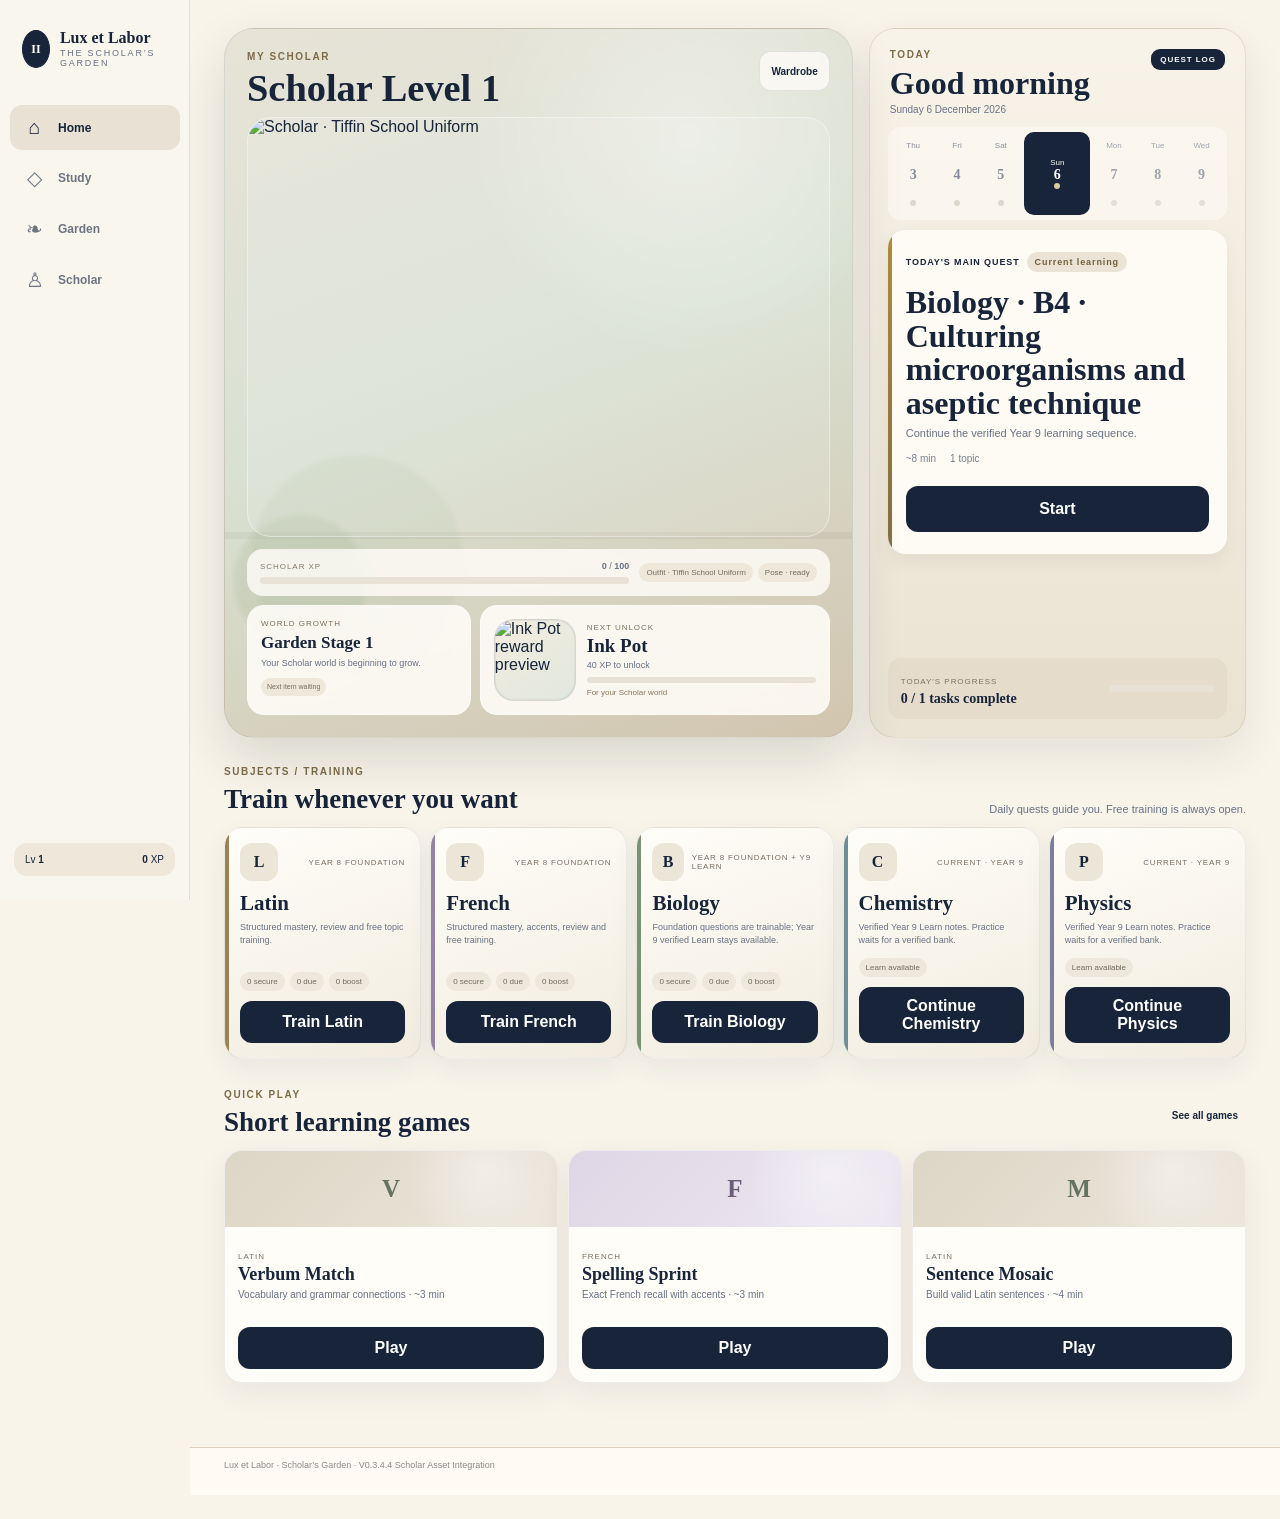
==== index.html @ 00ee2f9e "Add files via upload" ====
<!doctype html>
<html lang="en">
<head>
<meta charset="utf-8">
<meta name="viewport" content="width=device-width,initial-scale=1,viewport-fit=cover">
<meta name="theme-color" content="#f8f4ea">
<meta name="description" content="Lux et Labor — The Scholar's Garden">
<title>Lux et Labor — The Scholar’s Garden</title>
<link rel="manifest" href="./manifest.webmanifest">
<link rel="stylesheet" href="./styles.css?v=0.3.4.4">
<link rel="stylesheet" href="./scholar-assets.css?v=0.3.4.4">
<link rel="stylesheet" href="./latin-games.css?v=0.3.4.4">
<link rel="preload" as="image" href="./assets/scholar/home/scholar_idle.png">
</head>
<body>
<div class="app-shell">
<header class="brandbar">
 <button class="brand" type="button" data-brand-home aria-label="Home">
   <span class="brand-mark">II</span>
   <span><strong>Lux et Labor</strong><small>The Scholar’s Garden</small></span>
 </button>
 <div class="scholar-chip"><span>Lv <b data-growth="level">1</b></span><span><b data-growth="xp">0</b> XP</span></div>
</header>

<nav class="global-nav" aria-label="Primary">
 <button data-global-route="home"><span aria-hidden="true">⌂</span><b>Home</b></button>
 <button data-global-route="study"><span aria-hidden="true">◇</span><b>Study</b></button>
 <button data-global-route="garden"><span aria-hidden="true">❧</span><b>Garden</b></button>
 <button data-global-route="scholar"><span aria-hidden="true">♙</span><b>Scholar</b></button>
</nav>

<main class="main-stage">
<section class="route-screen" data-route-screen="home" id="homeScreen">
 <section class="raising-hero">
   <aside class="scholar-base-scene" id="scholarScene" aria-label="Current Scholar">
     <div class="base-scene-backdrop" aria-hidden="true"></div>
     <div class="base-scene-head">
       <div><p class="eyebrow">MY SCHOLAR</p><h1>Scholar Level <span data-growth="level">1</span></h1></div>
       <button class="scene-link" data-global-route="scholar">Wardrobe</button>
     </div>

     <div class="base-character-stage" id="scholarArtSlot" data-art-slot="master-scholar">
       <img id="homeScholarImage" class="scholar-character-art home-scholar-art" src="./assets/scholar/home/scholar_idle.png" alt="Scholar" fetchpriority="high" decoding="async">
       <div class="home-avatar-layer" data-home-avatar-layer="back-hair"></div>
       <div class="home-avatar-layer home-avatar-body" data-home-avatar-layer="base-character"><span class="scene-sigil">S</span></div>
       <div class="home-avatar-layer" data-home-avatar-layer="outfit"></div>
       <div class="home-avatar-layer" data-home-avatar-layer="front-hair"></div>
       <div class="home-avatar-layer" data-home-avatar-layer="accessory"></div>
       <div class="home-avatar-layer" data-home-avatar-layer="hand-item"></div>
       <div class="character-art-label">Stable layered character slot</div>
     </div>

     <div class="base-scene-hud">
       <div class="scene-xp">
         <div><small>SCHOLAR XP</small><span><b data-growth="xp">0</b> / <b data-growth="next">100</b></span></div>
         <div class="progress-track"><i data-growth-bar></i></div>
       </div>
       <div class="scene-loadout" id="sceneLoadout">
         <span>Hair · Starter</span><span>Outfit · Starter</span><span>Accessory · None</span>
       </div>
     </div>

     <div class="scene-world-row">
       <div class="scene-growth-card">
         <small>WORLD GROWTH</small>
         <strong id="homeGrowthStage">Garden Stage 1</strong>
         <span id="homeGrowthHint">Your Scholar world is beginning to grow.</span>
         <div class="scene-unlocks" id="sceneUnlockedDecor"></div>
       </div>
       <div class="scene-reward-card" id="nextRewardCard">
         <div class="reward-art-slot large" id="nextRewardArt" data-art-slot="next-reward" aria-label="Reward artwork placeholder"></div>
         <div class="reward-copy">
           <small>NEXT UNLOCK</small>
           <h3 id="nextRewardName">Ink Pot</h3>
           <p id="nextRewardCopy">40 XP to unlock</p>
           <div class="progress-track"><i id="nextRewardBar"></i></div>
           <span class="reward-destination">For your Scholar world</span>
         </div>
       </div>
     </div>
   </aside>

   <section class="quest-log-panel">
     <header class="quest-log-head">
       <div><p class="eyebrow">TODAY</p><h2 id="homeGreeting">Good afternoon</h2><p id="homeDate"></p></div>
       <span class="quest-log-label">QUEST LOG</span>
     </header>

     <div class="week-strip quest-week" id="weekStrip" aria-label="Seven-day learning status"></div>

     <article class="main-quest quest-log-main" id="mainQuest"></article>
     <div class="secondary-task-grid quest-side-list" id="secondaryTasks"></div>

     <section class="home-progress quest-progress">
       <div><small>TODAY'S PROGRESS</small><strong id="todayProgressText">0 / 3 tasks complete</strong></div>
       <div class="progress-track"><i id="todayProgressBar"></i></div>
     </section>
   </section>
 </section>

 <section class="subject-training-section home-zone">
   <div class="section-title">
     <div><p class="eyebrow">SUBJECTS / TRAINING</p><h2>Train whenever you want</h2></div>
     <span>Daily quests guide you. Free training is always open.</span>
   </div>
   <div class="subject-training-grid" id="subjectTrainingGrid"></div>
 </section>

 <section class="quick-play-section home-zone">
   <div class="section-title">
     <div><p class="eyebrow">QUICK PLAY</p><h2>Short learning games</h2></div>
     <button class="text-button" id="seeAllGames">See all games</button>
   </div>
   <div class="quick-play-grid" id="quickPlayGrid"></div>
   <div class="all-games-drawer hidden" id="allGamesDrawer"></div>
 </section>
</section>

<section class="route-screen hidden" data-route-screen="study" id="studyScreen">
 <header class="page-title"><p class="eyebrow">STUDY WORLD</p><h1>Study</h1><p>Current learning first. Foundation review stays ready when you need it.</p></header>

 <section class="study-band">
   <div class="section-title"><div><p class="eyebrow">CURRENT</p><h2>Year 9</h2></div><span class="route-pill current">Current curriculum</span></div>
   <div class="study-grid" id="currentStudyGrid"></div>
 </section>

 <section class="study-band foundation-band">
   <div class="section-title"><div><p class="eyebrow">FOUNDATION REVIEW</p><h2>Year 8</h2></div><span class="route-pill foundation">Consolidation</span></div>
   <div class="study-grid" id="foundationStudyGrid"></div>
 </section>
</section>

<section class="route-screen hidden" data-route-screen="subject" id="subjectScreen">
 <button class="back-link" type="button" data-global-route="study">← Study</button>
 <header class="subject-hub-header">
   <div>
     <div class="subject-kicker"><span id="subjectIcon">L</span><span id="subjectTrack" class="route-pill foundation">Foundation Review</span></div>
     <h1 id="subjectTitle">Latin</h1>
     <p id="subjectSubtitle">Build fluency through short, focused sessions.</p>
   </div>
   <div class="subject-summary">
     <img id="subjectScholarPose" class="subject-scholar-pose hidden" alt="" loading="lazy" decoding="async">
     <span id="subjectMastery">Learning in progress</span>
     <span id="subjectDue">0 due</span>
     <button class="primary" id="subjectContinue">Continue today</button>
   </div>
 </header>

 <nav class="subject-tabs unified-tabs" aria-label="Subject sections">
   <button data-subject-tab="learn">Learn</button>
   <button data-subject-tab="practice">Practise</button>
   <button data-subject-tab="play">Play</button>
   <button data-subject-tab="progress">Progress</button>
 </nav>

 <div id="subjectContent">
   <section class="subject-pane" data-subject-pane="learn" id="genericLearnPane"></section>
   <section class="subject-pane hidden" data-subject-pane="practice" id="genericPracticePane"></section>
   <section class="subject-pane hidden" data-subject-pane="review" id="genericReviewPane"></section>
   <section class="subject-pane hidden" data-subject-pane="play" id="genericPlayPane"></section>
   <section class="subject-pane hidden" data-subject-pane="progress" id="genericProgressPane"></section>

   <div class="engine-host hidden" id="latinScreen">
     <section class="latin-view" id="latinHome">
<div class="subject-stats card"><div><b data-latin-stat="attempts">0</b><span>Practice</span></div><div><b data-latin-stat="due">0</b><span>Due reviews</span></div><div><b>Focus</b><span>Mixed learning</span></div></div>
<div class="quick-actions"><button class="primary" id="latinMixed">Balanced mixed 15</button><button class="secondary" id="latinQuick">Quick 8</button></div>
<div class="learning-grid" id="latinPracticeCards"></div>
</section>
<section class="latin-view hidden" id="latinQuiz"><div class="quiz-card card" id="latinQuizBox"></div></section>
<section class="latin-view hidden" id="latinVocab"><div class="page-head"><div><p class="eyebrow">VOCABULARY</p><h2>Vocabulary review</h2></div><span id="latinVocabCount"></span></div><input class="search" id="latinVocabSearch" placeholder="Search Latin or English…"/><div class="vocab-list" id="latinVocabList"></div></section>
<section class="latin-view hidden" id="latinNotes"><div class="page-head"><div><p class="eyebrow">TEACHER NOTES</p><h2>Browse by content, not summer date</h2></div></div><input class="search" id="latinNotesSearch" placeholder="Search notes…"/><div class="notes-list" id="latinNotesList"></div></section>
<section class="latin-view hidden" id="latinNoteDetail"><article class="note-detail card" id="latinNoteDetailBox"></article></section>
<section class="latin-view hidden" id="latinProgress"><div class="page-head"><div><p class="eyebrow">FORMAL LATIN PROGRESS</p><h2>Mastery stays academic</h2></div><p>Scholar XP is separate.</p></div><div class="progress-stats" id="latinProgressStats"></div><div class="topic-progress" id="latinMasteryList"></div></section>
<section class="latin-view hidden" id="gamesHub">
<div class="page-head"><div><p class="eyebrow">LATIN GAMES</p><h2>Learn by doing</h2></div><p>Game Points do not change formal Mastery.</p></div>
<div class="game-card-grid">
<button class="game-card" data-gamev2-start="forma"><img alt="" src="hero_04.webp"/><span><small>FORMS</small><strong>Forma Forge</strong><em>Repair forms, endings and patterns.</em><u data-game-summary="forma"></u></span></button>
<button class="game-card" data-gamev2-start="mosaic"><img alt="" src="hero_05.webp"/><span><small>SENTENCES</small><strong>Sentence Mosaic</strong><em>Build valid Latin sentences.</em><u data-game-summary="mosaic"></u></span></button>
<button class="game-card" data-gamev2-start="verbum"><img alt="" src="hero_06.webp"/><span><small>CONNECTIONS</small><strong>Verbum Match 2.0</strong><em>Meanings, forms and grammar links.</em><u data-game-summary="verbum"></u></span></button>
<button class="game-card" data-gamev2-start="manuscript"><img alt="" src="hero_07.webp"/><span><small>INVESTIGATE</small><strong>Manuscript Mystery</strong><em>Restore, inspect and interpret.</em><u data-game-summary="manuscript"></u></span></button>
</div>
</section>
<section class="latin-view hidden" id="gamePlay">
<div class="game-shell-v2">
<header class="game-top-v2"><div><button class="secondaryButton" data-gamev2-hub type="button">← Games</button><p class="eyebrow">LATIN GAME</p><h1 id="gameTitle">Game</h1><p id="gameSubtitle"></p></div>
<div class="game-hud-v2"><div><span id="gameLevel">Level 1 / 6</span><div class="game-level-dots" id="gameLevelDots"></div></div><div><small>Game Points</small><strong id="gamePoints">0</strong></div><div><small>Streak</small><strong id="gameStreak">0</strong></div><div><small>Focus Shields</small><strong id="gameShields">◆ ◆ ◆</strong></div><button id="gameSoundButton" type="button">♪ Soft sound</button></div></header>
<div class="game-progress-v2"><i id="gameProgressFill"></i></div><p class="game-mood-v2" id="gameMood">Choose a level.</p><div id="gameArea"></div>
</div>
</section>
   </div>
   <div class="engine-host hidden" id="frenchScreen">
     <small id="frenchLoadStatus" class="quiet-status">Preparing French learning tools…</small>
     <section class="french-view" id="frenchHome">
<div class="subject-stats card" id="frenchHomeStats"><div><b>Practice</b><span>Focused session</span></div><div><b>Review</b><span>Weak areas</span></div><div><b>—</b><span>Due review</span></div></div>
<div class="practice-setup card"><div><label>Topic<select id="frenchTopic"><option value="all">Loading…</option></select></label><label>Questions<select id="frenchCount"><option>8</option><option selected="">10</option><option>15</option><option>20</option></select></label></div><div><button class="primary" id="frenchStartPractice">Start practice</button><button class="secondary" id="frenchDue">Due review</button></div></div>
<div class="learning-grid" id="frenchTopicCards"></div>
</section>
<section class="french-view hidden" id="frenchQuiz"><div class="quiz-card card" id="frenchQuizBox"></div></section>
<section class="french-view hidden" id="frenchVocab"><div class="page-head"><div><p class="eyebrow">VOCABULAIRE</p><h2>Vocabulary review</h2></div><span id="frenchVocabCount"></span></div><div class="filter-line"><input class="search" id="frenchVocabSearch" placeholder="Search French or English…"/><select id="frenchVocabTopic"><option value="all">All topics</option></select></div><div class="vocab-list" id="frenchVocabList"></div></section>
<section class="french-view hidden" id="frenchWriting"><div class="page-head"><div><p class="eyebrow">ÉCRITURE</p><h2>Writing challenges</h2></div><p>Model answers are examples, not the only valid response.</p></div><div class="writing-grid"><aside id="frenchWritingTasks"></aside><article class="card" id="frenchWritingEditor"></article></div></section>
<section class="french-view hidden" id="frenchSpelling"><article class="spelling-hero card"><img alt="" src="hero_08.webp"/><div><p class="eyebrow">ATELIER D’ORTHOGRAPHE</p><h2>Spell what you really know</h2><p>Exact learned French spelling. Accents count. Wrong words return later, not immediately.</p><p>Due spelling words: <b id="frenchSpellDue">0</b></p><button class="primary" id="startFrenchSpelling">Start 8-word session</button></div></article><div class="quiz-card card" id="frenchSpellingBox"></div></section>
<section class="french-view hidden" id="frenchProgress"><div class="page-head"><div><p class="eyebrow">FRENCH PROGRESS</p><h2>Practice evidence</h2></div></div><div class="progress-stats" id="frenchProgressStats"></div><div class="topic-progress" id="frenchTopicProgress"></div></section>
   </div>
 </div>
</section>

<section class="route-screen hidden" data-route-screen="garden" id="gardenScreen">
 <article class="garden-world">
   <img id="gardenImage" src="garden_01.webp" alt="Scholar's Garden" fetchpriority="low">
   <div class="garden-overlay">
     <p class="eyebrow">YOUR GROWTH WORLD</p>
     <h1>Scholar’s Garden</h1>
     <div class="garden-meta">
       <span><small>Garden stage</small><strong id="gardenStageText">Stage 1</strong></span>
       <span><small>Scholar level</small><strong>Lv <span data-growth="level">1</span></strong></span>
     </div>
     <div class="garden-progress"><div><span>Next stage</span><b id="gardenNextLabel">400 XP</b></div><div class="progress-track"><i id="gardenStageBar"></i></div></div>
     <div class="garden-next"><small>NEXT VISUAL UNLOCK</small><strong id="gardenUnlockName">Ink Pot</strong></div>
     <button class="secondary light" id="gardenExplore">Explore growth</button>
   </div>
 </article>
 <section class="garden-explore hidden" id="gardenExplorePanel">
   <div class="section-title"><div><p class="eyebrow">RECENT GROWTH</p><h2>What your study has grown</h2></div></div>
   <div class="reward-grid" id="gardenRewards"></div>
 </section>
</section>

<section class="route-screen hidden" data-route-screen="scholar" id="scholarScreen">
 <header class="page-title"><p class="eyebrow">YOUR SCHOLAR</p><h1>Scholar</h1><p>Your style, collection and achievements in one place.</p></header>
 <nav class="scholar-tabs" aria-label="Scholar sections">
   <button data-scholar-tab="wardrobe">Wardrobe</button>
   <button data-scholar-tab="collection">Collection</button>
   <button data-scholar-tab="achievements">Achievements</button>
 </nav>

 <section class="scholar-pane" data-scholar-pane="wardrobe">
   <div class="scholar-layout">
     <article class="avatar-stage card-soft" aria-label="Avatar preview area">
       <div class="avatar-canvas" id="avatarCanvas" data-avatar-canvas="560x760">
         <img id="wardrobeScholarImage" class="scholar-character-art wardrobe-scholar-art" src="./assets/scholar/outfits/outfit_school_uniform.png" alt="Equipped Scholar outfit" loading="lazy" decoding="async">
         <div class="avatar-layer layer-backhair" data-avatar-layer="back-hair"></div>
         <div class="avatar-layer layer-body" data-avatar-layer="base-body"><span>Scholar</span></div>
         <div class="avatar-layer layer-outfit" data-avatar-layer="outfit"></div>
         <div class="avatar-layer layer-fronthair" data-avatar-layer="front-hair"></div>
         <div class="avatar-layer layer-expression" data-avatar-layer="expression"></div>
         <div class="avatar-layer layer-accessory" data-avatar-layer="accessory"></div>
         <div class="avatar-layer layer-hand" data-avatar-layer="hand-item"></div>
       </div>
       <p class="avatar-note">Full-render Scholar appearances. Locked styles unlock through study.</p>
     </article>
     <aside class="wardrobe-panel">
       <p class="eyebrow">WARDROBE</p><h2>Build your look</h2>
       <div id="wardrobeControls"></div>
     </aside>
   </div>
 </section>

 <section class="scholar-pane hidden" data-scholar-pane="collection">
   <div class="filter-row" id="collectionFilters">
     <button class="active" data-collection-filter="All">All</button>
     <button data-collection-filter="Scholar">Scholar</button>
     <button data-collection-filter="Latin">Latin</button>
     <button data-collection-filter="French">French</button>
     <button data-collection-filter="Prestige">Prestige</button>
   </div>
   <div class="collection-grid" id="collectionGrid"></div>
 </section>

 <section class="scholar-pane hidden" data-scholar-pane="achievements">
   <div class="medal-grid" id="medalGrid"></div>
 </section>
</section>
</main>
</div>

<div class="toast" id="toast" role="status" aria-live="polite"></div>

<script src="./latin-question-bank.js?v=0.3.4.4"></script>
<script src="./growth.js?v=0.3.4.4"></script>
<script src="./latin-module.js?v=0.3.4.4"></script>
<script src="./french-module.js?v=0.3.4.4"></script>
<script src="./latin-games.js?v=0.3.4.4"></script>
<script src="./science-notes.js?v=0.3.4.4"></script>
<script src="./biology-y8.js?v=0.3.4.4"></script>
<script src="./language-y8.js?v=0.3.4.4"></script>
<script src="./daily-plan.js?v=0.3.4.4"></script>
<script src="./scholar-assets.js?v=0.3.4.4"></script>
<script src="./subject-hub.js?v=0.3.4.4"></script>
<script src="./scholar.js?v=0.3.4.4"></script>
<script src="./app.js?v=0.3.4.4"></script>
<footer class="build-footer">Lux et Labor · Scholar’s Garden · V0.3.4.4 Scholar Asset Integration</footer>
</body>
</html>
---- styles.css ----
:root{--navy:#0f315f;--blue:#244c77;--paper:#fbf7ef;--white:#fffdf9;--cream:#f3eadc;--line:#dfd2bf;--gold:#b28a43;--sage:#7c9278;--rose:#b88993;--lav:#9787a6;--muted:#65758a;--serif:Georgia,"Times New Roman",serif;--sans:Inter,-apple-system,BlinkMacSystemFont,"Segoe UI",sans-serif;--shadow:0 14px 34px rgba(49,39,27,.07)}
*{box-sizing:border-box}html,body{margin:0;max-width:100%;overflow-x:hidden;background:var(--paper);color:var(--navy);font-family:var(--sans)}button,input,select,textarea{font:inherit;color:inherit}button{touch-action:manipulation}img{display:block;max-width:100%}.hidden{display:none!important}.card{background:rgba(255,253,249,.97);border:1px solid var(--line);border-radius:22px;box-shadow:var(--shadow)}
.topbar{min-height:72px;position:sticky;top:0;z-index:100;display:grid;grid-template-columns:auto 1fr auto;align-items:center;gap:18px;padding:8px max(16px,env(safe-area-inset-left));background:rgba(255,253,249,.94);backdrop-filter:blur(14px);border-bottom:1px solid #e5ddcf}.brand{display:flex;gap:10px;align-items:center;border:0;background:none;text-align:left;cursor:pointer}.brand-mark{width:42px;height:42px;display:grid;place-items:center;border:1px solid var(--navy);border-radius:10px;font:700 17px var(--serif)}.brand strong{display:block;font:700 24px/1 var(--serif)}.brand small{display:block;font-size:9px;letter-spacing:.2em;text-transform:uppercase;margin-top:4px}.topbar nav{display:flex;justify-content:center;gap:4px}.topbar nav button,.subject-tabs button{min-height:44px;border:0;background:none;border-radius:12px;padding:10px 13px;cursor:pointer;font:600 15px var(--serif)}.topbar nav button.active,.subject-tabs button.active{background:#efe6d8}.profile-btn{width:42px;height:42px;border:1px solid var(--line);border-radius:50%;background:#fff;cursor:pointer}
main{max-width:1680px;margin:auto;padding:16px 16px 48px}.eyebrow{margin:0 0 8px;font-size:10px;letter-spacing:.2em;font-weight:800;color:#8b5a87}h1,h2,h3{font-family:var(--serif)}.primary,.secondary,.secondaryButton,.primaryButton{min-height:46px;padding:10px 17px;border-radius:14px;cursor:pointer}.primary,.primaryButton{background:var(--navy);color:#fff;border:1px solid var(--navy)}.secondary,.secondaryButton{background:#fff;border:1px solid #c8b489;color:var(--navy)}
.hero,.subject-hero{position:relative;overflow:hidden;border:1px solid var(--line);border-radius:28px}.hero{min-height:360px}.hero>img,.subject-hero>img{position:absolute;inset:0;width:100%;height:100%;object-fit:cover}.hero:after,.subject-hero:after{content:"";position:absolute;inset:0;background:linear-gradient(90deg,rgba(251,247,239,.98),rgba(251,247,239,.86) 36%,rgba(251,247,239,.12) 73%)}.hero-copy,.subject-hero>div{position:relative;z-index:2;max-width:680px;padding:46px}.hero h1{font-size:clamp(44px,5vw,74px);line-height:.95;margin:0 0 17px}.hero p:not(.eyebrow){font-size:18px;line-height:1.55;color:var(--muted)}.subject-hero{min-height:260px}.subject-hero h1{font-size:56px;margin:0 0 8px}.subject-hero p{color:var(--muted);font-size:17px}.subject-hero small{display:block;margin-top:10px;color:#887a69}
.growth-strip{margin-top:12px;padding:20px 26px;display:grid;grid-template-columns:auto 1fr auto;gap:28px;align-items:center}.growth-strip h2{margin:0;font-size:29px}.xp-wrap>div:first-child{display:flex;justify-content:space-between;gap:15px;font-size:12px}.bar,.quiz-progress{height:9px;background:#e8dfd2;border-radius:99px;overflow:hidden}.bar i,.quiz-progress i{display:block;height:100%;background:linear-gradient(90deg,var(--sage),var(--gold));border-radius:inherit}.xp-wrap .bar{margin-top:9px}.mini-stats{display:flex;gap:8px}.mini-stats span{padding:7px 11px;border-left:1px solid var(--line);text-align:center;font-size:10px}.mini-stats b{display:block;font:700 23px var(--serif)}
.home-grid{display:grid;grid-template-columns:1.7fr .75fr;gap:12px;margin-top:12px}.garden-feature{min-height:390px;position:relative;overflow:hidden}.garden-feature>img{position:absolute;inset:0;width:100%;height:100%;object-fit:cover}.garden-feature:after{content:"";position:absolute;inset:0;background:linear-gradient(90deg,rgba(255,253,249,.97),rgba(255,253,249,.84) 43%,rgba(255,253,249,.04) 76%)}.garden-feature>div{position:relative;z-index:1;max-width:480px;padding:34px}.garden-feature h2{font-size:42px;margin:0 0 10px}.garden-feature p:not(.eyebrow){line-height:1.55;color:var(--muted)}.today{padding:26px}.today h2{font-size:30px;margin:0 0 12px}.plan-row{width:100%;display:grid;grid-template-columns:10px 1fr auto;gap:11px;align-items:center;text-align:left;border:1px solid #e7ddce;background:#fffdfa;border-radius:14px;padding:13px;margin:8px 0}.plan-row i{width:9px;height:9px;background:var(--gold);border-radius:50%}.plan-row span b,.plan-row span small{display:block}.plan-row small{color:var(--muted);margin-top:3px}.plan-row strong{font-size:11px}.locked-row{opacity:.6}
.subjects-section{margin-top:27px}.section-head,.page-head{display:flex;justify-content:space-between;align-items:end;gap:20px;margin:0 4px 13px}.section-head h2,.page-head h1,.page-head h2{margin:0;font-size:40px}.section-head>p,.page-head>p{max-width:500px;color:var(--muted)}.subject-grid{display:grid;grid-template-columns:repeat(4,minmax(0,1fr));gap:11px}.subject-card{min-height:145px;display:grid;grid-template-columns:auto 1fr auto;gap:12px;align-items:center;text-align:left;border:1px solid var(--line);background:#fff;border-radius:20px;padding:18px;cursor:pointer}.subject-card:hover{transform:translateY(-1px);box-shadow:var(--shadow)}.subject-letter{width:52px;height:52px;display:grid;place-items:center;border-radius:15px;background:#eee3ce;font:700 24px var(--serif)}.french .subject-letter{background:#eee6f1}.subject-card span:nth-child(2){min-width:0}.subject-card small{display:block;font-size:9px;letter-spacing:.14em}.subject-card strong{display:block;font:700 26px var(--serif);margin:5px 0}.subject-card em{display:block;font-style:normal;font-size:11px;color:var(--muted)}.subject-card.locked{opacity:.65;cursor:not-allowed}
.subject-tabs{display:flex;gap:5px;margin:12px 0;overflow-x:auto;padding-bottom:2px}.subject-tabs button{white-space:nowrap;background:#fff;border:1px solid var(--line)}.subject-stats,.progress-stats{display:grid;grid-template-columns:repeat(3,1fr);padding:12px;margin-bottom:12px}.subject-stats>div,.progress-stats>div{padding:16px 18px;border-right:1px solid var(--line)}.subject-stats>div:last-child,.progress-stats>div:last-child{border-right:0}.subject-stats b,.progress-stats b{display:block;font:700 28px var(--serif)}.subject-stats span,.progress-stats span{font-size:11px;color:var(--muted)}.quick-actions{display:flex;gap:8px;margin:12px 0}.learning-grid{display:grid;grid-template-columns:repeat(5,minmax(0,1fr));gap:11px}.learning-card{min-height:170px;text-align:left;border:1px solid var(--line);border-radius:19px;background:#fff;padding:18px;cursor:pointer}.learning-card>span{width:34px;height:34px;display:grid;place-items:center;background:#eee4d2;border-radius:50%;font-weight:700;font-size:11px}.learning-card h3{font-size:22px;margin:16px 0 7px}.learning-card p,.learning-card small{color:var(--muted)}.learning-card small{display:block;margin-top:10px}.due-card{background:#f8f1e6}
.quiz-card{max-width:980px;margin:18px auto;padding:28px}.quiz-top{display:flex;justify-content:space-between;gap:15px;font-size:12px;color:var(--muted)}.quiz-progress{margin:10px 0 28px}.quiz-card h2{font-size:34px;line-height:1.25}.context-box,.model-answer,.teacher-note,.memory,.review-note{padding:14px 16px;border-radius:14px;background:#f5eddf;margin:12px 0}.answer-input,.search,select,textarea{width:100%;min-height:48px;border:1px solid #cdbfae;border-radius:13px;background:#fff;padding:12px 14px}.spelling-input{font-size:24px;font-family:var(--serif)}.options{display:grid;grid-template-columns:repeat(2,1fr);gap:9px}.option{min-height:54px;border:1px solid var(--line);border-radius:14px;background:#fff;padding:12px;cursor:pointer}.option.selected{outline:2px solid var(--gold);background:#faf2df}.quiz-actions{display:flex;gap:8px;flex-wrap:wrap;margin-top:16px}.feedback{margin-top:18px;padding:18px;border-radius:17px;border:1px solid var(--line)}.feedback.good{background:#f1f5eb}.feedback.bad{background:#faf0eb}.feedback.manual{background:#f5f1f8}.feedback h3{font-size:25px;margin:0 0 10px}.teacher-note ol{margin-bottom:0}.review-note{border-left:4px solid var(--gold)}.result-card{text-align:center;padding:22px}.big-score{font:700 70px var(--serif)}
.vocab-list{display:grid;grid-template-columns:repeat(3,minmax(0,1fr));gap:8px;margin-top:12px}.vocab-row{display:grid;grid-template-columns:1fr 1fr;gap:8px;text-align:left;border:1px solid var(--line);border-radius:13px;background:#fff;padding:12px}.vocab-row small{grid-column:1/-1;color:#8a7d70}.speak-row{cursor:pointer}.filter-line{display:grid;grid-template-columns:1fr 320px;gap:10px}.notes-list{display:grid;grid-template-columns:repeat(2,1fr);gap:10px;margin-top:12px}.note-card{display:grid;grid-template-columns:42px 1fr;gap:12px;text-align:left;border:1px solid var(--line);border-radius:16px;background:#fff;padding:15px}.note-card span{width:36px;height:36px;border-radius:50%;display:grid;place-items:center;background:#eee4d2}.note-card h3{margin:0 0 5px}.note-card p{margin:0;color:var(--muted)}.note-detail{padding:26px;max-width:1000px;margin:auto}.note-section{padding:14px 0;border-top:1px solid var(--line)}
.topic-progress{display:grid;gap:10px}.topic-bar>div:first-child{display:flex;justify-content:space-between}.topic-bar .bar{margin-top:6px}
.game-card-grid{display:grid;grid-template-columns:repeat(4,minmax(0,1fr));gap:11px}.game-card{position:relative;overflow:hidden;min-height:300px;border:1px solid var(--line);border-radius:20px;background:#fff;text-align:left;padding:0;cursor:pointer}.game-card img{width:100%;height:155px;object-fit:cover}.game-card>span{display:block;padding:16px}.game-card small{font-size:9px;letter-spacing:.13em}.game-card strong{display:block;font:700 23px var(--serif);margin:5px 0}.game-card em,.game-card u{display:block;font-style:normal;text-decoration:none;font-size:11px;color:var(--muted)}.game-card u{margin-top:10px}.game-shell-v2{padding-top:6px}.game-top-v2{display:grid;grid-template-columns:1fr auto;gap:16px;align-items:center}.game-top-v2 h1{font-size:46px;margin:4px 0}.game-hud-v2{display:flex;gap:0;align-items:stretch;border:1px solid var(--line);border-radius:17px;overflow:hidden;background:#fff}.game-hud-v2>div,.game-hud-v2>button{padding:11px 14px;border:0;border-right:1px solid var(--line);background:#fff}.game-hud-v2>div strong{display:block;font-family:var(--serif);font-size:20px}.game-level-dots{display:flex;gap:4px;margin-top:5px}.game-level-dots i{width:10px;height:10px;border-radius:50%;background:#ddd}.game-level-dots i.current,.game-level-dots i.done{background:var(--gold)}.game-progress-v2{height:8px;background:#e7ded1;border-radius:99px;overflow:hidden;margin-top:10px}.game-progress-v2 i{display:block;height:100%;background:var(--gold)}.game-mood-v2{font-size:12px;color:var(--muted)}
.practice-setup{padding:18px;display:flex;justify-content:space-between;gap:15px;align-items:end;margin-bottom:12px}.practice-setup>div:first-child{display:flex;gap:10px;flex:1}.practice-setup label{display:block;flex:1;font-size:11px;color:var(--muted)}.practice-setup select{margin-top:5px}.writing-grid{display:grid;grid-template-columns:320px 1fr;gap:12px}.writing-grid aside{display:grid;gap:7px;align-content:start}.writing-task{border:1px solid var(--line);background:#fff;border-radius:13px;text-align:left;padding:12px}.writing-task.active{outline:2px solid var(--gold)}.writing-task small{display:block;color:var(--muted);margin-top:3px}.writing-grid article{padding:24px}.writing-grid textarea{min-height:260px;resize:vertical}.req{padding:10px 12px;border:1px solid var(--line);border-radius:10px;margin:6px 0}.req.met{background:#eef5ea}.spelling-hero{display:grid;grid-template-columns:360px 1fr;overflow:hidden;margin-bottom:12px}.spelling-hero img{width:100%;height:100%;object-fit:cover}.spelling-hero>div{padding:28px}.spelling-hero h2{font-size:36px;margin:0 0 10px}
.garden-stage{position:relative;overflow:hidden}.garden-stage>img{width:100%;height:600px;object-fit:cover}.garden-stage>div{position:absolute;left:24px;bottom:24px;max-width:430px;background:rgba(255,253,249,.92);backdrop-filter:blur(8px);padding:19px;border:1px solid var(--line);border-radius:17px}.garden-stage h2{font-size:32px;margin:4px 0}.garden-stage p{color:var(--muted)}.garden-slots{display:grid;grid-template-columns:repeat(4,1fr);gap:10px;margin-top:11px}.garden-slots article{padding:18px;border:1px solid var(--line);border-radius:16px;background:#fff}.garden-slots b,.garden-slots span{display:block}.garden-slots b{font-family:var(--serif);font-size:22px}.garden-slots span{font-size:11px;color:var(--muted)}
.filter-row{display:flex;gap:7px;flex-wrap:wrap;margin-bottom:12px}.filter-row button{min-height:42px;border:1px solid var(--line);background:#fff;border-radius:99px;padding:9px 15px}.filter-row button.active{background:var(--navy);color:#fff}.collection-grid{display:grid;grid-template-columns:repeat(5,minmax(0,1fr));gap:10px}.collect-card{padding:16px;border:1px solid var(--line);border-radius:17px;background:#fff}.collect-art{width:74px;height:74px;display:grid;place-items:center;border-radius:20px;background:#e8e1d6;color:#a99a84;font-size:25px}.collect-card.earned .collect-art{background:#edf3e8;color:var(--sage)}.collect-card small{display:block;margin-top:13px;color:#8d7857}.collect-card h3{margin:5px 0}.collect-card p{font-size:11px;color:var(--muted)}.subheading{margin-top:30px}.medal-grid{display:grid;grid-template-columns:repeat(5,1fr);gap:10px}.medal-card{padding:17px;text-align:center;border:1px solid var(--line);border-radius:17px;background:#fff;opacity:.6}.medal-card.earned{opacity:1;background:#faf4e5}.medal-card>div{font-size:38px;color:var(--gold)}.medal-card b,.medal-card small{display:block}.medal-card small{color:var(--muted);margin-top:4px}
.profile-grid{display:grid;grid-template-columns:1.6fr .7fr;gap:12px}.room{position:relative;overflow:hidden}.room>img{width:100%;height:650px;object-fit:cover}.avatar-placeholder{position:absolute;right:12%;bottom:8%;width:175px;height:260px;display:flex;flex-direction:column;align-items:center;justify-content:center;border:2px dashed rgba(15,49,95,.25);border-radius:46% 46% 22px 22px;background:rgba(255,255,255,.6)}.avatar-placeholder span{font:700 22px var(--serif)}.wardrobe{padding:24px}.wardrobe h2{font-size:30px}.wardrobe-slots{display:grid;grid-template-columns:repeat(5,1fr);gap:7px}.wardrobe-slots i{height:62px;border:1px solid var(--line);border-radius:14px;background:#e9e2d8}.wardrobe-slots i.open{background:#f1eddf;border-color:#b99c61}.wardrobe p{font-size:12px;line-height:1.5;color:var(--muted)}
#toast{position:fixed;z-index:200;left:50%;bottom:max(22px,env(safe-area-inset-bottom));transform:translate(-50%,30px);opacity:0;pointer-events:none;background:var(--navy);color:#fff;padding:12px 18px;border-radius:13px;transition:.2s;max-width:min(540px,calc(100vw - 30px))}#toast.show{opacity:1;transform:translate(-50%,0)}footer{display:flex;justify-content:space-between;gap:15px;padding:17px max(18px,env(safe-area-inset-left)) max(18px,env(safe-area-inset-bottom));border-top:1px solid var(--line);background:#fffaf2;color:var(--muted);font-size:11px}
@media(max-width:1200px){.subject-grid{grid-template-columns:repeat(2,1fr)}.learning-grid{grid-template-columns:repeat(3,1fr)}.game-card-grid{grid-template-columns:repeat(2,1fr)}.collection-grid{grid-template-columns:repeat(4,1fr)}.growth-strip{grid-template-columns:1fr}.mini-stats{justify-content:flex-start}.game-top-v2{grid-template-columns:1fr}.game-hud-v2{overflow-x:auto}.vocab-list{grid-template-columns:repeat(2,1fr)}}
@media(max-width:850px){.topbar{grid-template-columns:1fr auto;height:auto}.topbar nav{grid-column:1/-1;grid-row:2;justify-content:flex-start;overflow-x:auto}.home-grid,.profile-grid,.writing-grid{grid-template-columns:1fr}.subject-stats,.progress-stats{grid-template-columns:1fr}.subject-stats>div,.progress-stats>div{border-right:0;border-bottom:1px solid var(--line)}.learning-grid{grid-template-columns:repeat(2,1fr)}.collection-grid{grid-template-columns:repeat(3,1fr)}.medal-grid{grid-template-columns:repeat(3,1fr)}.garden-slots{grid-template-columns:repeat(2,1fr)}.filter-line{grid-template-columns:1fr}.spelling-hero{grid-template-columns:1fr}.spelling-hero img{height:250px}.options{grid-template-columns:1fr}.page-head,.section-head{align-items:flex-start;flex-direction:column}.practice-setup{align-items:stretch;flex-direction:column}.practice-setup>div:first-child{flex-direction:column}.notes-list{grid-template-columns:1fr}}
@media(max-width:560px){main{padding:9px 9px 40px}.brand strong{font-size:20px}.brand small{display:none}.topbar nav button{padding:9px 10px;font-size:13px}.hero-copy,.subject-hero>div{padding:28px 21px}.hero h1{font-size:41px}.subject-hero h1{font-size:42px}.subject-grid,.learning-grid,.game-card-grid,.collection-grid,.vocab-list{grid-template-columns:1fr}.medal-grid{grid-template-columns:repeat(2,1fr)}.garden-stage>img{height:460px}.room>img{height:500px}.quick-actions{flex-direction:column}.secondary{margin-left:0}.game-hud-v2>div,.game-hud-v2>button{min-width:110px}}


/* =========================================================
   V0.3 UX RESET — premium academy + cosy cultivation
   ========================================================= */
:root{
 --ivory:#f8f4ea;--surface:#fffdf8;--surface2:#f1ecdf;--navy:#17243a;
 --muted:#687184;--gold:#b28a3b;--gold2:#dbc99f;--sage:#7e9876;--sage2:#dfe8d8;
 --line2:rgba(23,36,58,.10);--shadow:0 10px 32px rgba(36,43,54,.07);
 --sans:Inter,ui-sans-serif,-apple-system,BlinkMacSystemFont,"Segoe UI",sans-serif;
 --serif:Georgia,"Times New Roman",serif;
}
*{box-sizing:border-box}
html{background:var(--ivory);color:var(--navy);scroll-behavior:smooth}
body{margin:0;background:var(--ivory);font-family:var(--sans);min-height:100vh;padding-bottom:24px}
button,input,select,textarea{font:inherit}
button{min-height:44px}
button:focus-visible,a:focus-visible,input:focus-visible,select:focus-visible,textarea:focus-visible{outline:3px solid rgba(178,138,59,.48);outline-offset:2px}
.hidden{display:none!important}
.eyebrow{margin:0 0 7px;font-size:10px;font-weight:800;letter-spacing:.16em;color:#7d6b48}
h1,h2,h3{color:var(--navy)}
.card-soft{background:rgba(255,253,248,.92);box-shadow:var(--shadow);border-radius:20px}
.primary{background:var(--navy)!important;color:#fff!important;border:0!important;border-radius:12px!important;padding:10px 16px!important;font-weight:750;cursor:pointer}
.secondary{background:#fffdf8!important;color:var(--navy)!important;border:1px solid var(--line2)!important;border-radius:12px!important;padding:10px 16px!important;font-weight:700;cursor:pointer}
.secondary.light{background:rgba(255,255,255,.88)!important}
button:disabled{opacity:.45;cursor:not-allowed}

.app-shell{min-height:100vh}
.brandbar{position:fixed;left:0;top:0;bottom:0;width:190px;padding:22px 14px;z-index:50;background:rgba(249,246,238,.96);border-right:1px solid var(--line2);backdrop-filter:blur(18px)}
.brandbar .brand{display:flex;gap:10px;align-items:center;width:100%;padding:8px;border:0;background:transparent;text-align:left;color:var(--navy);cursor:pointer}
.brand-mark{width:38px;height:38px;border-radius:50%;display:grid;place-items:center;background:var(--navy);color:#fff;font-family:var(--serif);font-size:12px}
.brand strong,.brand small{display:block}.brand strong{font-family:var(--serif);font-size:16px}.brand small{font-size:9px;color:var(--muted);margin-top:2px}
.scholar-chip{position:absolute;left:14px;right:14px;bottom:24px;display:flex;justify-content:space-between;gap:4px;padding:11px;border-radius:13px;background:#efe8da;font-size:10px}

.global-nav{position:fixed;z-index:60;left:10px;top:105px;width:170px;display:grid;gap:5px}
.global-nav button{border:0;background:transparent;color:#6e7580;border-radius:12px;padding:11px 13px;display:flex;align-items:center;gap:12px;text-align:left;cursor:pointer}
.global-nav button>span{font-size:20px;width:23px;text-align:center}.global-nav button>b{font-size:12px}
.global-nav button.active{background:#e9e2d4;color:var(--navy)}

.main-stage{margin-left:190px;max-width:1450px;padding:28px 34px 64px}
.route-screen{max-width:1180px;margin:0 auto}
.home-greeting{display:flex;justify-content:space-between;align-items:end;gap:20px;padding:4px 2px 14px}
.home-greeting h1,.page-title h1{font:600 clamp(34px,4vw,52px)/1 var(--serif);margin:0}
.home-greeting p:last-child,.page-title>p:last-child{margin:7px 0 0;color:var(--muted);font-size:13px}
.home-level{display:flex;align-items:center;gap:10px;padding:8px 12px;border-radius:13px;background:#efe8d8}.home-level small{font-size:9px;text-transform:uppercase;letter-spacing:.1em}.home-level strong{font:700 24px var(--serif)}

.week-strip{display:grid;grid-template-columns:repeat(7,1fr);gap:7px;margin:8px 0 22px;padding:9px;background:rgba(255,253,248,.7);border-radius:18px}
.week-day{min-height:64px;display:grid;place-items:center;border-radius:13px;color:var(--muted);font-size:10px}
.week-day strong{font:700 18px var(--serif);display:block}.week-day i{width:7px;height:7px;border-radius:50%;background:#d6d0c4}
.week-day.complete i{background:var(--sage)}.week-day.today{background:var(--navy);color:#fff}.week-day.today i{background:var(--gold2)}

.section-title{display:flex;justify-content:space-between;align-items:end;gap:16px;margin-bottom:12px}
.section-title h2{font:600 27px var(--serif);margin:0}.section-title>span{font-size:11px;color:var(--muted)}
.today-list{display:grid;grid-template-columns:repeat(3,minmax(0,1fr));gap:10px}
.today-task{min-height:185px;padding:18px;background:var(--surface);border-radius:20px;box-shadow:var(--shadow);display:flex;flex-direction:column}
.task-top{display:flex;justify-content:space-between;gap:8px;align-items:center}.task-subject{font-size:10px;font-weight:850;letter-spacing:.12em}.task-reason{font-size:9px;padding:6px 8px;border-radius:99px;background:#efe9dc;color:#735f3e}
.today-task h3{font:650 23px/1.08 var(--serif);margin:18px 0 8px}.today-task p{font-size:11px;line-height:1.45;color:var(--muted);margin:0 0 14px}
.task-meta{display:flex;justify-content:space-between;gap:8px;font-size:10px;color:#7b8390;margin-top:auto;margin-bottom:10px}
.today-task button{width:100%}.today-task.is-due{box-shadow:0 10px 34px rgba(178,138,59,.14)}
.daily-minimum{margin:13px 1px 14px;padding:11px 14px;border-left:3px solid var(--gold);background:#f2ead9;border-radius:0 12px 12px 0;font-size:12px}
.home-progress{padding:15px 17px;display:grid;grid-template-columns:190px 1fr;gap:18px;align-items:center}.home-progress small,.reward-preview small{font-size:9px;letter-spacing:.12em;color:#7c7467}.home-progress strong{display:block;font-family:var(--serif);font-size:17px;margin-top:3px}
.progress-track{height:8px;background:#e8e1d5;border-radius:99px;overflow:hidden}.progress-track i{height:100%;display:block;width:0;background:linear-gradient(90deg,var(--sage),var(--gold));transition:width .25s ease}
.reward-preview{margin-top:10px;padding:15px 17px;display:grid;grid-template-columns:42px 1fr 220px;gap:14px;align-items:center}.reward-symbol{width:42px;height:42px;border-radius:50%;display:grid;place-items:center;background:#f1e7ca;color:#87691f;font-size:19px}.reward-preview h3{margin:2px 0 2px;font:650 19px var(--serif)}.reward-preview p{margin:0;color:var(--muted);font-size:10px}.reward-xp{text-align:right;font-size:11px}.reward-xp .progress-track{margin-top:7px}
.continue-section{margin-top:28px}.continue-grid{display:grid;grid-template-columns:repeat(3,minmax(0,1fr));gap:10px}.continue-card{border:0;background:var(--surface);border-radius:17px;padding:15px;text-align:left;cursor:pointer;box-shadow:var(--shadow);color:var(--navy)}.continue-card span{font-size:9px;font-weight:800;letter-spacing:.12em}.continue-card b{font:650 19px var(--serif);display:block;margin:7px 0 4px}.continue-card small{color:var(--muted)}

.page-title{margin:4px 0 28px}.page-title p:last-child{max-width:620px}.study-band{margin-bottom:34px}.foundation-band{padding-top:20px;border-top:1px solid var(--line2)}
.route-pill{display:inline-flex;align-items:center;min-height:28px;border-radius:99px;padding:5px 9px;font-size:9px;font-weight:800;letter-spacing:.08em;text-transform:uppercase}
.route-pill.current{background:#e4ecdd;color:#4e6d49}.route-pill.foundation{background:#ebe7f1;color:#625777}
.study-grid{display:grid;grid-template-columns:repeat(3,minmax(0,1fr));gap:10px}.study-card{position:relative;min-height:180px;padding:18px;border-radius:20px;background:var(--surface);box-shadow:var(--shadow);display:flex;flex-direction:column}
.subject-orb{width:44px;height:44px;display:grid;place-items:center;border-radius:14px;background:#e8e4db;font:700 19px var(--serif)}.study-card h3{font:650 23px var(--serif);margin:12px 0 5px}.study-card p{color:var(--muted);font-size:11px;line-height:1.45;margin:0 0 12px}.study-status{display:flex;gap:6px;flex-wrap:wrap;margin:auto 0 12px}.study-status span{font-size:9px;background:#f1ece2;border-radius:99px;padding:6px 8px}.study-card .card-action{display:flex;justify-content:space-between;align-items:center;gap:10px}.study-card .card-action small{color:var(--muted);font-size:9px}.unavailable-note{margin-top:auto;padding:9px 10px;background:#f2efe8;border-radius:10px;color:var(--muted);font-size:10px}

.back-link{border:0;background:transparent;color:var(--muted);padding:5px 0;margin-bottom:15px;cursor:pointer}
.subject-hub-header{display:grid;grid-template-columns:1fr auto;gap:20px;align-items:end;padding:22px 24px;background:var(--surface);border-radius:22px;box-shadow:var(--shadow)}
.subject-kicker{display:flex;gap:8px;align-items:center}.subject-kicker>span:first-child{width:38px;height:38px;display:grid;place-items:center;background:#e8e4db;border-radius:12px;font:700 17px var(--serif)}
.subject-hub-header h1{font:650 clamp(36px,4vw,54px)/1 var(--serif);margin:13px 0 6px}.subject-hub-header p{margin:0;color:var(--muted);font-size:12px}.subject-summary{display:grid;grid-template-columns:auto auto;gap:7px;align-items:center}.subject-summary>span{font-size:9px;padding:7px 9px;border-radius:99px;background:#f0ebe1}.subject-summary .primary{grid-column:1/-1}
.unified-tabs,.scholar-tabs{display:flex;gap:4px;overflow-x:auto;margin:13px 0 18px;padding:5px;background:#eee8dc;border-radius:14px;scrollbar-width:none}.unified-tabs button,.scholar-tabs button{border:0;background:transparent;color:#6f7681;border-radius:10px;padding:9px 15px;white-space:nowrap;cursor:pointer;font-size:11px;font-weight:700}.unified-tabs button.active,.scholar-tabs button.active{background:#fff;color:var(--navy);box-shadow:0 2px 7px rgba(0,0,0,.05)}
.subject-pane{min-height:300px}.unavailable-pane{padding:34px;background:#f0ece3;border-radius:18px}.unavailable-pane h2{font:600 26px var(--serif);margin:0 0 7px}.unavailable-pane p{color:var(--muted);max-width:600px}
.practice-options{display:grid;grid-template-columns:repeat(3,1fr);gap:10px}.practice-choice{border:0;background:var(--surface);box-shadow:var(--shadow);border-radius:17px;padding:18px;text-align:left;cursor:pointer}.practice-choice b{display:block;font:650 19px var(--serif);margin-bottom:5px}.practice-choice small{color:var(--muted)}
.note-topic-list{display:grid;grid-template-columns:repeat(2,minmax(0,1fr));gap:10px}.note-topic{background:var(--surface);border-radius:18px;padding:18px;box-shadow:var(--shadow)}.note-topic h3{font:650 21px var(--serif);margin:0 0 7px}.note-topic p{font-size:11px;color:var(--muted);line-height:1.55}.note-topic button{margin-top:8px}.note-detail{background:var(--surface);border-radius:20px;padding:24px;box-shadow:var(--shadow)}.note-detail h2{font:650 30px var(--serif);margin:4px 0 14px}.note-detail h3{font:650 18px var(--serif);margin:22px 0 8px}.note-detail ul{padding-left:20px;line-height:1.6;color:#3f4b5d}.extension-box{margin-top:18px;padding:13px 15px;border-left:3px solid #9272a0;background:#f1ebf3;border-radius:0 12px 12px 0;font-size:11px}

.engine-host{min-height:300px}.engine-host .subject-stats{display:none!important}.engine-host .learning-card p{font-size:10px}.quiet-status{display:block;margin-bottom:10px;color:var(--muted);font-size:10px}
#latinScreen .page-head,#frenchScreen .page-head{margin-top:0}

.garden-world{position:relative;min-height:min(690px,75vh);border-radius:26px;overflow:hidden;background:#dfe4d5;box-shadow:var(--shadow)}.garden-world>img{position:absolute;inset:0;width:100%;height:100%;object-fit:cover}.garden-world:after{content:"";position:absolute;inset:0;background:linear-gradient(90deg,rgba(20,30,43,.72),rgba(20,30,43,.26) 55%,rgba(20,30,43,0))}
.garden-overlay{position:relative;z-index:2;max-width:450px;padding:46px 40px;color:#fff}.garden-overlay .eyebrow{color:#e7d9b0}.garden-overlay h1{font:650 clamp(42px,5vw,68px)/1 var(--serif);color:#fff;margin:0 0 25px}.garden-meta{display:flex;gap:8px}.garden-meta>span{min-width:120px;padding:11px;border:1px solid rgba(255,255,255,.26);border-radius:13px;background:rgba(20,30,43,.25);backdrop-filter:blur(6px)}.garden-meta small,.garden-meta strong{display:block}.garden-meta small{font-size:9px;text-transform:uppercase;letter-spacing:.08em}.garden-meta strong{font:650 20px var(--serif);margin-top:3px}.garden-progress{margin:22px 0}.garden-progress>div:first-child{display:flex;justify-content:space-between;font-size:10px;margin-bottom:6px}.garden-progress .progress-track{background:rgba(255,255,255,.26)}.garden-next{margin-bottom:17px}.garden-next small,.garden-next strong{display:block}.garden-next small{font-size:9px;letter-spacing:.12em}.garden-next strong{font:650 21px var(--serif);margin-top:3px}.garden-explore{margin-top:26px}.reward-grid{display:grid;grid-template-columns:repeat(4,1fr);gap:10px}

.scholar-layout{display:grid;grid-template-columns:minmax(360px,.9fr) 1.1fr;gap:14px}.avatar-stage{min-height:610px;padding:18px;display:grid;place-items:center}.avatar-canvas{position:relative;width:min(100%,420px);aspect-ratio:560/760;border-radius:26px;background:linear-gradient(#ede7db,#e0e7db);overflow:hidden;border:1px dashed rgba(23,36,58,.18)}.avatar-layer{position:absolute;inset:0;pointer-events:none}.layer-backhair{z-index:10}.layer-body{z-index:20;display:grid;place-items:center}.layer-body:before{content:"";width:38%;height:62%;border:2px solid rgba(23,36,58,.14);border-radius:48% 48% 32% 32%;background:rgba(255,255,255,.24)}.layer-body span{position:absolute;font:600 16px var(--serif);color:#758070}.layer-outfit{z-index:30}.layer-fronthair{z-index:40}.layer-expression{z-index:50}.layer-accessory{z-index:60}.layer-hand{z-index:70}.avatar-note{font-size:9px;color:var(--muted);text-align:center;margin:7px 0 0}.wardrobe-panel{padding:8px 4px}.wardrobe-panel h2{font:650 30px var(--serif);margin:0 0 20px}.wardrobe-group{margin-bottom:20px}.wardrobe-group h3{font:650 17px var(--serif);margin:0 0 8px}.wardrobe-options{display:flex;gap:7px;flex-wrap:wrap}.wardrobe-options button{border:1px solid var(--line2);background:var(--surface);border-radius:11px;padding:8px 10px;cursor:pointer;font-size:10px}.wardrobe-options button.selected{border-color:var(--gold);background:#f2ead5}.collection-grid,.medal-grid{display:grid;grid-template-columns:repeat(4,minmax(0,1fr));gap:10px}.collect-card,.medal-card{background:var(--surface);border-radius:17px;padding:16px;box-shadow:var(--shadow)}.collect-card h3{font:650 19px var(--serif);margin:8px 0 5px}.collect-card p,.medal-card small{font-size:10px;color:var(--muted)}.collect-art,.medal-card>div:first-child{width:40px;height:40px;border-radius:50%;display:grid;place-items:center;background:#eee8dc}.collect-card:not(.earned),.medal-card:not(.earned){opacity:.55}
.filter-row{display:flex;gap:5px;overflow-x:auto;margin-bottom:14px}.filter-row button{border:0;background:#eae4d8;border-radius:99px;padding:8px 12px;white-space:nowrap;cursor:pointer;font-size:10px}.filter-row button.active{background:var(--navy);color:#fff}
.toast{position:fixed;z-index:100;left:50%;bottom:25px;transform:translate(-50%,25px);opacity:0;pointer-events:none;background:#17243a;color:#fff;padding:11px 16px;border-radius:12px;font-size:11px;transition:.2s}.toast.show{opacity:1;transform:translate(-50%,0)}
.build-footer{margin-left:190px;padding:12px 34px 25px;text-align:center;color:#8c8b86;font-size:9px}

@media(max-width:980px){
 .brandbar{position:sticky;top:0;bottom:auto;width:100%;height:66px;display:flex;align-items:center;padding:8px 16px;border-right:0;border-bottom:1px solid var(--line2)}
 .brandbar .brand{width:auto}.scholar-chip{position:static;margin-left:auto}
 .main-stage{margin-left:0;padding:20px 20px 100px}
 .global-nav{left:12px;right:12px;top:auto;bottom:max(10px,env(safe-area-inset-bottom));width:auto;grid-template-columns:repeat(4,1fr);gap:4px;padding:5px;background:rgba(250,247,240,.94);border:1px solid var(--line2);border-radius:18px;box-shadow:0 12px 35px rgba(20,30,43,.16);backdrop-filter:blur(18px)}
 .global-nav button{justify-content:center;flex-direction:column;gap:2px;padding:6px 3px}.global-nav button>span{font-size:18px}.global-nav button>b{font-size:9px}
 .build-footer{margin-left:0;padding-bottom:92px}
 .today-list,.study-grid{grid-template-columns:repeat(2,minmax(0,1fr))}.today-task:first-child{grid-column:1/-1}
 .continue-grid{grid-template-columns:repeat(2,1fr)}.subject-hub-header{grid-template-columns:1fr}.subject-summary{justify-self:start}
 .scholar-layout{grid-template-columns:1fr}.avatar-stage{min-height:520px}.avatar-canvas{max-width:330px}
}
@media(max-width:620px){
 .scholar-chip span:last-child{display:none}.main-stage{padding:16px 12px 96px}.home-greeting{align-items:center}.home-level small{display:none}
 .week-strip{gap:3px;padding:6px}.week-day{min-height:54px}.week-day strong{font-size:16px}
 .today-list,.study-grid,.continue-grid,.practice-options,.note-topic-list,.collection-grid,.medal-grid,.reward-grid{grid-template-columns:1fr}.today-task:first-child{grid-column:auto}
 .home-progress{grid-template-columns:1fr}.reward-preview{grid-template-columns:38px 1fr}.reward-xp{grid-column:1/-1;text-align:left}
 .subject-hub-header{padding:18px}.subject-summary{grid-template-columns:1fr 1fr;width:100%}.garden-overlay{padding:34px 22px}.garden-world{min-height:610px}.garden-world:after{background:linear-gradient(0deg,rgba(20,30,43,.72),rgba(20,30,43,.22))}
}
@media(prefers-reduced-motion:reduce){*{scroll-behavior:auto!important;transition:none!important;animation:none!important}}


/* =========================================================
   V0.3.1 HOME POLISH + GAMES RESTORATION
   ========================================================= */
.home-greeting{align-items:center;padding-bottom:10px}
.greeting-copy h1{font-size:clamp(30px,3.2vw,44px)}
.scholar-identity{display:grid;grid-template-columns:58px minmax(160px,220px);gap:12px;align-items:center;padding:10px 12px;border-radius:18px;background:rgba(255,253,248,.92);box-shadow:var(--shadow)}
.scholar-portrait-placeholder{width:58px;height:58px;border-radius:18px;display:grid;place-items:center;background:linear-gradient(145deg,#e8e2d6,#dfe5d8);border:1px solid var(--line2);overflow:hidden}
.scholar-portrait-placeholder span{font:700 22px var(--serif);color:#788171}
.scholar-identity-copy small,.scholar-identity-copy strong{display:block}.scholar-identity-copy small{font-size:9px;letter-spacing:.12em;color:var(--muted)}.scholar-identity-copy strong{font:650 18px var(--serif);margin:2px 0 5px}.scholar-xp-line{font-size:9px;color:var(--muted);margin-bottom:5px}

.week-strip{margin-top:4px;margin-bottom:18px;padding:6px;gap:4px;background:rgba(255,253,248,.5)}
.week-day{min-height:52px}.week-day.review-due{position:relative}.week-day.review-due:after{content:"";position:absolute;right:8px;top:8px;width:6px;height:6px;border-radius:50%;background:var(--gold)}
.week-day.future{opacity:.62}.week-day.no-study{opacity:.78}

.main-quest{position:relative;display:grid;grid-template-columns:1fr auto;gap:18px;align-items:center;min-height:180px;padding:24px;background:linear-gradient(135deg,#fffdf8,#f0eadc);overflow:hidden}
.main-quest:before{content:"";position:absolute;left:0;top:0;bottom:0;width:5px;background:linear-gradient(var(--gold),#826c42)}
.main-quest .quest-kicker{display:flex;gap:7px;align-items:center;flex-wrap:wrap}.main-quest .quest-kicker span{font-size:9px;font-weight:850;letter-spacing:.1em}.main-quest .quest-kicker .reason{padding:5px 8px;border-radius:99px;background:#ebe4d6;color:#755f3b}
.main-quest h3{font:650 clamp(28px,3vw,38px)/1.05 var(--serif);margin:14px 0 7px}.main-quest p{margin:0;color:var(--muted);font-size:11px}.main-quest .quest-meta{display:flex;gap:14px;margin-top:14px;font-size:10px;color:#757e8a}
.main-quest .primary{min-width:126px}.main-quest.complete{background:#eef3e8}
.secondary-task-grid{display:grid;grid-template-columns:repeat(2,minmax(0,1fr));gap:10px;margin-top:10px}
.secondary-task{min-height:126px;padding:16px;background:var(--surface);border-radius:17px;box-shadow:var(--shadow);display:grid;grid-template-columns:1fr auto;gap:10px;align-items:end}
.secondary-task h3{font:650 19px var(--serif);margin:8px 0 4px}.secondary-task p{font-size:10px;color:var(--muted);margin:0}.secondary-task small{font-size:9px;color:#7f776b}.secondary-task .secondary{align-self:end}

.home-progress{margin-top:10px}
.quick-play-section{margin-top:26px}
.quick-play-grid{display:grid;grid-template-columns:repeat(2,minmax(0,1fr));gap:10px}
.quick-play-card{display:grid;grid-template-columns:58px 1fr auto;gap:13px;align-items:center;padding:16px;border-radius:18px;background:var(--surface);box-shadow:var(--shadow)}
.quick-play-icon{width:58px;height:58px;border-radius:16px;display:grid;place-items:center;background:#ebe5d9;font:700 20px var(--serif);color:#667262}
.quick-play-card[data-subject="french"] .quick-play-icon{background:#ebe6ef;color:#6c5d78}.quick-play-card small,.quick-play-card strong,.quick-play-card em{display:block}.quick-play-card small{font-size:9px;letter-spacing:.12em;color:#786e5e}.quick-play-card strong{font:650 21px var(--serif);margin:3px 0}.quick-play-card em{font-style:normal;font-size:10px;color:var(--muted)}.quick-play-card .primary{min-width:78px}
.text-button{border:0;background:transparent;color:var(--navy);font-weight:800;font-size:10px;cursor:pointer;padding:8px}
.all-games-drawer{margin-top:10px;padding:14px;border-radius:18px;background:#efe9dd}.all-games-grid{display:grid;grid-template-columns:repeat(3,minmax(0,1fr));gap:8px}.all-game-button{min-height:86px;text-align:left;border:1px solid var(--line2);background:#fffdf8;border-radius:13px;padding:12px;cursor:pointer}.all-game-button strong,.all-game-button small{display:block}.all-game-button strong{font:650 16px var(--serif)}.all-game-button small{margin-top:4px;color:var(--muted);font-size:9px}

.reward-preview{grid-template-columns:86px 1fr 220px;margin-top:24px}
.reward-art-slot{width:86px;height:86px;border-radius:20px;background:linear-gradient(145deg,#ece4d5,#f5f0e5);border:1px solid var(--line2);position:relative;overflow:hidden}
.reward-art-slot:before{content:"";position:absolute;left:50%;top:50%;width:36px;height:36px;transform:translate(-50%,-50%);border-radius:8px 8px 13px 13px;border:2px solid rgba(23,36,58,.18)}
.reward-preview.just-unlocked{animation:rewardGlow .8s ease both}
@keyframes rewardGlow{0%{box-shadow:0 10px 32px rgba(36,43,54,.07)}45%{box-shadow:0 12px 38px rgba(178,138,59,.28)}100%{box-shadow:0 10px 32px rgba(36,43,54,.07)}}
.reward-copy h3{font-size:22px}.reward-xp #nextRewardBar{width:0}

.continue-card{position:relative;padding-top:18px;border-top:3px solid transparent}.continue-card[data-subject="latin"]{border-top-color:#9c8555}.continue-card[data-subject="french"]{border-top-color:#9685a5}.continue-card[data-subject="biology"]{border-top-color:#7e9876}.continue-card .subject-mini-icon{width:31px;height:31px;border-radius:10px;display:grid;place-items:center;background:#ede7dc;font:700 13px var(--serif);margin-bottom:8px}.continue-card .continue-cta{display:inline-flex;margin-top:11px;font-size:10px;font-weight:800}

.play-promo{margin-bottom:14px;padding:18px 20px;border-radius:18px;background:linear-gradient(135deg,#f0eadb,#ebe8ef);display:flex;justify-content:space-between;gap:18px;align-items:center}.play-promo h2{font:650 26px var(--serif);margin:2px 0 5px}.play-promo p{margin:0;color:var(--muted);font-size:10px}
.french-play-grid{display:grid;grid-template-columns:minmax(0,430px);gap:10px}.french-game-card{display:grid;grid-template-columns:100px 1fr;overflow:hidden;border-radius:18px;background:var(--surface);box-shadow:var(--shadow)}.french-game-card img{width:100%;height:100%;min-height:160px;object-fit:cover}.french-game-card>div{padding:18px}.french-game-card h3{font:650 24px var(--serif);margin:6px 0}.french-game-card p{font-size:10px;color:var(--muted)}

@media(max-width:900px){
 .scholar-identity{grid-template-columns:48px 1fr}.scholar-portrait-placeholder{width:48px;height:48px;border-radius:15px}
 .main-quest{grid-template-columns:1fr}.main-quest .primary{width:100%}
 .quick-play-grid{grid-template-columns:1fr}.all-games-grid{grid-template-columns:repeat(2,1fr)}
 .reward-preview{grid-template-columns:74px 1fr}.reward-art-slot{width:74px;height:74px}.reward-xp{grid-column:1/-1;text-align:left}
}
@media(max-width:620px){
 .home-greeting{align-items:flex-start}.scholar-identity{max-width:210px}.scholar-identity-copy .progress-track{height:6px}
 .secondary-task-grid{grid-template-columns:1fr}.quick-play-card{grid-template-columns:48px 1fr}.quick-play-icon{width:48px;height:48px}.quick-play-card .primary{grid-column:2;width:100%}
 .all-games-grid{grid-template-columns:1fr}.reward-preview{grid-template-columns:66px 1fr}.reward-art-slot{width:66px;height:66px}
}

.bio-topic-practice{display:grid;grid-template-columns:repeat(2,minmax(0,1fr));gap:10px;margin-top:14px}
.bio-topic-practice .note-topic{border:0;text-align:left;cursor:pointer}
.bio-answer-large{min-height:150px;resize:vertical}
.bio-mark-points{display:grid;gap:7px;margin:13px 0}
.bio-mark-points label{display:flex;gap:8px;align-items:flex-start;padding:9px 10px;border-radius:10px;background:#fff}
@media(max-width:700px){.bio-topic-practice{grid-template-columns:1fr}}

.mcp-topic-grid{display:grid;grid-template-columns:repeat(2,minmax(0,1fr));gap:10px;margin-top:14px}
.mcp-topic-grid .note-topic{border:0;text-align:left;cursor:pointer}
.mcp-answer-large{min-height:130px;resize:vertical}
.task-instruction{font-size:11px;color:var(--muted);margin:10px 0}
.tile-bank{display:flex;gap:7px;flex-wrap:wrap;margin:12px 0}
.word-tile{border:1px solid var(--line2);background:#fff;border-radius:10px;padding:8px 10px;cursor:pointer}
@media(max-width:700px){.mcp-topic-grid{grid-template-columns:1fr}}


/* =========================================================
   V0.3.2 HOME GAME-FEEL RECOMPOSITION
   ========================================================= */

.home-hero-shell{
 display:grid;
 grid-template-columns:minmax(0,1.18fr) minmax(360px,.82fr);
 gap:16px;
 align-items:stretch;
 margin-top:2px;
}
.home-hero-left{
 display:flex;
 flex-direction:column;
 min-width:0;
}
.home-greeting.compact{
 padding:2px 2px 7px;
 min-height:auto;
}
.home-greeting.compact .greeting-copy h1{
 font-size:clamp(27px,2.7vw,38px);
 line-height:1.03;
 margin:0;
}
.home-greeting.compact .greeting-copy p:last-child{
 font-size:11px;
 margin-top:5px;
}
.compact-week{
 margin:3px 0 10px;
 padding:5px 6px;
 border:1px solid rgba(23,36,58,.06);
 background:rgba(255,253,248,.44);
 border-radius:15px;
}
.compact-week .week-day{
 min-height:46px;
 border-radius:11px;
}
.compact-week .week-day strong{font-size:15px}
.compact-week .week-day span{font-size:8px}
.compact-week .week-day i{width:6px;height:6px}

.main-quest.hero-quest{
 min-height:230px;
 padding:25px 24px 23px;
 background:
   linear-gradient(135deg,rgba(255,253,248,.98),rgba(239,232,216,.98)),
   linear-gradient(90deg,#fff,#eee);
 border:1px solid rgba(178,138,59,.16);
 border-radius:23px;
 box-shadow:0 18px 46px rgba(47,40,29,.10);
}
.main-quest.hero-quest:before{
 width:6px;
 background:linear-gradient(180deg,#c29a4b,#806743);
}
.main-quest.hero-quest h3{
 max-width:570px;
 font-size:clamp(29px,3.15vw,41px);
}
.main-quest.hero-quest p{
 max-width:560px;
 font-size:11.5px;
 line-height:1.55;
}
.main-quest.hero-quest .primary{
 min-width:140px;
 min-height:50px;
}
.hero-secondary{
 margin-top:10px;
}
.hero-secondary .secondary-task{
 min-height:112px;
 background:rgba(255,253,248,.84);
 box-shadow:0 8px 24px rgba(36,43,54,.055);
}
.hero-progress{
 margin-top:10px;
 padding:13px 15px;
 border:0;
 border-radius:14px;
 background:#eee7db;
 box-shadow:none;
}
.hero-progress .progress-track{
 height:7px;
}
.hero-progress small{font-size:8px}
.hero-progress strong{font-size:15px}

.scholar-scene{
 position:relative;
 min-height:590px;
 overflow:hidden;
 border-radius:28px;
 background:
  radial-gradient(circle at 80% 15%,rgba(255,255,255,.45),transparent 32%),
  linear-gradient(155deg,#e8e5da 0%,#d9e1d2 52%,#d3c8b5 100%);
 box-shadow:0 20px 48px rgba(38,42,38,.13);
 border:1px solid rgba(23,36,58,.07);
 padding:20px;
 display:flex;
 flex-direction:column;
}
.scene-backdrop{
 position:absolute;
 inset:0;
 pointer-events:none;
 opacity:.48;
 background:
  radial-gradient(circle at 16% 76%,rgba(117,143,101,.22) 0 7%,transparent 8%),
  radial-gradient(circle at 22% 73%,rgba(117,143,101,.16) 0 13%,transparent 14%),
  linear-gradient(180deg,transparent 68%,rgba(118,102,76,.11) 68% 69%,transparent 69%);
}
.scene-art-frame{
 position:relative;
 z-index:2;
 width:100%;
 flex:1 1 340px;
 min-height:330px;
 display:grid;
 place-items:center;
 border-radius:22px;
 overflow:hidden;
 border:1px solid rgba(255,255,255,.42);
 background:rgba(255,255,255,.18);
}
.scene-art-frame:before{
 content:"";
 position:absolute;
 inset:11% 19% 0 19%;
 border-radius:50% 50% 18px 18px;
 border:1px dashed rgba(23,36,58,.16);
 background:linear-gradient(180deg,rgba(255,255,255,.16),rgba(255,255,255,.08));
}
.scene-art-placeholder{
 position:relative;
 z-index:2;
 display:flex;
 flex-direction:column;
 align-items:center;
 gap:7px;
 color:#6f786e;
}
.scene-sigil{
 width:74px;
 height:74px;
 border-radius:50%;
 display:grid;
 place-items:center;
 background:rgba(255,253,248,.60);
 border:1px solid rgba(23,36,58,.10);
 font:700 30px var(--serif);
}
.scene-art-placeholder small{
 font-size:9px;
 letter-spacing:.12em;
 text-transform:uppercase;
}
.scene-identity{
 position:relative;
 z-index:2;
 display:grid;
 grid-template-columns:1fr minmax(130px,.9fr);
 gap:13px;
 align-items:end;
 margin-top:12px;
 padding:13px 14px;
 border-radius:17px;
 background:rgba(255,253,248,.80);
 backdrop-filter:blur(8px);
 border:1px solid rgba(255,255,255,.42);
}
.scene-identity small{
 display:block;
 font-size:8px;
 letter-spacing:.13em;
 color:#7d7569;
}
.scene-identity h2{
 font:650 22px var(--serif);
 margin:3px 0 0;
}
.scene-xp>span{
 display:block;
 text-align:right;
 font-size:9px;
 color:var(--muted);
 margin-bottom:6px;
}
.scene-xp .progress-track{height:7px}

.scene-growth-row{
 position:relative;
 z-index:2;
 display:grid;
 grid-template-columns:.75fr 1.25fr;
 gap:9px;
 margin-top:9px;
}
.scene-growth-card,.scene-reward-card{
 border-radius:17px;
 background:rgba(255,253,248,.86);
 backdrop-filter:blur(8px);
 border:1px solid rgba(255,255,255,.44);
 padding:13px;
 min-width:0;
}
.scene-growth-card small,.scene-reward-card small{
 display:block;
 font-size:8px;
 letter-spacing:.12em;
 color:#7b725f;
}
.scene-growth-card strong{
 display:block;
 font:650 17px var(--serif);
 margin:5px 0 4px;
}
.scene-growth-card span{
 display:block;
 font-size:9px;
 line-height:1.4;
 color:var(--muted);
}
.scene-reward-card{
 display:grid;
 grid-template-columns:74px 1fr;
 gap:11px;
 align-items:center;
}
.reward-art-slot.large{
 width:74px;
 height:74px;
 background:linear-gradient(145deg,#f2ead8,#e5dbc3);
 box-shadow:inset 0 0 0 1px rgba(23,36,58,.05);
}
.reward-art-slot.large:before{
 width:34px;
 height:34px;
 border-color:rgba(23,36,58,.20);
}
.scene-reward-card .reward-copy h3{
 margin:3px 0;
 font:650 19px var(--serif);
}
.scene-reward-card .reward-copy p{
 margin:0 0 7px;
 font-size:9px;
 color:var(--muted);
}
.scene-reward-card .progress-track{height:6px}
.reward-destination{
 display:block;
 font-size:8px;
 color:#89775d;
 margin-top:5px;
}

.home-zone{margin-top:28px}
.quick-play-section.home-zone{
 padding-top:2px;
}
.quick-play-grid{
 grid-template-columns:repeat(3,minmax(0,1fr));
}
.quick-play-card{
 position:relative;
 min-height:176px;
 display:flex;
 flex-direction:column;
 align-items:stretch;
 padding:0;
 overflow:hidden;
 border:1px solid rgba(23,36,58,.07);
 background:var(--surface);
}
.quick-play-card .quick-play-icon{
 width:100%;
 height:76px;
 border-radius:0;
 background:
   radial-gradient(circle at 78% 30%,rgba(255,255,255,.42),transparent 30%),
   linear-gradient(135deg,#ddd5c5,#ece7dc);
 font-size:25px;
}
.quick-play-card[data-subject="french"] .quick-play-icon{
 background:
   radial-gradient(circle at 78% 30%,rgba(255,255,255,.42),transparent 30%),
   linear-gradient(135deg,#ded6e5,#eee9f1);
}
.quick-play-card>div:nth-child(2){
 padding:12px 13px 5px;
 flex:1;
}
.quick-play-card small{font-size:8px}
.quick-play-card strong{font-size:18px}
.quick-play-card em{line-height:1.35}
.quick-play-card .primary{
 margin:8px 13px 13px;
 width:auto;
 min-height:42px;
}
.all-games-drawer{
 border:1px solid rgba(23,36,58,.06);
}
.continue-section.home-zone{
 margin-top:34px;
 padding-top:4px;
 border-top:1px solid rgba(23,36,58,.07);
}
.continue-grid{
 grid-template-columns:repeat(3,minmax(0,1fr));
}
.continue-card{
 min-height:145px;
 padding:16px;
}
.continue-card .continue-cta{
 margin-top:13px;
 padding:8px 10px;
 border-radius:10px;
 background:#eee8dc;
 text-decoration:none;
}
#nextRewardCard.just-unlocked{
 animation:rewardSceneGlow .9s ease both;
}
@keyframes rewardSceneGlow{
 0%{transform:scale(1)}
 45%{transform:scale(1.025);box-shadow:0 0 0 4px rgba(194,154,75,.16)}
 100%{transform:scale(1)}
}

@media(max-width:1080px){
 .home-hero-shell{grid-template-columns:1fr minmax(320px,.78fr)}
 .scene-growth-row{grid-template-columns:1fr}
 .quick-play-grid{grid-template-columns:repeat(2,minmax(0,1fr))}
}
@media(max-width:820px){
 .home-hero-shell{display:flex;flex-direction:column}
 .home-hero-left{display:contents}
 .home-greeting.compact{order:1}
 .compact-week{order:2}
 .scholar-scene{order:3;min-height:470px}
 .main-quest.hero-quest{order:4}
 .hero-secondary{order:5}
 .hero-progress{order:6}
 .scene-art-frame{min-height:245px}
 .scene-growth-row{grid-template-columns:.8fr 1.2fr}
 .quick-play-grid{grid-template-columns:repeat(2,minmax(0,1fr))}
}
@media(max-width:620px){
 .home-greeting.compact .greeting-copy h1{font-size:28px}
 .compact-week{margin-bottom:8px}
 .scholar-scene{padding:14px;min-height:445px;border-radius:22px}
 .scene-art-frame{min-height:230px}
 .scene-identity{grid-template-columns:1fr}
 .scene-xp>span{text-align:left}
 .scene-growth-row{grid-template-columns:1fr}
 .scene-reward-card{grid-template-columns:66px 1fr}
 .reward-art-slot.large{width:66px;height:66px}
 .main-quest.hero-quest{min-height:210px;padding:21px 19px}
 .hero-secondary{grid-template-columns:1fr}
 .quick-play-grid{grid-template-columns:1fr}
 .quick-play-card{min-height:160px}
 .continue-grid{grid-template-columns:1fr}
}


/* =========================================================
   V0.3.4 RAISING-GAME HOME + FREE TRAINING
   ========================================================= */

.raising-hero{
 display:grid;
 grid-template-columns:minmax(0,1.25fr) minmax(340px,.75fr);
 gap:16px;
 align-items:stretch;
}
.scholar-base-scene{
 position:relative;
 min-height:660px;
 overflow:hidden;
 border-radius:30px;
 padding:22px;
 background:
  radial-gradient(circle at 74% 15%,rgba(255,255,255,.38),transparent 29%),
  linear-gradient(160deg,#e7e3d7 0%,#d9e1d2 48%,#d2c5af 100%);
 box-shadow:0 22px 52px rgba(37,42,38,.14);
 border:1px solid rgba(23,36,58,.07);
 display:flex;
 flex-direction:column;
}
.base-scene-backdrop{
 position:absolute;inset:0;pointer-events:none;opacity:.52;
 background:
  radial-gradient(circle at 12% 78%,rgba(114,143,96,.22) 0 8%,transparent 9%),
  radial-gradient(circle at 21% 75%,rgba(114,143,96,.14) 0 14%,transparent 15%),
  linear-gradient(180deg,transparent 71%,rgba(99,85,64,.13) 71% 72%,transparent 72%);
}
.base-scene-head{
 position:relative;z-index:3;display:flex;justify-content:space-between;gap:12px;align-items:start;
}
.base-scene-head h1{
 font:650 clamp(28px,3vw,42px)/1 var(--serif);
 margin:0;color:var(--navy);
}
.scene-link{
 border:1px solid rgba(23,36,58,.10);background:rgba(255,253,248,.74);
 border-radius:12px;padding:8px 11px;min-height:40px;color:var(--navy);font-size:10px;font-weight:800;cursor:pointer;
}
.base-character-stage{
 position:relative;z-index:2;flex:1 1 420px;min-height:405px;
 margin:10px 0 12px;border-radius:24px;overflow:hidden;
 background:rgba(255,255,255,.12);border:1px solid rgba(255,255,255,.40);
}
.base-character-stage:before{
 content:"";position:absolute;left:50%;bottom:0;transform:translateX(-50%);
 width:min(62%,430px);height:90%;
 border:1px dashed rgba(23,36,58,.14);border-bottom:0;
 border-radius:50% 50% 0 0;background:linear-gradient(180deg,rgba(255,255,255,.12),rgba(255,255,255,.035));
}
.home-avatar-layer{position:absolute;inset:0;pointer-events:none}
.home-avatar-layer[data-home-avatar-layer="back-hair"]{z-index:10}
.home-avatar-layer[data-home-avatar-layer="base-character"]{z-index:20}
.home-avatar-layer[data-home-avatar-layer="outfit"]{z-index:30}
.home-avatar-layer[data-home-avatar-layer="front-hair"]{z-index:40}
.home-avatar-layer[data-home-avatar-layer="accessory"]{z-index:50}
.home-avatar-layer[data-home-avatar-layer="hand-item"]{z-index:60}
.home-avatar-body{display:grid;place-items:center}
.home-avatar-body .scene-sigil{
 width:82px;height:82px;border-radius:50%;display:grid;place-items:center;
 background:rgba(255,253,248,.58);border:1px solid rgba(23,36,58,.11);
 color:#727c70;font:700 31px var(--serif);
}
.character-art-label{
 position:absolute;z-index:70;left:50%;bottom:12px;transform:translateX(-50%);
 padding:5px 8px;border-radius:99px;background:rgba(255,253,248,.62);
 color:#7a8179;font-size:8px;letter-spacing:.1em;text-transform:uppercase;white-space:nowrap;
}
.base-scene-hud{
 position:relative;z-index:3;display:grid;grid-template-columns:minmax(0,1fr) auto;gap:10px;align-items:center;
 padding:12px 13px;border-radius:16px;background:rgba(255,253,248,.82);backdrop-filter:blur(8px);
}
.base-scene-hud .scene-xp>div:first-child{display:flex;justify-content:space-between;gap:10px;align-items:center}
.base-scene-hud .scene-xp small{font-size:8px;letter-spacing:.12em;color:#817968}
.base-scene-hud .scene-xp span{font-size:9px;color:var(--muted)}
.base-scene-hud .progress-track{height:7px;margin-top:6px}
.scene-loadout{display:flex;gap:5px;flex-wrap:wrap;justify-content:flex-end;max-width:270px}
.scene-loadout span{
 font-size:8px;padding:5px 7px;border-radius:99px;background:#eee7da;color:#746d62;white-space:nowrap;
}
.scene-world-row{
 position:relative;z-index:3;display:grid;grid-template-columns:.78fr 1.22fr;gap:9px;margin-top:9px;
}
.scene-growth-card,.scene-reward-card{
 background:rgba(255,253,248,.87);backdrop-filter:blur(8px);border:1px solid rgba(255,255,255,.44);
}
.scene-reward-card{grid-template-columns:82px 1fr}
.scene-reward-card .reward-art-slot.large{width:82px;height:82px}

.quest-log-panel{
 min-height:660px;padding:18px;border-radius:26px;
 background:
   linear-gradient(180deg,rgba(248,243,232,.98),rgba(234,226,210,.98));
 border:1px solid rgba(117,94,58,.14);
 box-shadow:0 18px 44px rgba(47,40,29,.09);
 display:flex;flex-direction:column;
}
.quest-log-head{display:flex;justify-content:space-between;align-items:start;gap:12px;padding:2px 2px 10px}
.quest-log-head h2{font:650 clamp(25px,2.5vw,34px)/1 var(--serif);margin:0}
.quest-log-head p:last-child{margin:5px 0 0;color:var(--muted);font-size:10px}
.quest-log-label{
 padding:6px 9px;border-radius:9px;background:var(--navy);color:#fff;font-size:8px;font-weight:800;letter-spacing:.12em;
}
.quest-week{margin:2px 0 10px;padding:5px;background:rgba(255,253,248,.52);border-radius:13px;gap:3px}
.quest-week .week-day{min-height:44px;border-radius:10px}
.quest-week .week-day strong{font-size:14px}.quest-week .week-day span{font-size:8px}.quest-week .week-day i{width:6px;height:6px}
.quest-log-main{
 min-height:230px;padding:22px 18px;background:rgba(255,253,248,.90);border-radius:18px;
 box-shadow:0 8px 20px rgba(69,55,35,.06);grid-template-columns:1fr;
}
.quest-log-main:before{width:4px}
.quest-log-main h3{font-size:clamp(25px,2.5vw,34px)}
.quest-log-main .primary{width:100%;margin-top:4px}
.quest-side-list{grid-template-columns:1fr;margin-top:8px}
.quest-side-list .secondary-task{
 min-height:91px;padding:12px 13px;box-shadow:none;border:1px solid rgba(23,36,58,.07);
 background:rgba(255,253,248,.64);
}
.quest-side-list .secondary-task h3{font-size:16px}
.quest-side-list .secondary-task .secondary{min-height:40px}
.quest-progress{
 margin-top:auto;padding:12px 13px;border-radius:13px;background:#e5dccb;box-shadow:none;
}
.quest-progress .progress-track{height:7px}
.quest-progress small{font-size:8px}
.quest-progress strong{font-size:14px}

.subject-training-section{margin-top:28px}
.subject-training-grid{
 display:grid;grid-template-columns:repeat(5,minmax(0,1fr));gap:9px;
}
.training-access-card{
 position:relative;min-height:184px;padding:15px;border-radius:19px;overflow:hidden;
 background:linear-gradient(160deg,#fffdf8,#f1ecdf);border:1px solid rgba(23,36,58,.07);
 box-shadow:0 10px 28px rgba(36,43,54,.065);display:flex;flex-direction:column;
}
.training-access-card:before{
 content:"";position:absolute;inset:0 auto 0 0;width:4px;background:var(--subject-accent,#9b8c68);
}
.training-access-card[data-subject="latin"]{--subject-accent:#9a8252}
.training-access-card[data-subject="french"]{--subject-accent:#9583a5}
.training-access-card[data-subject="biology"]{--subject-accent:#789274}
.training-access-card[data-subject="chemistry"]{--subject-accent:#6e8f97}
.training-access-card[data-subject="physics"]{--subject-accent:#7b7f9c}
.training-access-top{display:flex;justify-content:space-between;gap:8px;align-items:center}
.training-access-icon{
 width:38px;height:38px;border-radius:12px;display:grid;place-items:center;background:#ece6d9;font:700 16px var(--serif)
}
.training-access-card small{font-size:8px;letter-spacing:.1em;color:#786f63}
.training-access-card h3{font:650 21px var(--serif);margin:10px 0 5px}
.training-access-card p{font-size:9px;line-height:1.45;color:var(--muted);margin:0 0 10px}
.training-access-stats{display:flex;gap:5px;flex-wrap:wrap;margin:auto 0 10px}
.training-access-stats span{font-size:8px;padding:5px 7px;border-radius:99px;background:#eee8dc;color:#70685d}
.training-access-card .primary{width:100%;min-height:42px}

.training-focus{
 display:grid;grid-template-columns:1fr auto;gap:14px;align-items:center;padding:17px 18px;margin-bottom:12px;
}
.training-focus h3{font:650 24px var(--serif);margin:3px 0 5px}
.training-focus p{font-size:10px;color:var(--muted);margin:0}
.training-focus-actions{display:flex;gap:7px;flex-wrap:wrap;justify-content:flex-end}
.training-modes{margin-bottom:24px}
.training-topic-title{margin-top:22px}
.training-topic-grid{display:grid!important;grid-template-columns:repeat(2,minmax(0,1fr))!important;gap:10px}
.training-topic-card{display:flex;flex-direction:column;justify-content:space-between;min-height:155px}
.topic-training-actions{display:flex;gap:7px;margin-top:12px}
.topic-training-actions button{flex:1}
.training-result{padding:24px}
.training-result-grid{
 display:grid;grid-template-columns:repeat(3,minmax(0,1fr));gap:10px;margin:18px 0;
}
.training-result-grid>div{
 padding:14px;border-radius:15px;background:#f1ebdf;border:1px solid rgba(23,36,58,.06);
}
.training-result-grid small,.training-result-grid strong,.training-result-grid span{display:block}
.training-result-grid small{font-size:8px;letter-spacing:.12em;color:#786f62}
.training-result-grid strong{font:650 22px var(--serif);margin:5px 0}
.training-result-grid span{font-size:9px;line-height:1.4;color:var(--muted)}
.milestone-banner{
 margin:14px 0;padding:13px 15px;border-radius:14px;background:linear-gradient(135deg,#f1e6c8,#eee6d7);
 border:1px solid rgba(178,138,59,.22);
}
.milestone-banner b,.milestone-banner span{display:block}
.milestone-banner b{font:650 17px var(--serif)}.milestone-banner span{font-size:9px;color:#776543;margin-top:3px}

@media(max-width:1180px){
 .subject-training-grid{grid-template-columns:repeat(3,minmax(0,1fr))}
}
@media(max-width:980px){
 .raising-hero{grid-template-columns:minmax(0,1.08fr) minmax(310px,.92fr)}
 .scholar-base-scene,.quest-log-panel{min-height:610px}
 .scene-world-row{grid-template-columns:1fr}
 .subject-training-grid{grid-template-columns:repeat(2,minmax(0,1fr))}
}
@media(max-width:820px){
 .raising-hero{display:flex;flex-direction:column}
 .scholar-base-scene{order:1;min-height:530px}
 .quest-log-panel{order:2;min-height:auto}
 .base-character-stage{min-height:300px}
 .scene-world-row{grid-template-columns:.8fr 1.2fr}
 .subject-training-grid{grid-template-columns:repeat(2,minmax(0,1fr))}
 .training-result-grid{grid-template-columns:1fr}
}
@media(max-width:620px){
 .scholar-base-scene{min-height:500px;padding:15px;border-radius:23px}
 .base-scene-head h1{font-size:28px}
 .base-character-stage{min-height:290px}
 .base-scene-hud{grid-template-columns:1fr}
 .scene-loadout{justify-content:flex-start;max-width:none}
 .scene-world-row{grid-template-columns:1fr}
 .quest-log-panel{padding:14px;border-radius:20px}
 .quest-log-main{min-height:205px}
 .subject-training-grid{display:flex;overflow-x:auto;scroll-snap-type:x mandatory;padding-bottom:4px}
 .training-access-card{min-width:76vw;scroll-snap-align:start}
 .training-focus{grid-template-columns:1fr}
 .training-focus-actions{justify-content:flex-start}
 .training-topic-grid{grid-template-columns:1fr!important}
}

.scene-unlocks{display:flex;gap:4px;flex-wrap:wrap;margin-top:8px}
.scene-unlocks span{font-size:7px;padding:4px 6px;border-radius:99px;background:#eee7da;color:#776e60}


/* V0.3.4.1 functional safety */
.base-scene-backdrop,
.base-character-stage::before,
.home-avatar-layer,
.character-art-label,
.reward-art-slot::before,
.main-quest::before,
.training-access-card::before,
.quest-log-main::before{
  pointer-events:none!important;
}
.quest-log-panel button,
.scholar-base-scene button,
.subject-training-section button,
.quick-play-section button,
.subject-tabs button,
.subject-pane button{
  position:relative;
  z-index:5;
  pointer-events:auto;
}
.loading-panel,.load-error{
  min-height:180px;
  display:grid;
  place-items:center;
  align-content:center;
  gap:10px;
  padding:28px;
  text-align:center;
  border-radius:18px;
  background:rgba(255,253,248,.9);
  border:1px solid var(--line2);
}
.loading-panel p,.load-error p{margin:0;color:var(--muted);max-width:520px}
.loading-dot{
  width:18px;height:18px;border-radius:50%;
  border:3px solid #d7cfbf;border-top-color:var(--navy);
  animation:loadingSpin .8s linear infinite;
}
@keyframes loadingSpin{to{transform:rotate(360deg)}}
.subject-tabs button[disabled]{
  opacity:.42;
  cursor:not-allowed;
  pointer-events:auto;
}
---- scholar-assets.css ----
/* Scholar Garden character asset integration helper */
.scholar-character-art{
  display:block;
  width:100%;
  height:100%;
  object-fit:contain;
  object-position:center bottom;
  pointer-events:none;
  user-select:none;
  -webkit-user-drag:none;
}
.scholar-art-stage{
  position:relative;
  overflow:hidden;
}
.wardrobe-preview-card{
  position:relative;
  display:grid;
  gap:.6rem;
  align-content:start;
}
.wardrobe-preview-card img{
  width:100%;
  aspect-ratio:3/4;
  object-fit:contain;
  background:transparent;
}
.wardrobe-preview-card.locked img{
  filter:grayscale(.7) opacity(.48);
}
.reward-interaction-art{
  width:min(100%,320px);
  aspect-ratio:3/4;
  object-fit:contain;
  pointer-events:none;
}


/* Scholar Garden V0.3.4.4 integration */
#scholarArtSlot .home-avatar-layer,
#scholarArtSlot .character-art-label,
#avatarCanvas .avatar-layer{
  display:none!important;
}
.home-scholar-art{
  position:absolute;
  inset:0;
  z-index:25;
  object-position:center bottom;
}
.wardrobe-scholar-art{
  position:absolute;
  inset:0;
  z-index:80;
  object-position:center bottom;
}
#scholarArtSlot,
#avatarCanvas{
  isolation:isolate;
}
#scholarArtSlot .scholar-character-art,
#avatarCanvas .scholar-character-art,
.subject-scholar-pose,
.reward-interaction-art{
  pointer-events:none;
}
.wardrobe-gallery{
  display:grid;
  grid-template-columns:repeat(2,minmax(0,1fr));
  gap:12px;
}
.wardrobe-preview-card{
  padding:11px;
  border:1px solid var(--line2);
  border-radius:17px;
  background:var(--surface);
  box-shadow:var(--shadow);
}
.wardrobe-preview-card.selected{
  border-color:var(--gold);
  box-shadow:0 0 0 2px rgba(178,138,59,.12),var(--shadow);
}
.wardrobe-art-wrap{
  position:relative;
  border-radius:14px;
  overflow:hidden;
  background:linear-gradient(180deg,#eee9df,#dfe5dc);
  min-height:210px;
}
.wardrobe-preview-card img{
  display:block;
  width:100%;
  height:270px;
  aspect-ratio:auto;
  object-fit:contain;
  object-position:center bottom;
}
.wardrobe-lock,.wardrobe-selected{
  position:absolute;
  top:9px;
  right:9px;
  padding:5px 8px;
  border-radius:99px;
  font-size:8px;
  font-weight:850;
  letter-spacing:.08em;
  text-transform:uppercase;
  background:rgba(255,253,248,.92);
  color:var(--navy);
}
.wardrobe-selected{
  background:#f3ead2;
  color:#765e2d;
}
.wardrobe-card-copy h3{
  font:650 17px var(--serif);
  margin:9px 0 4px;
}
.wardrobe-card-copy p{
  min-height:30px;
  margin:0 0 9px;
  color:var(--muted);
  font-size:9px;
  line-height:1.45;
}
.wardrobe-card-copy button{width:100%}
.wardrobe-preview-card.locked img{
  filter:grayscale(.62) opacity(.5);
}
.subject-summary{
  grid-template-columns:74px auto auto;
}
.subject-scholar-pose{
  grid-row:1 / span 2;
  width:74px;
  height:96px;
  object-fit:contain;
  object-position:center bottom;
  align-self:end;
  border-radius:14px;
  background:linear-gradient(180deg,#f3eee5,#e4e9e0);
}
.subject-summary .primary{
  grid-column:2/-1;
}
.reward-art-slot.has-reward-art{
  background:linear-gradient(145deg,#f3eddf,#e1e7dd);
  overflow:hidden;
}
.reward-art-slot.has-reward-art:before{display:none}
.reward-art-slot .reward-interaction-art{
  width:100%;
  height:100%;
  aspect-ratio:auto;
  object-fit:contain;
  object-position:center bottom;
}
.collect-art.has-reward-art{
  width:100%;
  height:190px;
  border-radius:15px;
  overflow:hidden;
  background:linear-gradient(180deg,#f3eee5,#e1e7de);
}
.collect-art.has-reward-art .reward-interaction-art{
  width:100%;
  height:100%;
  object-fit:contain;
  object-position:center bottom;
}
.reward-unlock-preview{
  animation:scholarRewardPreview .9s ease both;
}
@keyframes scholarRewardPreview{
  0%{transform:scale(.96)}
  45%{transform:scale(1.04)}
  100%{transform:scale(1)}
}
@media(max-width:900px){
  .wardrobe-gallery{grid-template-columns:repeat(2,minmax(0,1fr))}
  .subject-summary{grid-template-columns:62px auto auto}
  .subject-scholar-pose{width:62px;height:82px}
}
@media(max-width:620px){
  .wardrobe-gallery{grid-template-columns:1fr 1fr}
  .wardrobe-preview-card img{height:220px}
  .subject-summary{grid-template-columns:54px 1fr}
  .subject-scholar-pose{width:54px;height:72px}
  .subject-summary>span{grid-column:2}
  .subject-summary .primary{grid-column:1/-1}
}

#scholarArtSlot::before{display:none!important}
---- latin-games.css ----
/* =====================================================================
   Lux et Labor — Games V2
   Visual references: supplied Lux et Labor mockups only.
   Functional controls remain real HTML/CSS/JS.
   ===================================================================== */

:root{
  --g2-paper:#f6ead7;
  --g2-paper-2:#ead6ba;
  --g2-ink:#112f61;
  --g2-gold:#9a7837;
  --g2-gold-soft:#c5a66a;
  --g2-line:#dfd1be;
  --g2-sage:#7b8c70;
  --g2-rose:#c98f88;
  --g2-cream:#fffaf2;
  --g2-shadow:0 16px 34px rgba(55,46,34,.10);
}

.g2-hub-intro{
  display:grid;
  grid-template-columns:minmax(0,1.2fr) minmax(300px,.8fr);
  gap:20px;
  padding:22px 24px;
  margin-bottom:18px;
}
.g2-hub-intro h2{margin:.15rem 0 .25rem}
.g2-hub-intro p{margin:0;color:#60708a}
.g2-hub-key{
  display:flex;
  flex-wrap:wrap;
  gap:9px;
  align-content:center;
  justify-content:flex-end;
}
.g2-hub-key span{
  border:1px solid #ddd6ca;
  background:#fbf7f0;
  border-radius:999px;
  padding:8px 11px;
  font-size:.76rem;
  color:#52657f;
  font-weight:750;
}
.g2-game-grid .g2-hub-card{
  grid-template-rows:minmax(175px,210px) 1fr;
}
.g2-hub-card img{
  height:100%;
  padding:10px;
  object-fit:contain;
}
.g2-hub-card .eyebrow{
  margin-bottom:5px;
}
.g2-card-progress{
  margin:10px 0 13px;
  color:#6a6f75;
  font-size:.78rem;
  font-weight:750;
}

/* Game page header and standard HUD */
.g2-game-head{
  display:grid;
  grid-template-columns:minmax(0,1fr) auto;
  align-items:end;
  gap:24px;
  margin:2px 0 14px;
}
.g2-game-title-row{
  display:flex;
  align-items:flex-start;
  gap:16px;
  min-width:0;
}
.g2-game-title-row .backButton{
  margin-top:7px;
  flex:0 0 auto;
}
.g2-game-title-row h1{
  margin:.1rem 0 .15rem;
  font-size:clamp(2.3rem,4vw,4rem);
  line-height:.95;
}
.g2-game-title-row p{
  margin:0;
  color:#34557e;
  font-family:Georgia,"Times New Roman",serif;
  font-size:1.05rem;
}

.g2-hud{
  display:grid;
  grid-template-columns:minmax(150px,1fr) repeat(3,minmax(96px,auto)) auto;
  align-items:center;
  gap:0;
  background:rgba(255,253,249,.94);
  border:1px solid #e2d8ca;
  border-radius:18px;
  overflow:hidden;
  box-shadow:0 10px 24px rgba(50,45,38,.05);
}
.g2-hud > *{
  min-height:74px;
}
.g2-hud-level,
.g2-hud-stat{
  padding:11px 17px;
  border-right:1px solid #e7ded2;
  display:flex;
  flex-direction:column;
  justify-content:center;
}
.g2-hud-level > span{
  font-family:Georgia,"Times New Roman",serif;
  font-size:.95rem;
}
.g2-level-dots{
  display:flex;
  gap:5px;
  margin-top:8px;
}
.g2-level-dots i{
  width:16px;
  height:16px;
  border-radius:50%;
  border:1px solid #bda881;
  background:#fffaf1;
  position:relative;
}
.g2-level-dots i.done{
  background:linear-gradient(#b99553,#84672f);
  box-shadow:inset 0 0 0 2px #d9c189;
}
.g2-level-dots i.current{
  background:#d6bb7b;
  box-shadow:0 0 0 3px rgba(185,140,71,.12);
}
.g2-level-dots i.locked{
  opacity:.45;
}
.g2-hud-stat{
  text-align:center;
  align-items:center;
}
.g2-hud-stat small{
  font-size:.67rem;
  color:#6f7990;
  margin-bottom:2px;
}
.g2-hud-stat strong{
  font-family:Georgia,"Times New Roman",serif;
  font-size:1.32rem;
  color:var(--navy);
  white-space:nowrap;
}
#gameShields{
  color:#9a7837;
  letter-spacing:.08em;
  font-size:1.05rem;
}
.g2-hud .game-sound{
  min-height:74px;
  border:0;
  border-radius:0;
  border-left:0;
  padding:0 15px;
  background:#fbf7f0;
}

.g2-progress-track{
  height:7px;
  background:#e5e0d8;
  border-radius:999px;
  overflow:hidden;
  margin-bottom:7px;
}
.g2-progress-track i{
  display:block;
  width:0;
  height:100%;
  background:linear-gradient(90deg,#879477,#1a4b82);
  transition:width .22s ease;
}
.g2-game-mood{
  min-height:24px;
  margin-bottom:10px;
  color:#6f7785;
  font-size:.82rem;
  font-weight:700;
}

/* Shared game workspace */
.g2-workspace{
  display:grid;
  grid-template-columns:minmax(220px,280px) minmax(0,1fr) minmax(190px,250px);
  grid-template-areas:
    "rail board aside"
    "rail tray tray";
  gap:14px;
  align-items:start;
}
.g2-left-rail{grid-area:rail}
.g2-main-board{grid-area:board}
.g2-right-aside{grid-area:aside}
.g2-evidence-tray{grid-area:tray}

.parchment-card{
  border:1px solid #dac8ad;
  border-radius:20px;
  background:
    linear-gradient(rgba(255,250,241,.82),rgba(247,234,215,.88)),
    repeating-linear-gradient(0deg,rgba(120,90,45,.025) 0 1px,transparent 1px 5px);
  box-shadow:var(--g2-shadow);
  position:relative;
  overflow:hidden;
}
.parchment-card:before{
  content:"";
  position:absolute;
  inset:0;
  pointer-events:none;
  border-radius:inherit;
  box-shadow:inset 0 0 48px rgba(141,103,49,.06);
}
.g2-main-board{
  min-height:420px;
  padding:28px 30px;
}
.g2-main-board h2{
  margin:.2rem 0 .45rem;
  font-size:clamp(1.55rem,2.2vw,2.25rem);
}
.g2-board-kicker{
  display:flex;
  justify-content:center;
  margin-bottom:12px;
}
.g2-source-pill{
  display:inline-flex;
  border:1px solid #dccdb9;
  border-radius:999px;
  padding:6px 10px;
  color:#806938;
  background:rgba(255,250,241,.75);
  font-size:.68rem;
  font-weight:800;
  letter-spacing:.04em;
}

.g2-stage-rail{
  list-style:none;
  padding:0;
  margin:0;
  display:grid;
  gap:9px;
}
.g2-stage-rail li{
  display:grid;
  grid-template-columns:35px minmax(0,1fr);
  gap:10px;
  align-items:start;
  padding:13px 13px;
  border:1px solid #e2d7c7;
  border-radius:15px;
  background:rgba(255,253,249,.85);
  color:#66758e;
}
.g2-stage-rail li > span{
  width:31px;
  height:31px;
  border-radius:50%;
  display:grid;
  place-items:center;
  background:#d8cdbb;
  color:white;
  font-family:Georgia,"Times New Roman",serif;
  font-weight:700;
}
.g2-stage-rail li strong{
  display:block;
  color:#284b7b;
  font-family:Georgia,"Times New Roman",serif;
  font-size:.98rem;
  line-height:1.18;
}
.g2-stage-rail li small{
  display:block;
  margin-top:4px;
  line-height:1.35;
}
.g2-stage-rail li.active{
  border-color:#b49456;
  background:#fffaf2;
  box-shadow:0 7px 18px rgba(86,68,37,.06);
  color:#4f5f78;
}
.g2-stage-rail li.active > span{
  background:#9a7837;
}
.g2-stage-rail li.done{
  opacity:.75;
}
.g2-stage-rail li.done > span{
  background:#788c71;
}
.g2-stage-rail li.done > span:after{
  content:"✓";
}

.g2-right-aside{
  border:1px solid #e2d6c6;
  background:rgba(255,250,241,.86);
  border-radius:18px;
  padding:17px;
}
.g2-hint-panel{
  min-height:150px;
}
.g2-hint-panel .secondaryButton{
  width:100%;
}
.g2-hint-panel p{
  margin:14px 2px 0;
  color:#5c6b80;
  font-family:Georgia,"Times New Roman",serif;
  line-height:1.5;
}
.g2-evidence-tray{
  border:1px solid #ddd1c0;
  border-radius:18px;
  background:rgba(255,253,249,.92);
  padding:14px 16px;
  box-shadow:0 10px 20px rgba(43,39,34,.05);
}
.g2-tray-head{
  display:flex;
  align-items:center;
  justify-content:space-between;
  gap:14px;
  margin-bottom:10px;
}
.g2-tray-head strong{
  display:block;
  font-family:Georgia,"Times New Roman",serif;
  font-size:1.05rem;
  color:#143767;
}
.g2-tray-head small{
  display:block;
  color:#69768a;
  margin-top:2px;
}
.g2-tray-head > span{
  color:#806938;
  font-size:.72rem;
  font-weight:800;
  white-space:nowrap;
}
.g2-tile-tray{
  display:flex;
  flex-wrap:wrap;
  gap:9px;
}
.g2-actions{
  display:flex;
  justify-content:center;
  gap:10px;
  margin-top:14px;
  flex-wrap:wrap;
}
.g2-actions .primaryButton{
  min-width:210px;
}

/* Drag / tap objects */
.g2-tile,
.g2-built-tile,
.g2-dropzone{
  border:1px solid #d7c6aa;
  background:
    linear-gradient(180deg,#fff8e9,#f2dfc4);
  color:#173965;
  border-radius:11px;
  min-height:47px;
  padding:10px 15px;
  font-family:Georgia,"Times New Roman",serif;
  font-size:.97rem;
  cursor:pointer;
  box-shadow:0 3px 8px rgba(90,70,40,.07);
  touch-action:none;
  user-select:none;
  -webkit-user-select:none;
}
.g2-tile:hover,
.g2-dropzone:hover{
  border-color:#bca373;
}
.g2-tile.selected{
  outline:3px solid rgba(21,76,133,.20);
  border-color:#7f9dbd;
  transform:translateY(-1px);
}
.g2-tile.dragging{
  opacity:.45;
}
.g2-tile.used{
  opacity:.36;
}
.g2-tile.clue,
.g2-dropzone.clue{
  border-color:#b98c47;
  box-shadow:0 0 0 4px rgba(185,140,71,.12);
}
.g2-dropzone{
  background:rgba(255,253,249,.68);
  border-style:dashed;
  box-shadow:inset 0 2px 8px rgba(94,76,51,.04);
}
.g2-dropzone.drag-over{
  border-style:solid;
  border-color:#6f8e69;
  background:#f0f6ed;
}
.g2-dropzone.eliminated,
.g2-tile.eliminated{
  opacity:.26;
  filter:grayscale(.65);
  text-decoration:line-through;
}
.g2-drag-ghost{
  position:fixed!important;
  z-index:1000;
  transform:translate(-50%,-50%) rotate(-1deg);
  pointer-events:none;
  width:auto!important;
  min-width:110px;
  opacity:.92;
  box-shadow:0 14px 30px rgba(32,37,45,.18);
}
.g2-built-tile{
  border-style:solid;
  margin:2px;
}
.g2-placeholder{
  color:#8b8c88;
  font-style:italic;
}

/* Feedback / repair / clue */
.g2-feedback-slot,
.g2-clue-slot{
  margin-top:14px;
}
.g2-repair-feedback,
.g2-clue-card{
  border-radius:14px;
  padding:14px 16px;
  border:1px solid #d8d3c9;
  background:rgba(255,253,249,.82);
}
.g2-repair-feedback strong,
.g2-clue-card strong{
  color:#173965;
}
.g2-repair-feedback p,
.g2-clue-card p{
  margin:6px 0;
  line-height:1.48;
}
.g2-repair-feedback small{
  color:#6d7682;
}
.g2-repair-feedback.repair{
  border-color:#ddc79d;
  background:#fff8e8;
}
.g2-repair-feedback.reveal{
  border-color:#ddb6b0;
  background:#fff3f0;
}
.g2-repair-feedback.success{
  border-color:#afc6aa;
  background:#f0f7ee;
}
.g2-repair-feedback .primaryButton{
  margin-top:8px;
}
.g2-clue-card{
  border-color:#d9c79d;
  background:#fff9ea;
}

/* Level select */
.g2-level-select{
  padding:26px;
}
.g2-level-select > p{
  color:#65728a;
}
.g2-level-grid{
  display:grid;
  grid-template-columns:repeat(3,minmax(0,1fr));
  gap:12px;
  margin-top:18px;
}
.g2-level-card{
  text-align:left;
  border:1px solid #ddd2c3;
  border-radius:17px;
  background:#fffdf9;
  padding:15px;
  cursor:pointer;
  min-height:150px;
  color:#173965;
  transition:transform .16s ease,box-shadow .16s ease;
}
.g2-level-card:not(.locked):hover{
  transform:translateY(-2px);
  box-shadow:0 12px 24px rgba(44,47,50,.08);
}
.g2-level-card.locked{
  opacity:.5;
  cursor:not-allowed;
}
.g2-level-card-top{
  display:flex;
  align-items:center;
  justify-content:space-between;
  gap:8px;
  font-size:.76rem;
  font-weight:850;
  color:#775f33;
}
.g2-level-card-top strong{
  color:#b08b43;
  letter-spacing:.05em;
}
.g2-level-card h3{
  margin:12px 0 5px;
}
.g2-level-card p{
  margin:0 0 10px;
  color:#677286;
  font-size:.82rem;
}
.g2-level-card small{
  color:#56687f;
}

/* Forma Forge */
.g2-forge-prompt{
  text-align:center;
  max-width:740px;
  margin:0 auto;
}
.g2-forge-prompt p{
  margin:.3rem 0;
}
.g2-prompt-context{
  font-family:Georgia,"Times New Roman",serif;
  font-style:italic;
  color:#765f3d;
  font-size:1rem;
}
.g2-forge-slots{
  display:flex;
  justify-content:center;
  gap:14px;
  flex-wrap:wrap;
  margin:35px auto 20px;
}
.g2-slot-wrap{
  min-width:180px;
  text-align:center;
}
.g2-slot-wrap > span{
  display:block;
  margin-bottom:7px;
  font-size:.7rem;
  letter-spacing:.14em;
  text-transform:uppercase;
  color:#546b88;
  font-weight:800;
}
.g2-forge-slot{
  width:100%;
  min-height:82px;
  display:grid;
  place-items:center;
  font-size:1.35rem;
}
.g2-forge-slot.locked{
  border-style:solid;
  background:#f3e5d0;
  opacity:1;
}
.g2-forge-slot strong{
  font-size:1.45rem;
}

/* Sentence Mosaic */
.g2-mosaic-prompt{
  text-align:center;
  padding:8px 10px 16px;
}
.g2-mosaic-prompt > span{
  font-family:Georgia,"Times New Roman",serif;
  font-style:italic;
  color:#806d57;
}
.g2-mosaic-prompt h2{
  margin-top:9px;
}
.g2-role-guide{
  display:grid;
  grid-template-columns:repeat(4,minmax(0,1fr));
  gap:8px;
  margin:14px 0;
}
.g2-role-guide strong,
.g2-role-guide small{
  grid-column:1/-1;
}
.g2-role-guide span{
  border:1px solid #d9ccb9;
  border-radius:10px;
  padding:9px 8px;
  background:rgba(255,253,249,.72);
  text-align:center;
  color:#274c7b;
  font-family:Georgia,"Times New Roman",serif;
}
.g2-role-guide small{
  text-align:center;
  color:#7a7b79;
}
.g2-role-guide.compact{
  grid-template-columns:auto repeat(3,1fr);
  align-items:center;
}
.g2-role-guide.compact strong{
  grid-column:auto;
}
.g2-mosaic-strip,
.g2-translation-strip{
  min-height:90px;
  border:2px solid #d7c3a5;
  border-radius:14px;
  background:
    linear-gradient(90deg,rgba(73,108,139,.08) 1px,transparent 1px),
    linear-gradient(rgba(73,108,139,.08) 1px,transparent 1px),
    rgba(255,250,241,.82);
  background-size:18px 18px;
  padding:15px;
  display:flex;
  flex-wrap:wrap;
  gap:7px;
  align-items:center;
  align-content:center;
}

/* Verbum Match */
.g2-match-instruction{
  text-align:center;
  margin-bottom:15px;
}
.g2-match-board{
  display:grid;
  grid-template-columns:1fr 1fr;
  gap:14px;
}
.g2-match-board section{
  border:1px solid #e0d2be;
  background:rgba(255,250,241,.65);
  border-radius:15px;
  padding:13px;
  display:grid;
  gap:8px;
  align-content:start;
}
.g2-match-board section h3{
  text-align:center;
  text-transform:uppercase;
  letter-spacing:.16em;
  font-size:.73rem;
  margin:0 0 6px;
  color:#355b87;
}
.g2-match-source,
.g2-match-target{
  width:100%;
}
.g2-sort-zones,
.g2-single-targets{
  display:grid;
  grid-template-columns:repeat(3,minmax(0,1fr));
  gap:10px;
  margin:22px 0;
}
.g2-sort-zone,
.g2-single-targets .g2-dropzone{
  min-height:80px;
  display:grid;
  place-items:center;
  text-align:center;
}
.g2-single-source{
  display:flex;
  justify-content:center;
  margin:25px 0;
}
.g2-single-source .g2-tile{
  min-width:220px;
  font-size:1.2rem;
}

/* Manuscript Mystery */
.g2-casefile-title{
  display:flex;
  align-items:center;
  justify-content:center;
  gap:10px;
  margin-bottom:14px;
  color:#715c36;
}
.g2-casefile-title span{
  font-weight:900;
  text-transform:uppercase;
  letter-spacing:.13em;
}
.g2-manuscript-text{
  border:1px solid #d6bd97;
  border-radius:16px;
  padding:22px 24px;
  background:
    radial-gradient(circle at 85% 95%,rgba(90,126,102,.08),transparent 15rem),
    rgba(248,232,206,.82);
  font-family:Georgia,"Times New Roman",serif;
  color:#4a351f;
  font-size:1.14rem;
  line-height:1.8;
}
.g2-inline-blank{
  display:inline-flex;
  min-width:125px;
  min-height:42px;
  vertical-align:middle;
  align-items:center;
  justify-content:center;
  margin:0 4px;
}
.g2-highlight-passage{
  border:1px solid #d9c7aa;
  background:#f6e8d1;
  border-radius:15px;
  padding:22px;
  font-family:Georgia,"Times New Roman",serif;
  font-size:1.18rem;
  line-height:2;
}
.g2-highlight-word{
  border:0;
  background:transparent;
  padding:4px 5px;
  border-radius:7px;
  font:inherit;
  color:inherit;
  cursor:pointer;
}
.g2-highlight-word:hover{
  background:rgba(47,84,125,.08);
}
.g2-highlight-word.wrong-mark{
  outline:2px dashed #b78178;
}
.g2-highlight-word.correct-mark{
  background:#e4efe1;
  outline:2px solid #7e9a77;
}
.g2-connect-board{
  display:grid;
  gap:9px;
  margin-top:18px;
}
.g2-connect-row{
  display:grid;
  grid-template-columns:minmax(0,1fr) 180px;
  gap:10px;
  align-items:center;
  border-bottom:1px solid #e4d7c5;
  padding-bottom:9px;
}
.g2-connect-row > span{
  min-width:0;
}
.g2-connect-row strong{
  display:block;
  font-family:Georgia,"Times New Roman",serif;
  font-size:1.08rem;
}
.g2-connect-row small{
  display:block;
  color:#6d6e70;
  margin-top:2px;
  overflow-wrap:anywhere;
}
.g2-sequence-slots{
  display:grid;
  gap:9px;
  margin:20px 0;
}
.g2-sequence-slot{
  display:grid;
  grid-template-columns:32px minmax(0,1fr);
  gap:9px;
  align-items:center;
  text-align:left;
  min-height:66px;
}
.g2-sequence-slot > span{
  width:28px;
  height:28px;
  border-radius:50%;
  display:grid;
  place-items:center;
  background:#a18349;
  color:white;
  font-family:Georgia,"Times New Roman",serif;
}
.g2-translation-strip{
  margin-top:16px;
}
.g2-echo-label{
  border:1px solid #d9cdbb;
  background:#fffaf1;
  border-radius:15px;
  padding:16px;
}
.g2-echo-label strong{
  display:block;
  font-family:Georgia,"Times New Roman",serif;
  color:#173965;
}
.g2-echo-label small{
  display:block;
  margin-top:5px;
  color:#6d7580;
}

/* Results */
.g2-result{
  max-width:980px;
  margin:20px auto;
  padding:30px;
}
.g2-result > .eyebrow,
.g2-result > h2{
  text-align:center;
}
.g2-result-grid{
  display:grid;
  grid-template-columns:repeat(3,minmax(0,1fr));
  gap:12px;
  margin:22px 0;
}
.g2-result-grid > div{
  border:1px solid #dfd5c8;
  background:#fffdf9;
  border-radius:15px;
  padding:18px;
  text-align:center;
}
.g2-result-grid span{
  display:block;
  color:#6b7381;
  font-size:.78rem;
}
.g2-result-grid strong{
  display:block;
  margin-top:5px;
  font-family:Georgia,"Times New Roman",serif;
  font-size:2rem;
  color:#173965;
}
.g2-stars{
  color:#b3893f!important;
  letter-spacing:.06em;
}
.g2-result-skills{
  display:grid;
  grid-template-columns:1fr 1fr;
  gap:12px;
}
.g2-result-skills > div{
  border:1px solid #e2d7c9;
  border-radius:14px;
  padding:16px;
  background:rgba(255,253,249,.75);
}
.g2-result-skills span{
  display:block;
  color:#7a6b4d;
  font-size:.72rem;
  font-weight:850;
  text-transform:uppercase;
  letter-spacing:.09em;
  margin-bottom:6px;
}
.g2-result-skills ol{
  margin:5px 0 0;
  padding-left:20px;
}
.g2-result-note{
  margin:15px 0;
  color:#6a7481;
  text-align:center;
  font-size:.8rem;
}
.g2-result-actions{
  display:flex;
  justify-content:center;
  gap:9px;
  flex-wrap:wrap;
}
.g2-error{
  max-width:720px;
  margin:30px auto;
  padding:28px;
}

/* Accessible focus states */
.g2-tile:focus-visible,
.g2-dropzone:focus-visible,
.g2-level-card:focus-visible,
.g2-highlight-word:focus-visible{
  outline:3px solid rgba(18,72,127,.30);
  outline-offset:2px;
}

/* Tablet / iPad landscape */
@media(max-width:1250px){
  .g2-game-head{
    grid-template-columns:1fr;
    align-items:start;
  }
  .g2-hud{
    width:100%;
    grid-template-columns:minmax(145px,1fr) repeat(3,minmax(90px,1fr)) auto;
  }
  .g2-workspace{
    grid-template-columns:minmax(190px,230px) minmax(0,1fr);
    grid-template-areas:
      "rail board"
      "aside board"
      "tray tray";
  }
  .g2-left-rail{grid-area:rail}
  .g2-right-aside{grid-area:aside}
  .g2-main-board{grid-area:board}
  .g2-evidence-tray{grid-area:tray}
  .g2-level-grid{
    grid-template-columns:repeat(2,minmax(0,1fr));
  }
}

/* iPad portrait */
@media(max-width:900px){
  .g2-hub-intro{
    grid-template-columns:1fr;
  }
  .g2-hub-key{
    justify-content:flex-start;
  }
  .g2-hud{
    grid-template-columns:repeat(2,minmax(0,1fr));
  }
  .g2-hud > *{
    min-height:64px;
  }
  .g2-hud-level,
  .g2-hud-stat{
    border-bottom:1px solid #e7ded2;
  }
  .g2-hud .game-sound{
    grid-column:1/-1;
    min-height:48px;
    border-top:0;
  }
  .g2-workspace{
    grid-template-columns:1fr;
    grid-template-areas:
      "board"
      "tray"
      "aside"
      "rail";
  }
  .g2-stage-rail{
    grid-template-columns:repeat(2,minmax(0,1fr));
  }
  .g2-stage-rail li{
    min-height:76px;
  }
  .g2-main-board{
    min-height:0;
  }
  .g2-match-board{
    grid-template-columns:1fr 1fr;
  }
  .g2-sort-zones,
  .g2-single-targets{
    grid-template-columns:repeat(2,minmax(0,1fr));
  }
}

/* Phone / narrow portrait */
@media(max-width:620px){
  .g2-game-title-row{
    gap:10px;
  }
  .g2-game-title-row h1{
    font-size:2.15rem;
  }
  .g2-level-grid{
    grid-template-columns:1fr;
  }
  .g2-stage-rail{
    grid-template-columns:1fr;
  }
  .g2-stage-rail li:not(.active):not(.done){
    display:none;
  }
  .g2-main-board{
    padding:20px 16px;
  }
  .g2-match-board{
    grid-template-columns:1fr;
  }
  .g2-role-guide,
  .g2-role-guide.compact{
    grid-template-columns:1fr 1fr;
  }
  .g2-role-guide strong,
  .g2-role-guide small{
    grid-column:1/-1;
  }
  .g2-connect-row{
    grid-template-columns:1fr;
  }
  .g2-result-grid,
  .g2-result-skills{
    grid-template-columns:1fr;
  }
  .g2-hud{
    grid-template-columns:1fr 1fr;
  }
}

/* Reduced motion */
@media(prefers-reduced-motion:reduce){
  .g2-level-card,
  .g2-progress-track i,
  .g2-tile,
  .g2-dropzone{
    transition:none!important;
  }
}
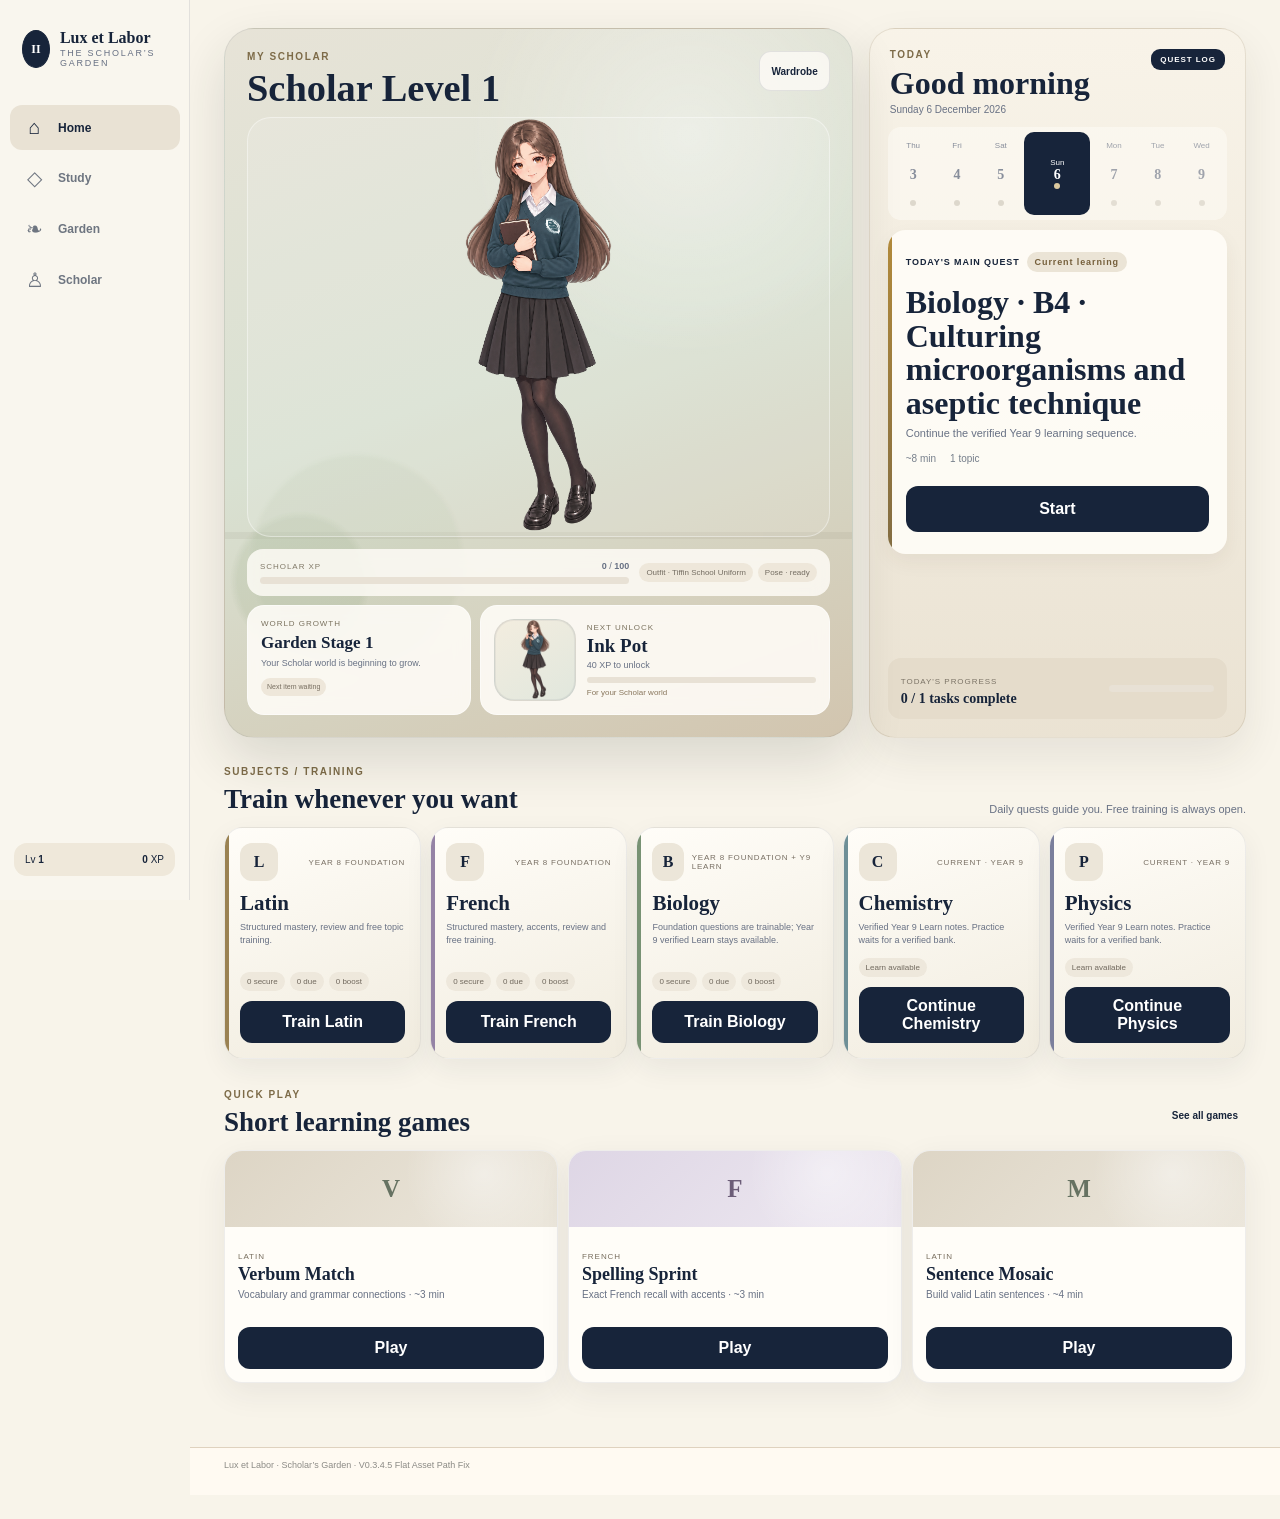
==== commit ce72c9f4: "Add files via upload" ====
--- a/index.html
+++ b/index.html
@@ -7,10 +7,10 @@
 <meta name="description" content="Lux et Labor — The Scholar's Garden">
 <title>Lux et Labor — The Scholar’s Garden</title>
 <link rel="manifest" href="./manifest.webmanifest">
-<link rel="stylesheet" href="./styles.css?v=0.3.4.4">
-<link rel="stylesheet" href="./scholar-assets.css?v=0.3.4.4">
-<link rel="stylesheet" href="./latin-games.css?v=0.3.4.4">
-<link rel="preload" as="image" href="./assets/scholar/home/scholar_idle.png">
+<link rel="stylesheet" href="./styles.css?v=0.3.4.5">
+<link rel="stylesheet" href="./scholar-assets.css?v=0.3.4.5">
+<link rel="stylesheet" href="./latin-games.css?v=0.3.4.5">
+<link rel="preload" as="image" href="./scholar_idle.png">
 </head>
 <body>
 <div class="app-shell">
@@ -40,7 +40,7 @@
      </div>
 
      <div class="base-character-stage" id="scholarArtSlot" data-art-slot="master-scholar">
-       <img id="homeScholarImage" class="scholar-character-art home-scholar-art" src="./assets/scholar/home/scholar_idle.png" alt="Scholar" fetchpriority="high" decoding="async">
+       <img id="homeScholarImage" class="scholar-character-art home-scholar-art" src="./scholar_idle.png" alt="Scholar" fetchpriority="high" decoding="async">
        <div class="home-avatar-layer" data-home-avatar-layer="back-hair"></div>
        <div class="home-avatar-layer home-avatar-body" data-home-avatar-layer="base-character"><span class="scene-sigil">S</span></div>
        <div class="home-avatar-layer" data-home-avatar-layer="outfit"></div>
@@ -237,7 +237,7 @@
    <div class="scholar-layout">
      <article class="avatar-stage card-soft" aria-label="Avatar preview area">
        <div class="avatar-canvas" id="avatarCanvas" data-avatar-canvas="560x760">
-         <img id="wardrobeScholarImage" class="scholar-character-art wardrobe-scholar-art" src="./assets/scholar/outfits/outfit_school_uniform.png" alt="Equipped Scholar outfit" loading="lazy" decoding="async">
+         <img id="wardrobeScholarImage" class="scholar-character-art wardrobe-scholar-art" src="./outfit_school_uniform.png" alt="Equipped Scholar outfit" loading="lazy" decoding="async">
          <div class="avatar-layer layer-backhair" data-avatar-layer="back-hair"></div>
          <div class="avatar-layer layer-body" data-avatar-layer="base-body"><span>Scholar</span></div>
          <div class="avatar-layer layer-outfit" data-avatar-layer="outfit"></div>
@@ -275,19 +275,19 @@
 
 <div class="toast" id="toast" role="status" aria-live="polite"></div>
 
-<script src="./latin-question-bank.js?v=0.3.4.4"></script>
-<script src="./growth.js?v=0.3.4.4"></script>
-<script src="./latin-module.js?v=0.3.4.4"></script>
-<script src="./french-module.js?v=0.3.4.4"></script>
-<script src="./latin-games.js?v=0.3.4.4"></script>
-<script src="./science-notes.js?v=0.3.4.4"></script>
-<script src="./biology-y8.js?v=0.3.4.4"></script>
-<script src="./language-y8.js?v=0.3.4.4"></script>
-<script src="./daily-plan.js?v=0.3.4.4"></script>
-<script src="./scholar-assets.js?v=0.3.4.4"></script>
-<script src="./subject-hub.js?v=0.3.4.4"></script>
-<script src="./scholar.js?v=0.3.4.4"></script>
-<script src="./app.js?v=0.3.4.4"></script>
-<footer class="build-footer">Lux et Labor · Scholar’s Garden · V0.3.4.4 Scholar Asset Integration</footer>
+<script src="./latin-question-bank.js?v=0.3.4.5"></script>
+<script src="./growth.js?v=0.3.4.5"></script>
+<script src="./latin-module.js?v=0.3.4.5"></script>
+<script src="./french-module.js?v=0.3.4.5"></script>
+<script src="./latin-games.js?v=0.3.4.5"></script>
+<script src="./science-notes.js?v=0.3.4.5"></script>
+<script src="./biology-y8.js?v=0.3.4.5"></script>
+<script src="./language-y8.js?v=0.3.4.5"></script>
+<script src="./daily-plan.js?v=0.3.4.5"></script>
+<script src="./scholar-assets.js?v=0.3.4.5"></script>
+<script src="./subject-hub.js?v=0.3.4.5"></script>
+<script src="./scholar.js?v=0.3.4.5"></script>
+<script src="./app.js?v=0.3.4.5"></script>
+<footer class="build-footer">Lux et Labor · Scholar’s Garden · V0.3.4.5 Flat Asset Path Fix</footer>
 </body>
 </html>
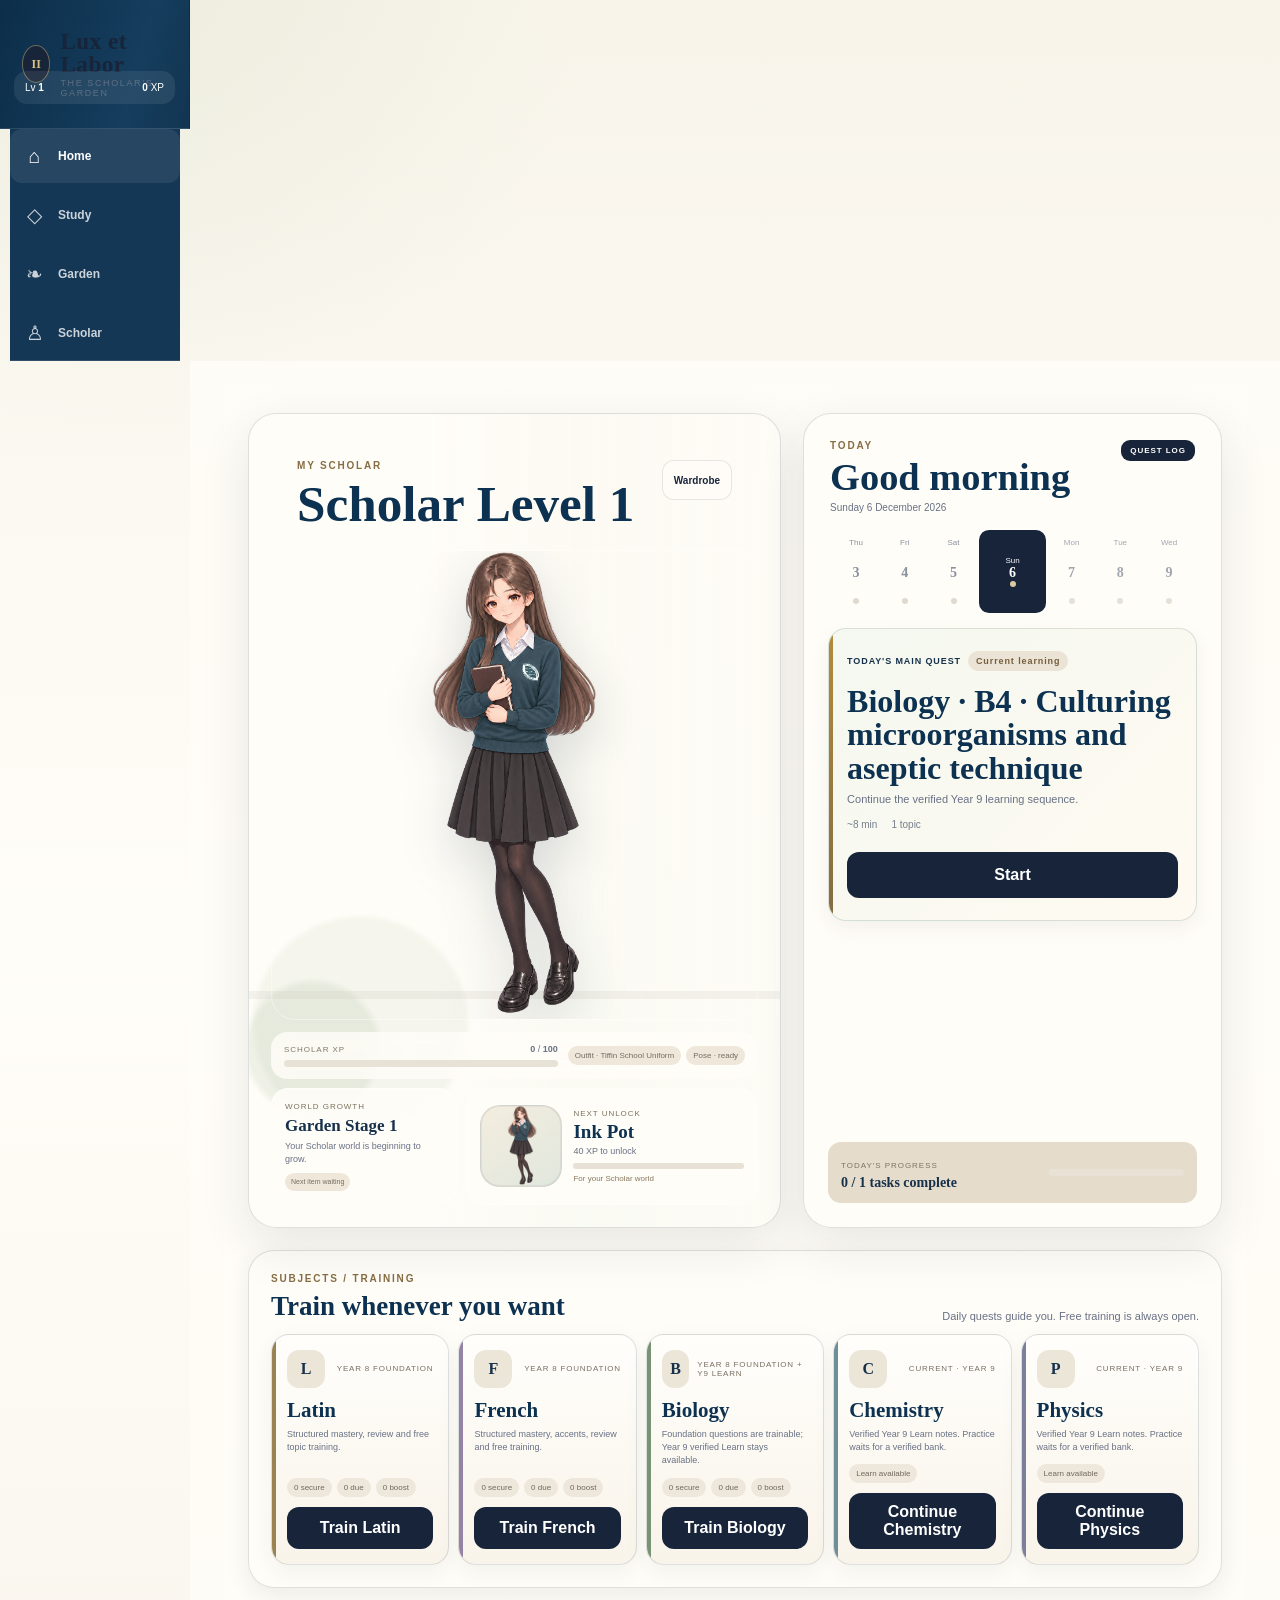
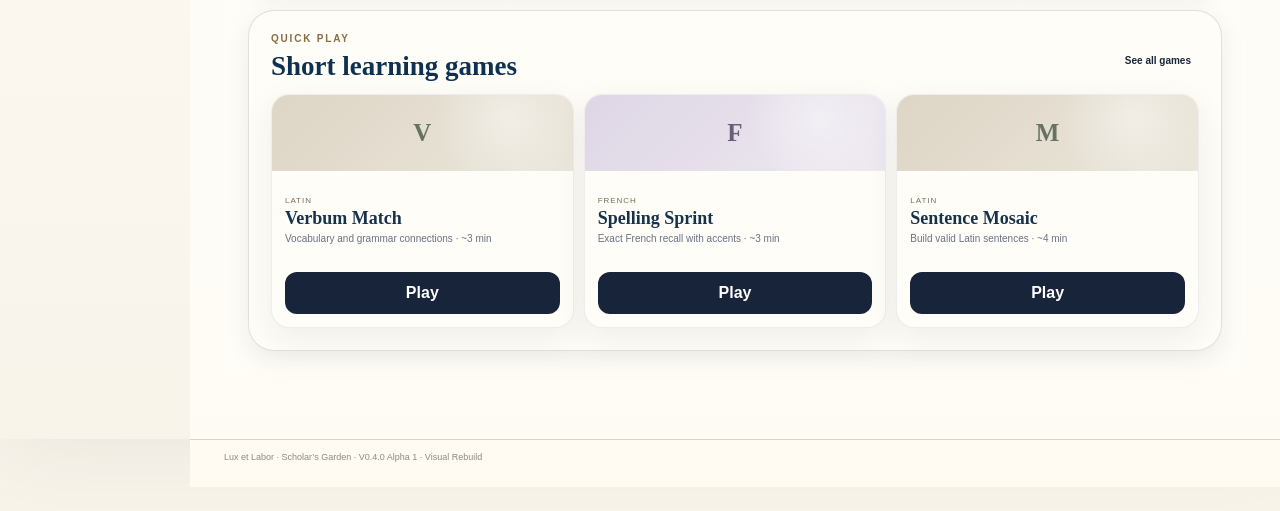
==== commit ae44a938: "Add files via upload" ====
--- a/index.html
+++ b/index.html
@@ -7,9 +7,10 @@
 <meta name="description" content="Lux et Labor — The Scholar's Garden">
 <title>Lux et Labor — The Scholar’s Garden</title>
 <link rel="manifest" href="./manifest.webmanifest">
-<link rel="stylesheet" href="./styles.css?v=0.3.4.5">
-<link rel="stylesheet" href="./scholar-assets.css?v=0.3.4.5">
-<link rel="stylesheet" href="./latin-games.css?v=0.3.4.5">
+<link rel="stylesheet" href="./styles.css?v=0.4.0-a1">
+<link rel="stylesheet" href="./scholar-assets.css?v=0.4.0-a1">
+<link rel="stylesheet" href="./latin-games.css?v=0.4.0-a1">
+<link rel="stylesheet" href="./v04-visual.css?v=0.4.0-a1">
 <link rel="preload" as="image" href="./scholar_idle.png">
 </head>
 <body>
@@ -117,7 +118,17 @@
 </section>
 
 <section class="route-screen hidden" data-route-screen="study" id="studyScreen">
- <header class="page-title"><p class="eyebrow">STUDY WORLD</p><h1>Study</h1><p>Current learning first. Foundation review stays ready when you need it.</p></header>
+ <section class="v04-study-hero" aria-labelledby="v04StudyTitle">
+   <div class="v04-study-hero-copy">
+     <p class="eyebrow">DISCOVER · PRACTISE · MAKE PROGRESS</p>
+     <h1 id="v04StudyTitle">Study Hub</h1>
+     <p>Choose a subject and continue your learning journey. Current Year 9 learning stays separate from Year 8 Foundation Review.</p>
+     <div class="v04-year-switch" aria-label="Study year">
+       <button type="button" data-v04-year="current" aria-pressed="true">Year 9 · Current</button>
+       <button type="button" data-v04-year="foundation" aria-pressed="false">Year 8 · Foundation</button>
+     </div>
+   </div>
+ </section>
 
  <section class="study-band">
    <div class="section-title"><div><p class="eyebrow">CURRENT</p><h2>Year 9</h2></div><span class="route-pill current">Current curriculum</span></div>
@@ -275,19 +286,20 @@
 
 <div class="toast" id="toast" role="status" aria-live="polite"></div>
 
-<script src="./latin-question-bank.js?v=0.3.4.5"></script>
-<script src="./growth.js?v=0.3.4.5"></script>
-<script src="./latin-module.js?v=0.3.4.5"></script>
-<script src="./french-module.js?v=0.3.4.5"></script>
-<script src="./latin-games.js?v=0.3.4.5"></script>
-<script src="./science-notes.js?v=0.3.4.5"></script>
-<script src="./biology-y8.js?v=0.3.4.5"></script>
-<script src="./language-y8.js?v=0.3.4.5"></script>
-<script src="./daily-plan.js?v=0.3.4.5"></script>
-<script src="./scholar-assets.js?v=0.3.4.5"></script>
-<script src="./subject-hub.js?v=0.3.4.5"></script>
-<script src="./scholar.js?v=0.3.4.5"></script>
-<script src="./app.js?v=0.3.4.5"></script>
-<footer class="build-footer">Lux et Labor · Scholar’s Garden · V0.3.4.5 Flat Asset Path Fix</footer>
+<script src="./latin-question-bank.js?v=0.4.0-a1"></script>
+<script src="./growth.js?v=0.4.0-a1"></script>
+<script src="./latin-module.js?v=0.4.0-a1"></script>
+<script src="./french-module.js?v=0.4.0-a1"></script>
+<script src="./latin-games.js?v=0.4.0-a1"></script>
+<script src="./science-notes.js?v=0.4.0-a1"></script>
+<script src="./biology-y8.js?v=0.4.0-a1"></script>
+<script src="./language-y8.js?v=0.4.0-a1"></script>
+<script src="./daily-plan.js?v=0.4.0-a1"></script>
+<script src="./scholar-assets.js?v=0.4.0-a1"></script>
+<script src="./v04-visual.js?v=0.4.0-a1"></script>
+<script src="./subject-hub.js?v=0.4.0-a1"></script>
+<script src="./scholar.js?v=0.4.0-a1"></script>
+<script src="./app.js?v=0.4.0-a1"></script>
+<footer class="build-footer">Lux et Labor · Scholar’s Garden · V0.4.0 Alpha 1 · Visual Rebuild</footer>
 </body>
 </html>
--- a/v04-visual.css
+++ b/v04-visual.css
@@ -0,0 +1,258 @@
+
+/* Scholar's Garden V0.4.0 Alpha 1 — presentation layer only */
+:root{
+ --v04-ivory:#fbf7ee;
+ --v04-paper:#fffdf8;
+ --v04-navy:#0d3150;
+ --v04-navy-2:#173f60;
+ --v04-sage:#5f826c;
+ --v04-sage-2:#7f9d88;
+ --v04-gold:#b38a48;
+ --v04-rose:#d89b98;
+ --v04-ink:#17314b;
+ --v04-muted:#6c746f;
+ --v04-line:rgba(18,49,75,.14);
+ --v04-shadow:0 18px 50px rgba(28,41,37,.10);
+ --v04-shadow-soft:0 8px 24px rgba(28,41,37,.08);
+ --v04-radius:22px;
+}
+
+/* Brand shell */
+body{
+ background:
+   radial-gradient(circle at 10% 0%,rgba(190,207,177,.20),transparent 28rem),
+   linear-gradient(180deg,#f8f4ea 0%,#fffdf8 45%,#f8f3e9 100%);
+ color:var(--v04-ink);
+}
+.app-shell{max-width:1440px;margin:0 auto;box-shadow:0 0 80px rgba(23,49,75,.08)}
+.brandbar{
+ min-height:74px;
+ background:linear-gradient(105deg,#0c2e4a,#153d5d 70%,#123551);
+ color:#fff;
+ border-bottom:1px solid rgba(255,255,255,.13);
+ position:sticky;top:0;z-index:80;
+}
+.brand strong{font-family:Georgia,'Times New Roman',serif;font-size:1.45rem;letter-spacing:.02em}
+.brand small{letter-spacing:.18em;text-transform:uppercase;opacity:.74}
+.brand-mark{color:#d6c37d;border-color:rgba(214,195,125,.45)}
+.scholar-chip{border-color:rgba(255,255,255,.22);background:rgba(255,255,255,.08)}
+.global-nav{
+ position:sticky;top:74px;z-index:79;
+ background:rgba(13,49,80,.97);
+ color:white;
+ border-bottom:1px solid rgba(255,255,255,.12);
+ backdrop-filter:blur(16px);
+}
+.global-nav button{color:rgba(255,255,255,.78);min-height:54px}
+.global-nav button:hover,.global-nav button.active{color:#fff;background:rgba(255,255,255,.08)}
+.main-stage{background:rgba(255,253,248,.88)}
+.route-screen{position:relative}
+
+/* Shared typography */
+.route-screen h1,.route-screen h2,.route-screen h3,
+.subject-hub-header h1,.page-title h1{
+ font-family:Georgia,'Times New Roman',serif;
+ color:var(--v04-navy);
+}
+.page-title h1,.subject-hub-header h1{font-weight:500;letter-spacing:-.025em}
+.eyebrow{color:#876d44;letter-spacing:.18em;font-weight:700}
+
+/* Home — keep dynamic outfit character, upgrade hierarchy */
+#homeScreen{
+ padding:24px;
+ background:
+   linear-gradient(180deg,rgba(255,253,248,.52),rgba(255,253,248,.94) 38%),
+   var(--v04-hero-image) center 8%/cover no-repeat;
+}
+#homeScreen .raising-hero{
+ display:grid;grid-template-columns:minmax(0,1.12fr) minmax(330px,.88fr);gap:22px;
+ align-items:stretch;
+}
+#homeScreen .scholar-base-scene,
+#homeScreen .quest-log-panel{
+ border:1px solid var(--v04-line);
+ border-radius:28px;
+ box-shadow:var(--v04-shadow);
+ background:rgba(255,253,248,.92);
+ backdrop-filter:blur(14px);
+ overflow:hidden;
+}
+#homeScreen .scholar-base-scene{
+ background:
+  linear-gradient(90deg,rgba(255,253,248,.97) 0 35%,rgba(255,253,248,.72) 62%,rgba(255,253,248,.90)),
+  linear-gradient(180deg,#f7f2e7,#eef3e8);
+}
+#homeScreen .base-scene-head{padding:24px 26px 8px}
+#homeScreen .base-scene-head h1{font-size:clamp(2rem,4vw,3.4rem);margin:.15rem 0}
+#homeScreen .base-character-stage{min-height:470px;background:transparent}
+#homeScreen .home-scholar-art{max-height:500px;object-fit:contain;object-position:center bottom;filter:drop-shadow(0 18px 26px rgba(16,40,58,.16))}
+#homeScreen .quest-log-panel{padding:24px}
+#homeScreen .quest-log-head h2{font-size:clamp(2rem,3vw,3rem);margin:.15rem 0}
+#homeScreen .main-quest{border:1px solid rgba(95,130,108,.22);background:linear-gradient(135deg,#f4f8f0,#fffaf1)}
+#homeScreen .secondary-task-grid{gap:10px}
+#homeScreen .subject-training-section,
+#homeScreen .quick-play-section{
+ margin-top:22px;padding:22px;border-radius:26px;background:rgba(255,253,248,.94);
+ border:1px solid var(--v04-line);box-shadow:var(--v04-shadow-soft)
+}
+.training-access-card,.quick-game-card{
+ border:1px solid var(--v04-line)!important;
+ border-radius:18px!important;
+ background:linear-gradient(180deg,#fffefb,#f9f4ea)!important;
+ box-shadow:0 7px 22px rgba(25,45,41,.06);
+}
+.training-access-card .primary,.quick-game-card .primary{
+ background:linear-gradient(135deg,var(--v04-sage),#416c58);
+ border-color:transparent;
+}
+
+/* Study Hub */
+#studyScreen{padding:0 24px 32px;background:var(--v04-paper)}
+#studyScreen>.page-title{display:none}
+.v04-study-hero{
+ min-height:360px;margin:0 -24px 20px;padding:52px clamp(28px,7vw,94px);
+ display:flex;align-items:center;
+ background:
+   linear-gradient(90deg,rgba(255,253,248,.96) 0%,rgba(255,253,248,.86) 38%,rgba(255,253,248,.18) 67%,rgba(255,253,248,.06)),
+   var(--v04-hero-image) center/cover no-repeat;
+ border-bottom:1px solid var(--v04-line);
+}
+.v04-study-hero-copy{max-width:590px}
+.v04-study-hero h1{font-size:clamp(3rem,7vw,5.8rem);margin:4px 0 10px;font-weight:500}
+.v04-study-hero p{font-size:1.12rem;max-width:34rem;color:#526071}
+.v04-year-switch{
+ display:inline-grid;grid-template-columns:1fr 1fr;margin-top:24px;padding:5px;
+ border-radius:14px;background:rgba(255,253,248,.90);border:1px solid var(--v04-line);
+ box-shadow:var(--v04-shadow-soft)
+}
+.v04-year-switch button{min-width:170px;padding:12px 18px;border:0;border-radius:10px;background:transparent;color:var(--v04-ink)}
+.v04-year-switch button.active{background:var(--v04-navy);color:#fff;box-shadow:0 5px 14px rgba(13,49,80,.18)}
+#studyScreen .study-band{margin-top:18px}
+#studyScreen .study-band.v04-year-hidden{display:none}
+#studyScreen .study-grid{grid-template-columns:repeat(3,minmax(0,1fr));gap:18px}
+#studyScreen .study-card{
+ position:relative;overflow:hidden;min-height:340px;padding:0!important;
+ border:1px solid var(--v04-line)!important;border-radius:20px!important;
+ background:#fff!important;box-shadow:var(--v04-shadow-soft)
+}
+#studyScreen .study-card::before{
+ content:"";display:block;height:145px;
+ background:
+   linear-gradient(180deg,rgba(255,255,255,.02),rgba(255,253,248,.24)),
+   var(--v04-card-image) center/cover no-repeat;
+}
+#studyScreen .study-card>*{margin-left:18px;margin-right:18px}
+#studyScreen .study-card .subject-orb{position:absolute;top:118px;left:16px;margin:0;width:54px;height:54px;background:rgba(255,253,248,.96);box-shadow:0 4px 16px rgba(13,49,80,.12)}
+#studyScreen .study-card h3{font-size:1.7rem;margin-top:28px}
+#studyScreen .study-card p{color:#64706e}
+#studyScreen .study-card .card-action{margin-bottom:18px}
+#studyScreen .study-card .primary{background:var(--v04-navy);border-color:var(--v04-navy)}
+#studyScreen .foundation-band .study-card .primary{background:var(--v04-sage);border-color:var(--v04-sage)}
+
+/* Subject hub hero */
+#subjectScreen{padding:0 24px 34px;background:#fffdf8}
+#subjectScreen>.back-link{position:absolute;top:18px;left:30px;z-index:6;background:rgba(255,253,248,.92);border-radius:999px;padding:10px 14px}
+#subjectScreen .subject-hub-header{
+ min-height:400px;margin:0 -24px 0;padding:64px clamp(30px,7vw,92px) 46px;
+ display:flex;align-items:flex-end;justify-content:space-between;gap:24px;
+ background:
+   linear-gradient(90deg,rgba(255,253,248,.98) 0%,rgba(255,253,248,.90) 36%,rgba(255,253,248,.25) 62%,rgba(255,253,248,.05)),
+   var(--v04-hero-image) center/cover no-repeat;
+ border-bottom:1px solid var(--v04-line);
+}
+#subjectScreen .subject-hub-header>div:first-child{max-width:610px}
+#subjectScreen .subject-hub-header h1{font-size:clamp(3.1rem,7vw,5.7rem);margin:.2rem 0 .4rem}
+#subjectScreen .subject-hub-header p{font-size:1.1rem;max-width:38rem}
+#subjectScreen .subject-summary{
+ align-self:flex-end;background:rgba(255,253,248,.92);border:1px solid var(--v04-line);
+ border-radius:18px;padding:16px 18px;box-shadow:var(--v04-shadow-soft);min-width:220px;
+}
+#subjectScreen .subject-summary .subject-scholar-pose{display:none!important}
+#subjectScreen .subject-tabs{
+ margin:18px 0;padding:8px;display:grid;grid-template-columns:repeat(4,1fr);gap:8px;
+ background:#fff;border:1px solid var(--v04-line);border-radius:18px;box-shadow:var(--v04-shadow-soft)
+}
+#subjectScreen .subject-tabs button{
+ min-height:62px;border:0;border-radius:12px;font-family:Georgia,'Times New Roman',serif;font-size:1.05rem;
+ background:#faf7f0;color:var(--v04-navy)
+}
+#subjectScreen .subject-tabs button.active{background:linear-gradient(135deg,var(--v04-navy),#1e4e70);color:white}
+#subjectScreen .subject-tabs button[disabled]{background:#f1eee8;color:#9a9a96}
+#subjectContent{padding-top:4px}
+.subject-pane{border-radius:20px}
+.note-topic-list{grid-template-columns:repeat(3,minmax(0,1fr));gap:14px}
+.note-topic{
+ border:1px solid var(--v04-line)!important;border-radius:18px!important;
+ background:linear-gradient(180deg,#fffefb,#fbf6ed)!important;box-shadow:0 6px 18px rgba(28,41,37,.06)
+}
+.note-detail,.quiz-card,.training-hall,.progress-dashboard,.unavailable-pane,.play-promo{
+ border-radius:20px!important;border-color:var(--v04-line)!important;box-shadow:var(--v04-shadow-soft)
+}
+
+/* Garden — preserve growth logic, enhance frame */
+#gardenScreen{padding:24px;background:linear-gradient(180deg,#f8f5ec,#fffdf8)}
+#gardenScreen .garden-world{border-radius:28px;overflow:hidden;box-shadow:var(--v04-shadow);border:1px solid var(--v04-line)}
+#gardenScreen .garden-overlay{background:linear-gradient(90deg,rgba(13,49,80,.88),rgba(13,49,80,.30));backdrop-filter:blur(3px)}
+
+/* Scholar */
+#scholarScreen{
+ padding:26px;
+ background:
+  linear-gradient(180deg,rgba(255,253,248,.96),rgba(255,253,248,.98)),
+  var(--v04-hero-image) center top/cover fixed;
+}
+#scholarScreen>.page-title h1{font-size:clamp(3rem,6vw,5rem)}
+#scholarScreen .scholar-tabs{
+ padding:7px;border-radius:16px;background:#fff;border:1px solid var(--v04-line);
+ box-shadow:var(--v04-shadow-soft)
+}
+#scholarScreen .scholar-tabs button.active{background:var(--v04-sage);color:#fff}
+#scholarScreen .avatar-stage,#scholarScreen .wardrobe-panel,
+#scholarScreen .collection-grid article,#scholarScreen .medal-grid article{
+ border-radius:20px!important;border-color:var(--v04-line)!important;box-shadow:var(--v04-shadow-soft)
+}
+
+/* Buttons and focus */
+.primary{background:linear-gradient(135deg,var(--v04-sage),#426a58);border-color:transparent}
+.secondary{border-color:rgba(13,49,80,.18)}
+button,a,[role="button"]{touch-action:manipulation}
+button:focus-visible,a:focus-visible,[role="button"]:focus-visible{
+ outline:3px solid rgba(179,138,72,.48);outline-offset:3px
+}
+
+/* Keep decoration from ever eating taps */
+.v04-study-hero::before,#subjectScreen .subject-hub-header::before{pointer-events:none}
+
+/* Tablet/mobile */
+@media(max-width:980px){
+ .brandbar{position:relative}
+ .global-nav{top:0}
+ #homeScreen{padding:14px}
+ #homeScreen .raising-hero{grid-template-columns:1fr}
+ #homeScreen .base-character-stage{min-height:390px}
+ .v04-study-hero{min-height:320px;padding:42px 28px;background-position:62% center}
+ #studyScreen .study-grid{grid-template-columns:repeat(2,minmax(0,1fr))}
+ #subjectScreen .subject-hub-header{min-height:340px;padding:54px 28px 32px;background-position:60% center}
+ #subjectScreen .subject-summary{max-width:260px}
+ .note-topic-list{grid-template-columns:repeat(2,minmax(0,1fr))}
+}
+@media(max-width:680px){
+ .global-nav{grid-template-columns:repeat(4,1fr)}
+ #homeScreen .base-scene-head{padding:18px}
+ #homeScreen .quest-log-panel{padding:18px}
+ .v04-study-hero{margin:0 -14px 14px;min-height:270px;padding:32px 20px;background-position:68% center}
+ .v04-study-hero-copy{max-width:75%}
+ .v04-study-hero h1{font-size:2.7rem}
+ .v04-year-switch{width:100%}
+ .v04-year-switch button{min-width:0}
+ #studyScreen{padding:0 14px 22px}
+ #studyScreen .study-grid{grid-template-columns:1fr}
+ #subjectScreen{padding:0 14px 24px}
+ #subjectScreen .subject-hub-header{margin:0 -14px;min-height:310px;padding:60px 20px 26px;background-position:66% center}
+ #subjectScreen .subject-hub-header>div:first-child{max-width:72%}
+ #subjectScreen .subject-hub-header h1{font-size:2.8rem}
+ #subjectScreen .subject-summary{display:none}
+ #subjectScreen .subject-tabs{grid-template-columns:repeat(2,1fr)}
+ .note-topic-list{grid-template-columns:1fr}
+ #scholarScreen{padding:16px}
+}
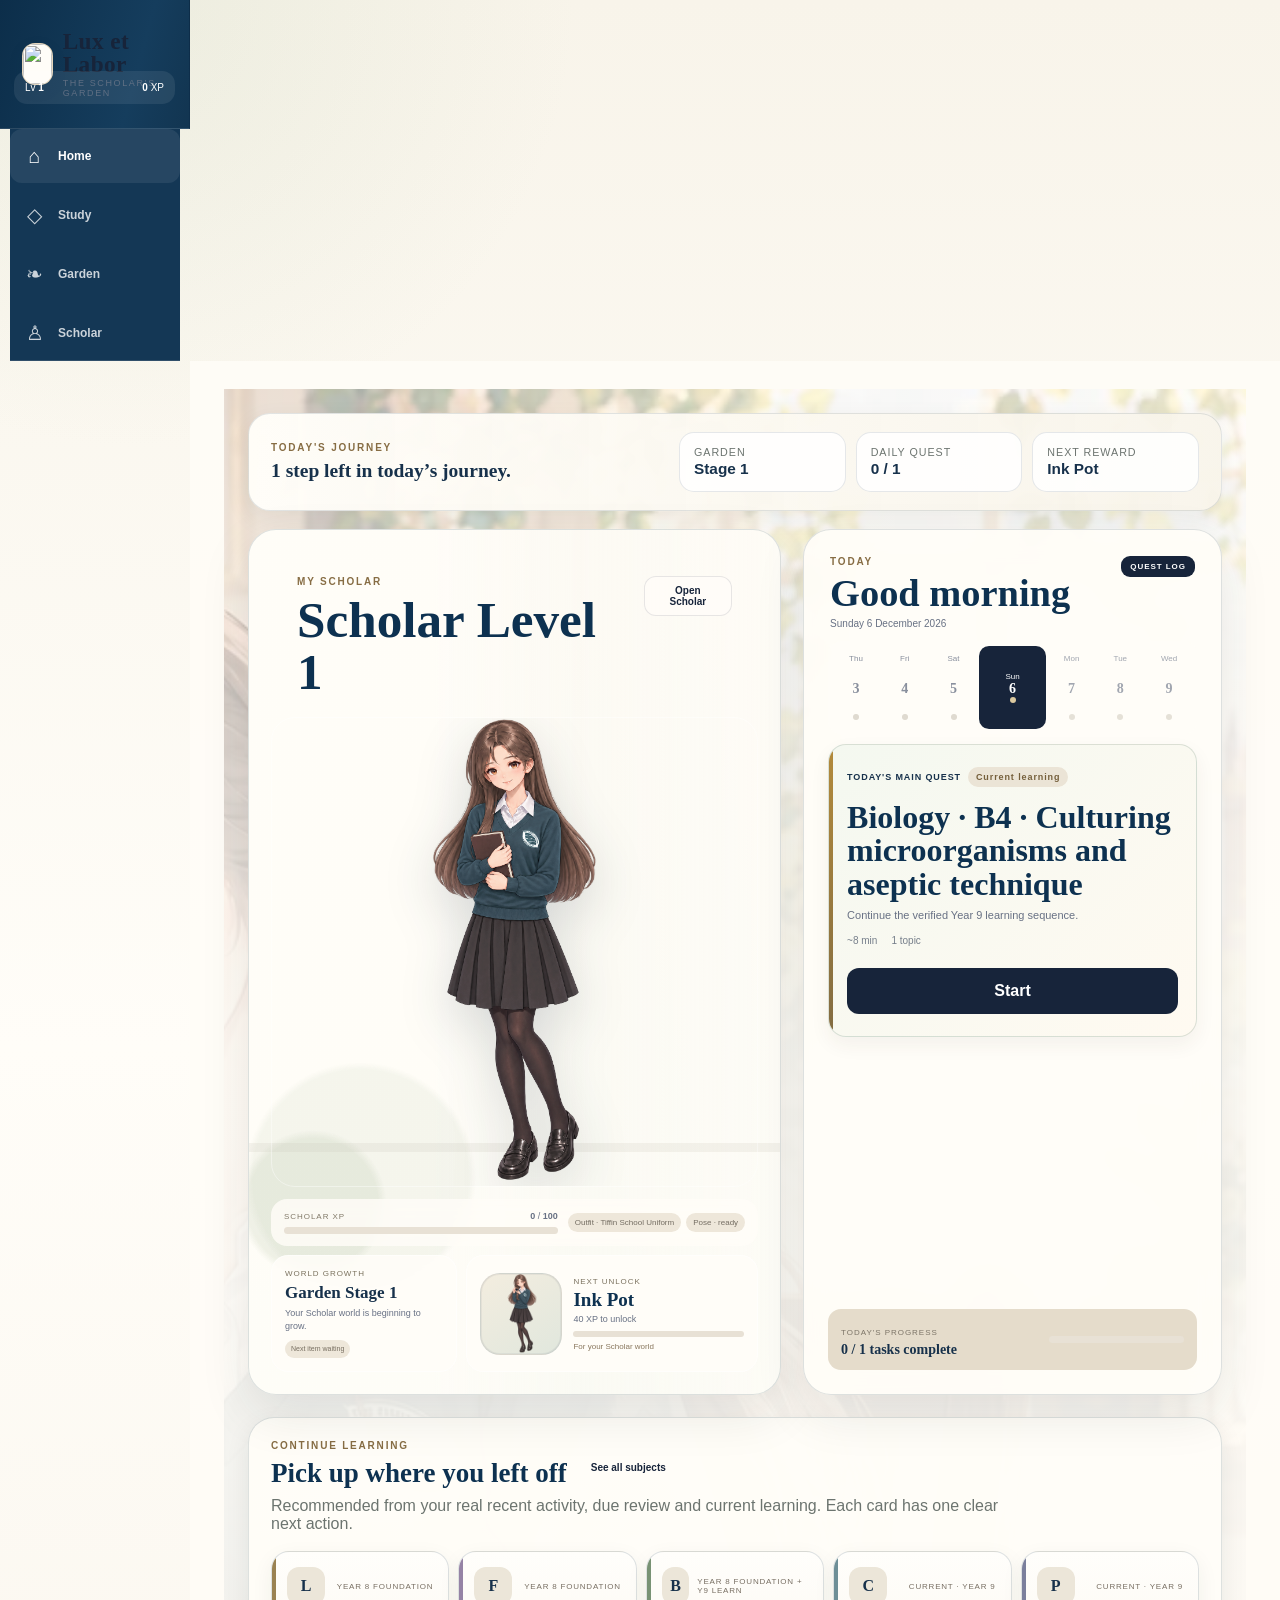
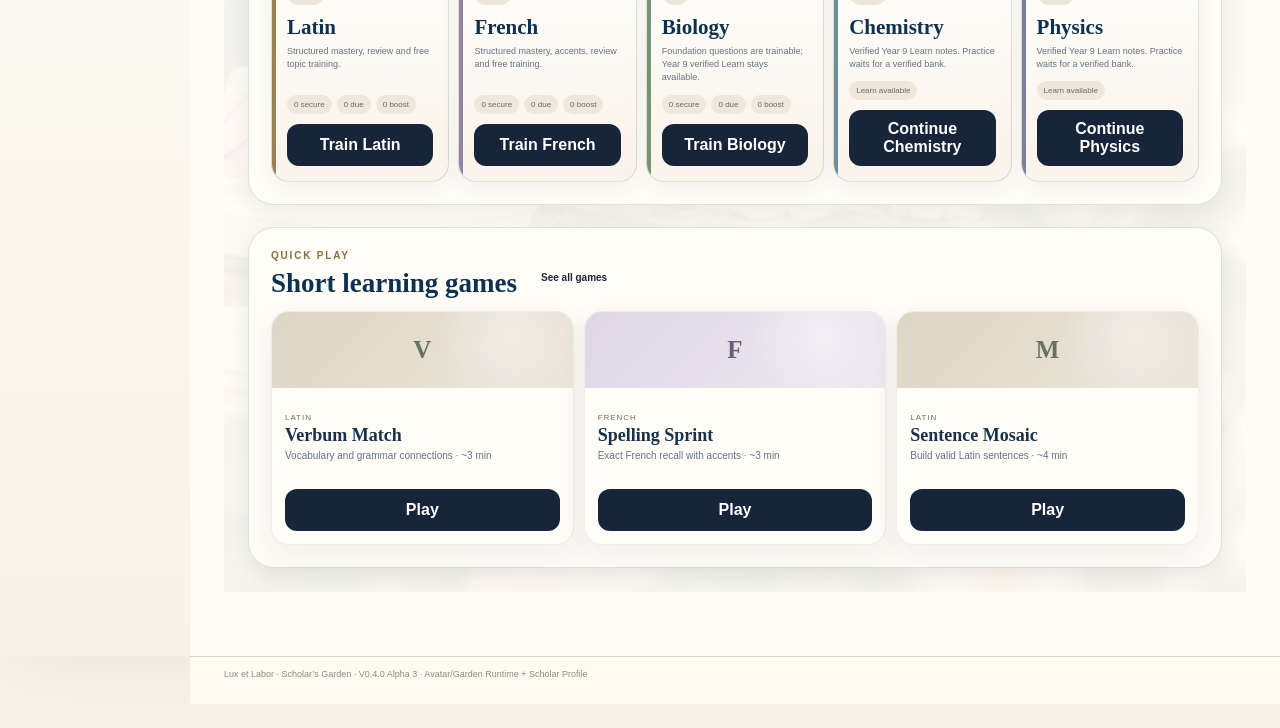
==== commit 7af59bd4: "Add files via upload" ====
--- a/index.html
+++ b/index.html
@@ -7,17 +7,22 @@
 <meta name="description" content="Lux et Labor — The Scholar's Garden">
 <title>Lux et Labor — The Scholar’s Garden</title>
 <link rel="manifest" href="./manifest.webmanifest">
-<link rel="stylesheet" href="./styles.css?v=0.4.0-a1">
-<link rel="stylesheet" href="./scholar-assets.css?v=0.4.0-a1">
-<link rel="stylesheet" href="./latin-games.css?v=0.4.0-a1">
-<link rel="stylesheet" href="./v04-visual.css?v=0.4.0-a1">
+<link rel="icon" type="image/png" sizes="32x32" href="./favicon_32.png">
+<link rel="icon" type="image/png" sizes="192x192" href="./favicon_192.png">
+<link rel="apple-touch-icon" sizes="180x180" href="./apple_touch_icon_180.png">
+<link rel="stylesheet" href="./styles.css?v=0.4.0-a3">
+<link rel="stylesheet" href="./scholar-assets.css?v=0.4.0-a3">
+<link rel="stylesheet" href="./latin-games.css?v=0.4.0-a3">
+<link rel="stylesheet" href="./v04-visual.css?v=0.4.0-a3">
+<link rel="stylesheet" href="./v04-ui-assets.css?v=0.4.0-a3">
+<link rel="stylesheet" href="./v04-alpha3.css?v=0.4.0-a3">
 <link rel="preload" as="image" href="./scholar_idle.png">
 </head>
 <body>
 <div class="app-shell">
 <header class="brandbar">
  <button class="brand" type="button" data-brand-home aria-label="Home">
-   <span class="brand-mark">II</span>
+   <span class="brand-mark" aria-hidden="true"><img src="./favicon_192.png" alt="" decoding="async"></span>
    <span><strong>Lux et Labor</strong><small>The Scholar’s Garden</small></span>
  </button>
  <div class="scholar-chip"><span>Lv <b data-growth="level">1</b></span><span><b data-growth="xp">0</b> XP</span></div>
@@ -32,12 +37,23 @@
 
 <main class="main-stage">
 <section class="route-screen" data-route-screen="home" id="homeScreen">
+ <section class="v04-home-overview" aria-label="Today's journey">
+   <div class="v04-journey-title">
+     <p class="eyebrow">TODAY'S JOURNEY</p>
+     <strong id="journeyHeadline">Choose one clear next step.</strong>
+   </div>
+   <div class="v04-journey-stats">
+     <button type="button" class="v04-journey-chip" data-journey="garden" data-global-route="garden"><small>GARDEN</small><b id="journeyGarden">Stage 1</b></button>
+     <div class="v04-journey-chip" data-journey="daily"><small>DAILY QUEST</small><b id="journeyDaily">0 / 3</b></div>
+     <div class="v04-journey-chip" data-journey="reward"><small>NEXT REWARD</small><b id="journeyReward">Ink Pot</b></div>
+   </div>
+ </section>
  <section class="raising-hero">
    <aside class="scholar-base-scene" id="scholarScene" aria-label="Current Scholar">
      <div class="base-scene-backdrop" aria-hidden="true"></div>
      <div class="base-scene-head">
        <div><p class="eyebrow">MY SCHOLAR</p><h1>Scholar Level <span data-growth="level">1</span></h1></div>
-       <button class="scene-link" data-global-route="scholar">Wardrobe</button>
+       <button class="scene-link" data-global-route="scholar">Open Scholar</button>
      </div>
 
      <div class="base-character-stage" id="scholarArtSlot" data-art-slot="master-scholar">
@@ -99,11 +115,12 @@
    </section>
  </section>
 
- <section class="subject-training-section home-zone">
+ <section class="subject-training-section home-zone" id="continueLearningSection">
    <div class="section-title">
-     <div><p class="eyebrow">SUBJECTS / TRAINING</p><h2>Train whenever you want</h2></div>
-     <span>Daily quests guide you. Free training is always open.</span>
-   </div>
+     <div><p class="eyebrow">CONTINUE LEARNING</p><h2>Pick up where you left off</h2></div>
+     <button class="text-button" type="button" data-global-route="study">See all subjects</button>
+   </div>
+   <p class="v04-section-lede">Recommended from your real recent activity, due review and current learning. Each card has one clear next action.</p>
    <div class="subject-training-grid" id="subjectTrainingGrid"></div>
  </section>
 
@@ -221,6 +238,7 @@
    <div class="garden-overlay">
      <p class="eyebrow">YOUR GROWTH WORLD</p>
      <h1>Scholar’s Garden</h1>
+     <div id="gardenGrowthSpecimen" class="garden-growth-specimen" hidden aria-live="polite"></div>
      <div class="garden-meta">
        <span><small>Garden stage</small><strong id="gardenStageText">Stage 1</strong></span>
        <span><small>Scholar level</small><strong>Lv <span data-growth="level">1</span></strong></span>
@@ -239,12 +257,41 @@
 <section class="route-screen hidden" data-route-screen="scholar" id="scholarScreen">
  <header class="page-title"><p class="eyebrow">YOUR SCHOLAR</p><h1>Scholar</h1><p>Your style, collection and achievements in one place.</p></header>
  <nav class="scholar-tabs" aria-label="Scholar sections">
+   <button data-scholar-tab="overview">Overview</button>
    <button data-scholar-tab="wardrobe">Wardrobe</button>
    <button data-scholar-tab="collection">Collection</button>
    <button data-scholar-tab="achievements">Achievements</button>
+   <button data-scholar-tab="profile">Profile</button>
  </nav>
 
- <section class="scholar-pane" data-scholar-pane="wardrobe">
+ <section class="scholar-pane" data-scholar-pane="overview">
+   <div class="scholar-overview-grid">
+     <article class="scholar-identity-card">
+       <img id="scholarOverviewImage" src="./scholar_idle.png" alt="Scholar" loading="lazy" decoding="async">
+       <div class="scholar-identity-copy">
+         <p class="eyebrow">SCHOLAR IDENTITY</p>
+         <h2 id="scholarOverviewName">Scholar</h2>
+         <p id="scholarOverviewLevel">Level 1</p>
+         <div class="scholar-overview-xp">
+           <div><span>Scholar XP</span><b id="scholarOverviewXP">0 / 100</b></div>
+           <div class="progress-track"><i id="scholarOverviewXPBar"></i></div>
+         </div>
+         <div class="scholar-recent" id="scholarOverviewRecent"></div>
+       </div>
+     </article>
+     <article class="scholar-stats-card">
+       <p class="eyebrow">GROWTH SNAPSHOT</p>
+       <div class="scholar-stats-grid">
+         <div class="scholar-stat"><small>STUDY DAYS</small><strong id="scholarStatDays">0</strong></div>
+         <div class="scholar-stat"><small>GARDEN</small><strong id="scholarStatGarden">Stage 1</strong></div>
+         <div class="scholar-stat"><small>LATIN XP</small><strong id="scholarStatLatin">0</strong></div>
+         <div class="scholar-stat"><small>FRENCH XP</small><strong id="scholarStatFrench">0</strong></div>
+       </div>
+     </article>
+   </div>
+ </section>
+
+ <section class="scholar-pane hidden" data-scholar-pane="wardrobe">
    <div class="scholar-layout">
      <article class="avatar-stage card-soft" aria-label="Avatar preview area">
        <div class="avatar-canvas" id="avatarCanvas" data-avatar-canvas="560x760">
@@ -262,6 +309,7 @@
      <aside class="wardrobe-panel">
        <p class="eyebrow">WARDROBE</p><h2>Build your look</h2>
        <div id="wardrobeControls"></div>
+       <div id="avatarLayerControls" hidden></div>
      </aside>
    </div>
  </section>
@@ -280,26 +328,51 @@
  <section class="scholar-pane hidden" data-scholar-pane="achievements">
    <div class="medal-grid" id="medalGrid"></div>
  </section>
+
+ <section class="scholar-pane hidden" data-scholar-pane="profile">
+   <div class="profile-layout">
+     <article class="profile-card">
+       <p class="eyebrow">PROFILE</p><h2>Learner details</h2>
+       <p class="profile-note">Your display name is stored only in this browser’s Scholar Garden UX state. Changing it does not alter mastery, XP or revision history.</p>
+       <div class="profile-field">
+         <label for="scholarDisplayName">Display name</label>
+         <input id="scholarDisplayName" type="text" maxlength="32" autocomplete="nickname" placeholder="Scholar">
+       </div>
+       <div class="profile-actions">
+         <button class="primary" id="saveScholarProfile">Save name</button>
+         <button class="secondary" id="clearScholarProfile">Clear</button>
+       </div>
+     </article>
+     <aside class="profile-card">
+       <p class="eyebrow">LOCAL DATA</p><h2>State summary</h2>
+       <div class="profile-data-list" id="scholarProfileData"></div>
+     </aside>
+   </div>
+ </section>
 </section>
 </main>
 </div>
 
 <div class="toast" id="toast" role="status" aria-live="polite"></div>
 
-<script src="./latin-question-bank.js?v=0.4.0-a1"></script>
-<script src="./growth.js?v=0.4.0-a1"></script>
-<script src="./latin-module.js?v=0.4.0-a1"></script>
-<script src="./french-module.js?v=0.4.0-a1"></script>
-<script src="./latin-games.js?v=0.4.0-a1"></script>
-<script src="./science-notes.js?v=0.4.0-a1"></script>
-<script src="./biology-y8.js?v=0.4.0-a1"></script>
-<script src="./language-y8.js?v=0.4.0-a1"></script>
-<script src="./daily-plan.js?v=0.4.0-a1"></script>
-<script src="./scholar-assets.js?v=0.4.0-a1"></script>
-<script src="./v04-visual.js?v=0.4.0-a1"></script>
-<script src="./subject-hub.js?v=0.4.0-a1"></script>
-<script src="./scholar.js?v=0.4.0-a1"></script>
-<script src="./app.js?v=0.4.0-a1"></script>
-<footer class="build-footer">Lux et Labor · Scholar’s Garden · V0.4.0 Alpha 1 · Visual Rebuild</footer>
+<script src="./latin-question-bank.js?v=0.4.0-a3"></script>
+<script src="./growth.js?v=0.4.0-a3"></script>
+<script src="./latin-module.js?v=0.4.0-a3"></script>
+<script src="./french-module.js?v=0.4.0-a3"></script>
+<script src="./latin-games.js?v=0.4.0-a3"></script>
+<script src="./science-notes.js?v=0.4.0-a3"></script>
+<script src="./biology-y8.js?v=0.4.0-a3"></script>
+<script src="./language-y8.js?v=0.4.0-a3"></script>
+<script src="./daily-plan.js?v=0.4.0-a3"></script>
+<script src="./scholar-assets.js?v=0.4.0-a3"></script>
+<script src="./v04-art-config.js?v=0.4.0-a3"></script>
+<script src="./avatar-layer-system.js?v=0.4.0-a3"></script>
+<script src="./garden-growth.js?v=0.4.0-a3"></script>
+<script src="./v04-visual.js?v=0.4.0-a3"></script>
+<script src="./v04-ui-assets.js?v=0.4.0-a3"></script>
+<script src="./subject-hub.js?v=0.4.0-a3"></script>
+<script src="./scholar.js?v=0.4.0-a3"></script>
+<script src="./app.js?v=0.4.0-a3"></script>
+<footer class="build-footer">Lux et Labor · Scholar’s Garden · V0.4.0 Alpha 3 · Avatar/Garden Runtime + Scholar Profile</footer>
 </body>
 </html>
--- a/v04-ui-assets.css
+++ b/v04-ui-assets.css
@@ -0,0 +1,82 @@
+
+/* V0.4 Alpha 2 — micro-asset layer. Decorative only; no academic state or scoring rules. */
+.brand-mark{
+  width:42px;height:42px;border-radius:13px;overflow:hidden;display:grid;place-items:center;
+  background:#fffdf8;border:1px solid rgba(179,138,72,.35);box-shadow:0 5px 16px rgba(13,49,80,.08)
+}
+.brand-mark img{width:100%;height:100%;object-fit:cover;display:block}
+
+.v04-home-overview{
+  max-width:1240px;margin:0 auto 18px;padding:18px 22px;display:flex;gap:22px;align-items:center;justify-content:space-between;
+  border:1px solid rgba(18,49,75,.12);border-radius:22px;
+  background:
+    linear-gradient(90deg,rgba(255,253,248,.98),rgba(248,244,234,.94)),
+    url("./ui_v04_nameplate_slim.webp") center/cover no-repeat;
+  box-shadow:0 9px 26px rgba(28,41,37,.07);position:relative;overflow:hidden
+}
+.v04-home-overview::after{
+  content:"";position:absolute;right:16px;bottom:-26px;width:150px;height:90px;
+  background:url("./ui_v04_laurel_wreath.webp") center/contain no-repeat;opacity:.10;pointer-events:none
+}
+.v04-journey-title{min-width:260px;position:relative;z-index:1}
+.v04-journey-title strong{display:block;color:#17314b;font-family:Georgia,"Times New Roman",serif;font-size:1.22rem;font-weight:600}
+.v04-journey-stats{display:grid;grid-template-columns:repeat(3,minmax(120px,1fr));gap:10px;min-width:min(100%,520px);position:relative;z-index:1}
+.v04-journey-chip{
+  min-height:60px;padding:10px 14px;border-radius:15px;border:1px solid rgba(18,49,75,.11);
+  background:rgba(255,255,255,.84);display:flex;flex-direction:column;align-items:flex-start;justify-content:center;
+  color:#17314b;text-align:left;box-shadow:none
+}
+button.v04-journey-chip{cursor:pointer}
+button.v04-journey-chip:hover{transform:translateY(-1px);box-shadow:0 7px 18px rgba(13,49,80,.08)}
+.v04-journey-chip small{font-size:.67rem;letter-spacing:.09em;color:#6c746f}
+.v04-journey-chip b{font-size:.96rem;margin-top:2px}
+.v04-section-lede{margin:-4px 0 18px;color:#6c746f;max-width:760px}
+
+.subject-training-card,.training-access-card,.quick-play-card,#studyScreen .study-card{position:relative;overflow:hidden}
+.v04-card-corner{
+  position:absolute;right:-18px;bottom:-18px;width:76px;height:76px;object-fit:contain;opacity:.13;pointer-events:none
+}
+.v04-play-spark{
+  position:absolute;right:10px;top:8px;width:28px;height:28px;object-fit:contain;opacity:.34;pointer-events:none
+}
+.v04-study-flower{
+  position:absolute;right:8px;top:8px;width:34px;height:34px;object-fit:contain;opacity:.20;pointer-events:none
+}
+.section-title::after{
+  content:"";display:block;width:74px;height:18px;margin-left:auto;
+  background:url("./ui_divider_laurel.webp") center/contain no-repeat;opacity:.38
+}
+
+.v04-ui-badge{width:42px;height:42px;object-fit:contain;display:block}
+.wardrobe-lock{
+  display:flex!important;align-items:center;gap:6px;padding:5px 9px!important
+}
+.wardrobe-lock::before{
+  content:"";width:20px;height:20px;background:url("./ui_v04_lock_crest.webp") center/contain no-repeat;display:block
+}
+.medal-card .v04-achievement-badge{width:64px;height:64px;object-fit:contain;margin:0 auto 8px}
+.collect-art .v04-collection-state{width:70px;height:70px;object-fit:contain;margin:auto}
+.collect-art.has-reward-art .v04-collection-state{display:none}
+.v04-empty-art{display:block;max-width:240px;width:62%;margin:8px auto 12px;opacity:.82}
+
+.quiet-status::before{
+  content:"";display:inline-block;width:20px;height:20px;vertical-align:middle;margin-right:7px;
+  background:url("./ui_loading_flower.webp") center/contain no-repeat
+}
+#gardenExplorePanel:not(.hidden)::before{
+  content:"";display:block;width:76px;height:22px;margin:0 auto 12px;
+  background:url("./ui_v04_laurel_wreath.webp") center/contain no-repeat;opacity:.45
+}
+
+@media (max-width:760px){
+  .v04-home-overview{margin:0 14px 14px;padding:15px;display:block}
+  .v04-journey-stats{margin-top:12px;grid-template-columns:repeat(3,1fr);min-width:0}
+  .v04-journey-chip{min-height:54px;padding:8px 9px}
+  .v04-journey-chip small{font-size:.58rem}
+  .v04-journey-chip b{font-size:.83rem}
+  .section-title::after{display:none}
+}
+@media (max-width:470px){
+  .v04-journey-stats{grid-template-columns:1fr 1fr}
+  .v04-journey-stats .v04-journey-chip:last-child{grid-column:1 / -1}
+}
--- a/v04-alpha3.css
+++ b/v04-alpha3.css
@@ -0,0 +1,106 @@
+
+/* V0.4 Alpha 3 — Scholar overview/profile + dormant avatar/garden asset contracts. */
+
+/* Real layered avatar is opt-in only after final aligned PNG assets are present. */
+#avatarCanvas.avatar-compositor-active .avatar-layer{
+  display:block!important;
+  position:absolute;
+  inset:0;
+  pointer-events:none;
+}
+#avatarCanvas.avatar-compositor-active .avatar-layer>img{
+  position:absolute;
+  inset:0;
+  width:100%;
+  height:100%;
+  object-fit:contain;
+  object-position:center bottom;
+  pointer-events:none;
+  user-select:none;
+  -webkit-user-drag:none;
+}
+#avatarCanvas.avatar-compositor-active .wardrobe-scholar-art{display:none!important}
+.avatar-layer-editor{
+  margin-top:16px;padding:14px;border:1px solid var(--line2);border-radius:18px;background:rgba(255,253,248,.82);
+  display:grid;grid-template-columns:repeat(2,minmax(0,1fr));gap:10px
+}
+.avatar-layer-editor-head{grid-column:1/-1;display:flex;justify-content:space-between;align-items:center;gap:12px}
+.avatar-layer-editor-head small{display:block;font-size:.65rem;letter-spacing:.1em;color:var(--muted)}
+.avatar-layer-editor-head strong{font:650 1.05rem var(--serif);color:var(--navy)}
+.avatar-layer-toggle{display:flex;align-items:center;gap:7px;font-size:.8rem;color:var(--navy)}
+.avatar-layer-field{display:grid;gap:5px;font-size:.72rem;color:var(--muted)}
+.avatar-layer-field select{width:100%;border:1px solid var(--line2);border-radius:12px;padding:9px 10px;background:var(--surface);color:var(--navy)}
+
+
+#scholarArtSlot.avatar-compositor-active .home-avatar-layer{
+  display:block!important;
+  position:absolute;
+  inset:0;
+  pointer-events:none;
+}
+#scholarArtSlot.avatar-compositor-active .home-avatar-layer>img{
+  position:absolute;
+  inset:0;
+  width:100%;
+  height:100%;
+  object-fit:contain;
+  object-position:center bottom;
+  pointer-events:none;
+  user-select:none;
+  -webkit-user-drag:none;
+}
+#scholarArtSlot.avatar-compositor-active .home-scholar-art{display:none!important}
+
+/* Scholar overview/profile */
+.scholar-overview-grid{display:grid;grid-template-columns:minmax(0,1.1fr) minmax(280px,.9fr);gap:18px}
+.scholar-identity-card,.scholar-stats-card,.profile-card{
+  border:1px solid var(--line2);border-radius:22px;background:var(--surface);box-shadow:var(--shadow);padding:18px
+}
+.scholar-identity-card{display:grid;grid-template-columns:150px 1fr;gap:18px;align-items:center}
+.scholar-identity-card img{width:150px;height:190px;object-fit:contain;object-position:center bottom;border-radius:18px;background:linear-gradient(180deg,#f3eee5,#e4e9e0)}
+.scholar-identity-copy h2{margin:.2rem 0 .5rem;font:650 1.55rem var(--serif);color:var(--navy)}
+.scholar-identity-copy p{margin:.25rem 0;color:var(--muted)}
+.scholar-overview-xp{margin-top:14px}
+.scholar-overview-xp>div{display:flex;justify-content:space-between;gap:8px;font-size:.78rem;margin-bottom:6px}
+.scholar-stats-grid{display:grid;grid-template-columns:repeat(2,1fr);gap:10px}
+.scholar-stat{
+  padding:14px;border:1px solid var(--line2);border-radius:16px;background:linear-gradient(180deg,#fffdf8,#f6f2e9)
+}
+.scholar-stat small{display:block;color:var(--muted);font-size:.66rem;letter-spacing:.08em}
+.scholar-stat strong{display:block;margin-top:3px;color:var(--navy);font:650 1.15rem var(--serif)}
+.scholar-recent{margin-top:14px;padding-top:12px;border-top:1px solid var(--line2)}
+.scholar-recent span{display:inline-flex;margin:5px 6px 0 0;padding:6px 9px;border-radius:999px;background:#edf2eb;color:#40534b;font-size:.72rem}
+.profile-layout{display:grid;grid-template-columns:minmax(0,1fr) minmax(240px,.65fr);gap:18px}
+.profile-field{display:grid;gap:7px;margin-top:13px}
+.profile-field label{font-size:.72rem;color:var(--muted);font-weight:700;letter-spacing:.04em}
+.profile-field input{
+  width:100%;border:1px solid var(--line2);border-radius:13px;padding:11px 12px;background:#fffdf8;color:var(--navy);font:inherit
+}
+.profile-actions{display:flex;gap:9px;margin-top:12px;flex-wrap:wrap}
+.profile-note{font-size:.76rem;line-height:1.55;color:var(--muted)}
+.profile-data-list{display:grid;gap:8px;margin-top:10px}
+.profile-data-list div{display:flex;justify-content:space-between;gap:12px;padding:9px 0;border-bottom:1px solid var(--line2);font-size:.78rem}
+.profile-data-list span{color:var(--muted)}.profile-data-list b{color:var(--navy)}
+
+/* Optional garden growth specimen. Hidden until the final 4 PNGs are enabled. */
+.garden-growth-specimen{
+  width:min(210px,42vw);padding:10px;border-radius:18px;background:rgba(255,253,248,.92);
+  border:1px solid rgba(179,138,72,.22);box-shadow:0 10px 28px rgba(19,38,34,.11)
+}
+.garden-growth-specimen[hidden]{display:none!important}
+.garden-growth-specimen img{display:block;width:100%;aspect-ratio:1;object-fit:contain}
+.garden-growth-specimen div{display:flex;justify-content:space-between;gap:8px;align-items:center;padding:2px 4px 5px}
+.garden-growth-specimen small{font-size:.58rem;letter-spacing:.1em;color:var(--muted)}
+.garden-growth-specimen strong{font:650 .86rem var(--serif);color:var(--navy)}
+
+@media(max-width:820px){
+  .scholar-overview-grid,.profile-layout{grid-template-columns:1fr}
+  .scholar-identity-card{grid-template-columns:120px 1fr}
+  .scholar-identity-card img{width:120px;height:160px}
+}
+@media(max-width:560px){
+  .scholar-identity-card{grid-template-columns:1fr;text-align:center}
+  .scholar-identity-card img{margin:auto}
+  .scholar-stats-grid{grid-template-columns:1fr 1fr}
+  .avatar-layer-editor{grid-template-columns:1fr}
+}
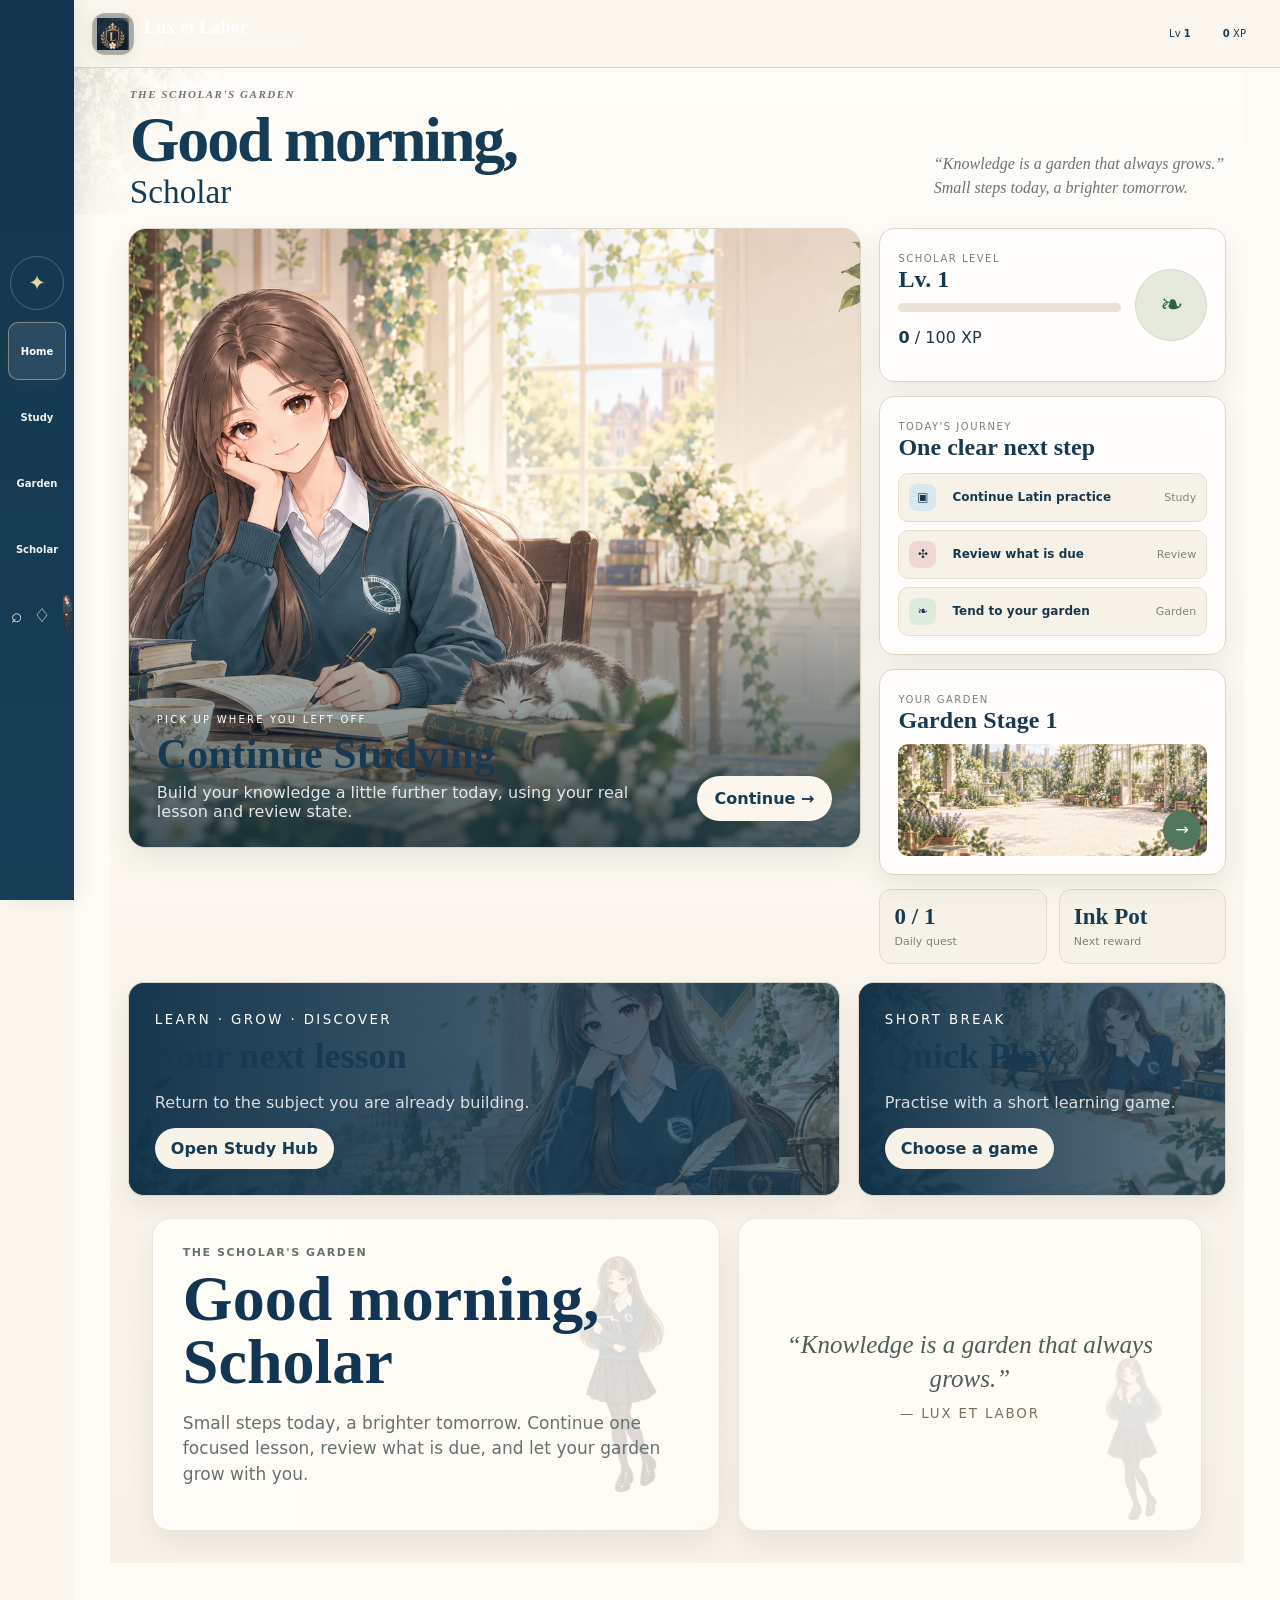
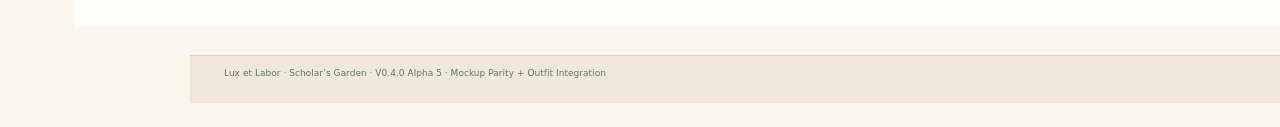
==== commit 65a9857b: "Add files via upload" ====
--- a/index.html
+++ b/index.html
@@ -1,195 +1,186 @@
-<!doctype html>
+<!DOCTYPE html>
+
 <html lang="en">
 <head>
-<meta charset="utf-8">
-<meta name="viewport" content="width=device-width,initial-scale=1,viewport-fit=cover">
-<meta name="theme-color" content="#f8f4ea">
-<meta name="description" content="Lux et Labor — The Scholar's Garden">
+<meta charset="utf-8"/>
+<meta content="width=device-width,initial-scale=1,viewport-fit=cover" name="viewport"/>
+<meta content="#173a52" name="theme-color"/>
+<meta content="Lux et Labor — The Scholar's Garden" name="description"/>
 <title>Lux et Labor — The Scholar’s Garden</title>
-<link rel="manifest" href="./manifest.webmanifest">
-<link rel="icon" type="image/png" sizes="32x32" href="./favicon_32.png">
-<link rel="icon" type="image/png" sizes="192x192" href="./favicon_192.png">
-<link rel="apple-touch-icon" sizes="180x180" href="./apple_touch_icon_180.png">
-<link rel="stylesheet" href="./styles.css?v=0.4.0-a3">
-<link rel="stylesheet" href="./scholar-assets.css?v=0.4.0-a3">
-<link rel="stylesheet" href="./latin-games.css?v=0.4.0-a3">
-<link rel="stylesheet" href="./v04-visual.css?v=0.4.0-a3">
-<link rel="stylesheet" href="./v04-ui-assets.css?v=0.4.0-a3">
-<link rel="stylesheet" href="./v04-alpha3.css?v=0.4.0-a3">
-<link rel="preload" as="image" href="./scholar_idle.png">
-</head>
+<link href="./manifest.webmanifest" rel="manifest"/>
+<link href="./favicon_32.png" rel="icon" sizes="32x32" type="image/png"/>
+<link href="./favicon_192.png" rel="icon" sizes="192x192" type="image/png"/>
+<link href="./apple_touch_icon_180.png" rel="apple-touch-icon" sizes="180x180"/>
+<link href="./styles.css?v=0.4.0-a5-rc4" rel="stylesheet"/>
+<link href="./scholar-assets.css?v=0.4.0-a5-rc4" rel="stylesheet"/>
+<link href="./latin-games.css?v=0.4.0-a5-rc4" rel="stylesheet"/>
+<link href="./v04-visual.css?v=0.4.0-a5-rc4" rel="stylesheet"/>
+<link href="./v04-ui-assets.css?v=0.4.0-a5-rc4" rel="stylesheet"/>
+<link href="./v04-alpha3.css?v=0.4.0-a5-rc4" rel="stylesheet"/>
+<link href="./v04-alpha4.css?v=0.4.0-a5-rc4" rel="stylesheet"/>
+<link href="./v04-alpha4-1.css?v=0.4.0-a5-rc4" rel="stylesheet"/>
+<link href="./v04-alpha5-parity.css?v=0.4.0-a5-rc4" rel="stylesheet"/>
+<link as="image" href="./scholar_idle.png" rel="preload"/>
+<link href="./v04-alpha5-p1.css?v=0.4.0-a5-rc4" rel="stylesheet"/>
+<link href="./v04-alpha5-p2.css?v=0.4.0-a5-rc4" rel="stylesheet"/>
+<link href="./v04-alpha5-p3.css?v=0.4.0-a5-rc4" rel="stylesheet"/>
+<link href="./v04-alpha5-p4.css?v=0.4.0-a5-rc4" rel="stylesheet"/>
+<link href="./v04-alpha5-rc.css?v=0.4.0-a5-rc4" rel="stylesheet"/>
+<meta content="V0.4.0 Alpha 5 RC4" name="scholar-garden-build"/><link href="./v04-alpha6-ui-rebuild.css?v=0.4.0-a6-ui-rebuild" rel="stylesheet"/></head>
 <body>
 <div class="app-shell">
 <header class="brandbar">
- <button class="brand" type="button" data-brand-home aria-label="Home">
-   <span class="brand-mark" aria-hidden="true"><img src="./favicon_192.png" alt="" decoding="async"></span>
-   <span><strong>Lux et Labor</strong><small>The Scholar’s Garden</small></span>
- </button>
- <div class="scholar-chip"><span>Lv <b data-growth="level">1</b></span><span><b data-growth="xp">0</b> XP</span></div>
+<button aria-label="Home" class="brand" data-brand-home="" type="button">
+<span aria-hidden="true" class="brand-mark"><img alt="" decoding="async" src="./favicon_192.png"/></span>
+<span><strong>Lux et Labor</strong><small>The Scholar’s Garden</small></span>
+</button>
+<div class="scholar-chip"><span>Lv <b data-growth="level">1</b></span><span><b data-growth="xp">0</b> XP</span></div>
 </header>
-
-<nav class="global-nav" aria-label="Primary">
- <button data-global-route="home"><span aria-hidden="true">⌂</span><b>Home</b></button>
- <button data-global-route="study"><span aria-hidden="true">◇</span><b>Study</b></button>
- <button data-global-route="garden"><span aria-hidden="true">❧</span><b>Garden</b></button>
- <button data-global-route="scholar"><span aria-hidden="true">♙</span><b>Scholar</b></button>
+<nav aria-label="Primary" class="global-nav">
+<button data-global-route="home"><span aria-hidden="true">⌂</span><b>Home</b></button>
+<button data-global-route="study"><span aria-hidden="true">◇</span><b>Study</b></button>
+<button data-global-route="garden"><span aria-hidden="true">❧</span><b>Garden</b></button>
+<button data-global-route="scholar"><span aria-hidden="true">♙</span><b>Scholar</b></button>
 </nav>
-
 <main class="main-stage">
 <section class="route-screen" data-route-screen="home" id="homeScreen">
- <section class="v04-home-overview" aria-label="Today's journey">
-   <div class="v04-journey-title">
-     <p class="eyebrow">TODAY'S JOURNEY</p>
-     <strong id="journeyHeadline">Choose one clear next step.</strong>
-   </div>
-   <div class="v04-journey-stats">
-     <button type="button" class="v04-journey-chip" data-journey="garden" data-global-route="garden"><small>GARDEN</small><b id="journeyGarden">Stage 1</b></button>
-     <div class="v04-journey-chip" data-journey="daily"><small>DAILY QUEST</small><b id="journeyDaily">0 / 3</b></div>
-     <div class="v04-journey-chip" data-journey="reward"><small>NEXT REWARD</small><b id="journeyReward">Ink Pot</b></div>
-   </div>
- </section>
- <section class="raising-hero">
-   <aside class="scholar-base-scene" id="scholarScene" aria-label="Current Scholar">
-     <div class="base-scene-backdrop" aria-hidden="true"></div>
-     <div class="base-scene-head">
-       <div><p class="eyebrow">MY SCHOLAR</p><h1>Scholar Level <span data-growth="level">1</span></h1></div>
-       <button class="scene-link" data-global-route="scholar">Open Scholar</button>
-     </div>
-
-     <div class="base-character-stage" id="scholarArtSlot" data-art-slot="master-scholar">
-       <img id="homeScholarImage" class="scholar-character-art home-scholar-art" src="./scholar_idle.png" alt="Scholar" fetchpriority="high" decoding="async">
-       <div class="home-avatar-layer" data-home-avatar-layer="back-hair"></div>
-       <div class="home-avatar-layer home-avatar-body" data-home-avatar-layer="base-character"><span class="scene-sigil">S</span></div>
-       <div class="home-avatar-layer" data-home-avatar-layer="outfit"></div>
-       <div class="home-avatar-layer" data-home-avatar-layer="front-hair"></div>
-       <div class="home-avatar-layer" data-home-avatar-layer="accessory"></div>
-       <div class="home-avatar-layer" data-home-avatar-layer="hand-item"></div>
-       <div class="character-art-label">Stable layered character slot</div>
-     </div>
-
-     <div class="base-scene-hud">
-       <div class="scene-xp">
-         <div><small>SCHOLAR XP</small><span><b data-growth="xp">0</b> / <b data-growth="next">100</b></span></div>
-         <div class="progress-track"><i data-growth-bar></i></div>
-       </div>
-       <div class="scene-loadout" id="sceneLoadout">
-         <span>Hair · Starter</span><span>Outfit · Starter</span><span>Accessory · None</span>
-       </div>
-     </div>
-
-     <div class="scene-world-row">
-       <div class="scene-growth-card">
-         <small>WORLD GROWTH</small>
-         <strong id="homeGrowthStage">Garden Stage 1</strong>
-         <span id="homeGrowthHint">Your Scholar world is beginning to grow.</span>
-         <div class="scene-unlocks" id="sceneUnlockedDecor"></div>
-       </div>
-       <div class="scene-reward-card" id="nextRewardCard">
-         <div class="reward-art-slot large" id="nextRewardArt" data-art-slot="next-reward" aria-label="Reward artwork placeholder"></div>
-         <div class="reward-copy">
-           <small>NEXT UNLOCK</small>
-           <h3 id="nextRewardName">Ink Pot</h3>
-           <p id="nextRewardCopy">40 XP to unlock</p>
-           <div class="progress-track"><i id="nextRewardBar"></i></div>
-           <span class="reward-destination">For your Scholar world</span>
-         </div>
-       </div>
-     </div>
-   </aside>
-
-   <section class="quest-log-panel">
-     <header class="quest-log-head">
-       <div><p class="eyebrow">TODAY</p><h2 id="homeGreeting">Good afternoon</h2><p id="homeDate"></p></div>
-       <span class="quest-log-label">QUEST LOG</span>
-     </header>
-
-     <div class="week-strip quest-week" id="weekStrip" aria-label="Seven-day learning status"></div>
-
-     <article class="main-quest quest-log-main" id="mainQuest"></article>
-     <div class="secondary-task-grid quest-side-list" id="secondaryTasks"></div>
-
-     <section class="home-progress quest-progress">
-       <div><small>TODAY'S PROGRESS</small><strong id="todayProgressText">0 / 3 tasks complete</strong></div>
-       <div class="progress-track"><i id="todayProgressBar"></i></div>
-     </section>
-   </section>
- </section>
-
- <section class="subject-training-section home-zone" id="continueLearningSection">
-   <div class="section-title">
-     <div><p class="eyebrow">CONTINUE LEARNING</p><h2>Pick up where you left off</h2></div>
-     <button class="text-button" type="button" data-global-route="study">See all subjects</button>
-   </div>
-   <p class="v04-section-lede">Recommended from your real recent activity, due review and current learning. Each card has one clear next action.</p>
-   <div class="subject-training-grid" id="subjectTrainingGrid"></div>
- </section>
-
- <section class="quick-play-section home-zone">
-   <div class="section-title">
-     <div><p class="eyebrow">QUICK PLAY</p><h2>Short learning games</h2></div>
-     <button class="text-button" id="seeAllGames">See all games</button>
-   </div>
-   <div class="quick-play-grid" id="quickPlayGrid"></div>
-   <div class="all-games-drawer hidden" id="allGamesDrawer"></div>
- </section>
-</section>
-
+<section aria-label="Today's journey" class="v04-home-overview">
+<div class="v04-journey-title">
+<p class="eyebrow">TODAY'S JOURNEY</p>
+<strong id="journeyHeadline">Choose one clear next step.</strong>
+</div>
+<div class="v04-journey-stats">
+<button class="v04-journey-chip" data-global-route="garden" data-journey="garden" type="button"><small>GARDEN</small><b id="journeyGarden">Stage 1</b></button>
+<div class="v04-journey-chip" data-journey="daily"><small>DAILY QUEST</small><b id="journeyDaily">0 / 3</b></div>
+<div class="v04-journey-chip" data-journey="reward"><small>NEXT REWARD</small><b id="journeyReward">Ink Pot</b></div>
+</div>
+</section>
+<section class="raising-hero">
+<aside aria-label="Current Scholar" class="scholar-base-scene" id="scholarScene">
+<div aria-hidden="true" class="base-scene-backdrop"></div>
+<div class="base-scene-head">
+<div><p class="eyebrow">MY SCHOLAR</p><h1>Scholar Level <span data-growth="level">1</span></h1></div>
+<button class="scene-link" data-global-route="scholar">Open Scholar</button>
+</div>
+<div class="base-character-stage" data-art-slot="master-scholar" id="scholarArtSlot">
+<img alt="Scholar" class="scholar-character-art home-scholar-art" decoding="async" fetchpriority="high" id="homeScholarImage" src="./scholar_idle.png"/>
+<div class="home-avatar-layer" data-home-avatar-layer="back-hair"></div>
+<div class="home-avatar-layer home-avatar-body" data-home-avatar-layer="base-character"><span class="scene-sigil">S</span></div>
+<div class="home-avatar-layer" data-home-avatar-layer="outfit"></div>
+<div class="home-avatar-layer" data-home-avatar-layer="front-hair"></div>
+<div class="home-avatar-layer" data-home-avatar-layer="accessory"></div>
+<div class="home-avatar-layer" data-home-avatar-layer="hand-item"></div>
+<div class="character-art-label">Stable layered character slot</div>
+</div>
+<div class="base-scene-hud">
+<div class="scene-xp">
+<div><small>SCHOLAR XP</small><span><b data-growth="xp">0</b> / <b data-growth="next">100</b></span></div>
+<div class="progress-track"><i data-growth-bar=""></i></div>
+</div>
+<div class="scene-loadout" id="sceneLoadout">
+<span>Hair · Starter</span><span>Outfit · Starter</span><span>Accessory · None</span>
+</div>
+</div>
+<div class="scene-world-row">
+<div class="scene-growth-card">
+<small>WORLD GROWTH</small>
+<strong id="homeGrowthStage">Garden Stage 1</strong>
+<span id="homeGrowthHint">Your Scholar world is beginning to grow.</span>
+<div class="scene-unlocks" id="sceneUnlockedDecor"></div>
+</div>
+<div class="scene-reward-card" id="nextRewardCard">
+<div aria-label="Reward artwork placeholder" class="reward-art-slot large" data-art-slot="next-reward" id="nextRewardArt"></div>
+<div class="reward-copy">
+<small>NEXT UNLOCK</small>
+<h3 id="nextRewardName">Ink Pot</h3>
+<p id="nextRewardCopy">40 XP to unlock</p>
+<div class="progress-track"><i id="nextRewardBar"></i></div>
+<span class="reward-destination">For your Scholar world</span>
+</div>
+</div>
+</div>
+</aside>
+<section class="quest-log-panel">
+<header class="quest-log-head">
+<div><p class="eyebrow">TODAY</p><h2 id="homeGreeting">Good afternoon</h2><p id="homeDate"></p></div>
+<span class="quest-log-label">QUEST LOG</span>
+</header>
+<div aria-label="Seven-day learning status" class="week-strip quest-week" id="weekStrip"></div>
+<article class="main-quest quest-log-main" id="mainQuest"></article>
+<div class="secondary-task-grid quest-side-list" id="secondaryTasks"></div>
+<section class="home-progress quest-progress">
+<div><small>TODAY'S PROGRESS</small><strong id="todayProgressText">0 / 3 tasks complete</strong></div>
+<div class="progress-track"><i id="todayProgressBar"></i></div>
+</section>
+</section>
+</section>
+<section class="subject-training-section home-zone" id="continueLearningSection">
+<div class="section-title">
+<div><p class="eyebrow">CONTINUE LEARNING</p><h2>Pick up where you left off</h2></div>
+<button class="text-button" data-global-route="study" type="button">See all subjects</button>
+</div>
+<p class="v04-section-lede">Recommended from your real recent activity, due review and current learning. Each card has one clear next action.</p>
+<div class="subject-training-grid" id="subjectTrainingGrid"></div>
+</section>
+<section class="quick-play-section home-zone">
+<div class="section-title">
+<div><p class="eyebrow">QUICK PLAY</p><h2>Short learning games</h2></div>
+<button class="text-button" id="seeAllGames">See all games</button>
+</div>
+<div class="quick-play-grid" id="quickPlayGrid"></div>
+<div class="all-games-drawer hidden" id="allGamesDrawer"></div>
+</section>
+</section>
 <section class="route-screen hidden" data-route-screen="study" id="studyScreen">
- <section class="v04-study-hero" aria-labelledby="v04StudyTitle">
-   <div class="v04-study-hero-copy">
-     <p class="eyebrow">DISCOVER · PRACTISE · MAKE PROGRESS</p>
-     <h1 id="v04StudyTitle">Study Hub</h1>
-     <p>Choose a subject and continue your learning journey. Current Year 9 learning stays separate from Year 8 Foundation Review.</p>
-     <div class="v04-year-switch" aria-label="Study year">
-       <button type="button" data-v04-year="current" aria-pressed="true">Year 9 · Current</button>
-       <button type="button" data-v04-year="foundation" aria-pressed="false">Year 8 · Foundation</button>
-     </div>
-   </div>
- </section>
-
- <section class="study-band">
-   <div class="section-title"><div><p class="eyebrow">CURRENT</p><h2>Year 9</h2></div><span class="route-pill current">Current curriculum</span></div>
-   <div class="study-grid" id="currentStudyGrid"></div>
- </section>
-
- <section class="study-band foundation-band">
-   <div class="section-title"><div><p class="eyebrow">FOUNDATION REVIEW</p><h2>Year 8</h2></div><span class="route-pill foundation">Consolidation</span></div>
-   <div class="study-grid" id="foundationStudyGrid"></div>
- </section>
-</section>
-
+<section aria-labelledby="v04StudyTitle" class="v04-study-hero">
+<div class="v04-study-hero-copy">
+<p class="eyebrow">DISCOVER · PRACTISE · MAKE PROGRESS</p>
+<h1 id="v04StudyTitle">Study Hub</h1>
+<p>Choose a subject and continue your learning journey. Current Year 9 learning stays separate from Year 8 Foundation Review.</p>
+<div aria-label="Study year" class="v04-year-switch">
+<button aria-pressed="true" data-v04-year="current" type="button">Year 9 · Current</button>
+<button aria-pressed="false" data-v04-year="foundation" type="button">Year 8 · Foundation</button>
+</div>
+</div>
+</section>
+<section class="study-band">
+<div class="section-title"><div><p class="eyebrow">CURRENT</p><h2>Year 9</h2></div><span class="route-pill current">Current curriculum</span></div>
+<div class="study-grid" id="currentStudyGrid"></div>
+</section>
+<section class="study-band foundation-band">
+<div class="section-title"><div><p class="eyebrow">FOUNDATION REVIEW</p><h2>Year 8</h2></div><span class="route-pill foundation">Consolidation</span></div>
+<div class="study-grid" id="foundationStudyGrid"></div>
+</section>
+</section>
 <section class="route-screen hidden" data-route-screen="subject" id="subjectScreen">
- <button class="back-link" type="button" data-global-route="study">← Study</button>
- <header class="subject-hub-header">
-   <div>
-     <div class="subject-kicker"><span id="subjectIcon">L</span><span id="subjectTrack" class="route-pill foundation">Foundation Review</span></div>
-     <h1 id="subjectTitle">Latin</h1>
-     <p id="subjectSubtitle">Build fluency through short, focused sessions.</p>
-   </div>
-   <div class="subject-summary">
-     <img id="subjectScholarPose" class="subject-scholar-pose hidden" alt="" loading="lazy" decoding="async">
-     <span id="subjectMastery">Learning in progress</span>
-     <span id="subjectDue">0 due</span>
-     <button class="primary" id="subjectContinue">Continue today</button>
-   </div>
- </header>
-
- <nav class="subject-tabs unified-tabs" aria-label="Subject sections">
-   <button data-subject-tab="learn">Learn</button>
-   <button data-subject-tab="practice">Practise</button>
-   <button data-subject-tab="play">Play</button>
-   <button data-subject-tab="progress">Progress</button>
- </nav>
-
- <div id="subjectContent">
-   <section class="subject-pane" data-subject-pane="learn" id="genericLearnPane"></section>
-   <section class="subject-pane hidden" data-subject-pane="practice" id="genericPracticePane"></section>
-   <section class="subject-pane hidden" data-subject-pane="review" id="genericReviewPane"></section>
-   <section class="subject-pane hidden" data-subject-pane="play" id="genericPlayPane"></section>
-   <section class="subject-pane hidden" data-subject-pane="progress" id="genericProgressPane"></section>
-
-   <div class="engine-host hidden" id="latinScreen">
-     <section class="latin-view" id="latinHome">
+<button class="back-link" data-global-route="study" type="button">← Study</button>
+<header class="subject-hub-header">
+<div>
+<div class="subject-kicker"><span id="subjectIcon">L</span><span class="route-pill foundation" id="subjectTrack">Foundation Review</span></div>
+<h1 id="subjectTitle">Latin</h1>
+<p id="subjectSubtitle">Build fluency through short, focused sessions.</p>
+</div>
+<div class="subject-summary">
+<img alt="" class="subject-scholar-pose hidden" decoding="async" id="subjectScholarPose" loading="lazy"/>
+<span id="subjectMastery">Learning in progress</span>
+<span id="subjectDue">0 due</span>
+<button class="primary" id="subjectContinue">Continue today</button>
+</div>
+</header>
+<nav aria-label="Subject sections" class="subject-tabs unified-tabs">
+<button data-subject-tab="learn">Learn</button>
+<button data-subject-tab="practice">Practise</button>
+<button data-subject-tab="play">Play</button>
+<button data-subject-tab="progress">Progress</button>
+</nav>
+<div id="subjectContent">
+<section class="subject-pane" data-subject-pane="learn" id="genericLearnPane"></section>
+<section class="subject-pane hidden" data-subject-pane="practice" id="genericPracticePane"></section>
+<section class="subject-pane hidden" data-subject-pane="review" id="genericReviewPane"></section>
+<section class="subject-pane hidden" data-subject-pane="play" id="genericPlayPane"></section>
+<section class="subject-pane hidden" data-subject-pane="progress" id="genericProgressPane"></section>
+<div class="engine-host hidden" id="latinScreen">
+<section class="latin-view" id="latinHome">
 <div class="subject-stats card"><div><b data-latin-stat="attempts">0</b><span>Practice</span></div><div><b data-latin-stat="due">0</b><span>Due reviews</span></div><div><b>Focus</b><span>Mixed learning</span></div></div>
 <div class="quick-actions"><button class="primary" id="latinMixed">Balanced mixed 15</button><button class="secondary" id="latinQuick">Quick 8</button></div>
 <div class="learning-grid" id="latinPracticeCards"></div>
@@ -210,15 +201,15 @@
 </section>
 <section class="latin-view hidden" id="gamePlay">
 <div class="game-shell-v2">
-<header class="game-top-v2"><div><button class="secondaryButton" data-gamev2-hub type="button">← Games</button><p class="eyebrow">LATIN GAME</p><h1 id="gameTitle">Game</h1><p id="gameSubtitle"></p></div>
+<header class="game-top-v2"><div><button class="secondaryButton" data-gamev2-hub="" type="button">← Games</button><p class="eyebrow">LATIN GAME</p><h1 id="gameTitle">Game</h1><p id="gameSubtitle"></p></div>
 <div class="game-hud-v2"><div><span id="gameLevel">Level 1 / 6</span><div class="game-level-dots" id="gameLevelDots"></div></div><div><small>Game Points</small><strong id="gamePoints">0</strong></div><div><small>Streak</small><strong id="gameStreak">0</strong></div><div><small>Focus Shields</small><strong id="gameShields">◆ ◆ ◆</strong></div><button id="gameSoundButton" type="button">♪ Soft sound</button></div></header>
 <div class="game-progress-v2"><i id="gameProgressFill"></i></div><p class="game-mood-v2" id="gameMood">Choose a level.</p><div id="gameArea"></div>
 </div>
 </section>
-   </div>
-   <div class="engine-host hidden" id="frenchScreen">
-     <small id="frenchLoadStatus" class="quiet-status">Preparing French learning tools…</small>
-     <section class="french-view" id="frenchHome">
+</div>
+<div class="engine-host hidden" id="frenchScreen">
+<small class="quiet-status" id="frenchLoadStatus">Preparing French learning tools…</small>
+<section class="french-view" id="frenchHome">
 <div class="subject-stats card" id="frenchHomeStats"><div><b>Practice</b><span>Focused session</span></div><div><b>Review</b><span>Weak areas</span></div><div><b>—</b><span>Due review</span></div></div>
 <div class="practice-setup card"><div><label>Topic<select id="frenchTopic"><option value="all">Loading…</option></select></label><label>Questions<select id="frenchCount"><option>8</option><option selected="">10</option><option>15</option><option>20</option></select></label></div><div><button class="primary" id="frenchStartPractice">Start practice</button><button class="secondary" id="frenchDue">Due review</button></div></div>
 <div class="learning-grid" id="frenchTopicCards"></div>
@@ -228,151 +219,162 @@
 <section class="french-view hidden" id="frenchWriting"><div class="page-head"><div><p class="eyebrow">ÉCRITURE</p><h2>Writing challenges</h2></div><p>Model answers are examples, not the only valid response.</p></div><div class="writing-grid"><aside id="frenchWritingTasks"></aside><article class="card" id="frenchWritingEditor"></article></div></section>
 <section class="french-view hidden" id="frenchSpelling"><article class="spelling-hero card"><img alt="" src="hero_08.webp"/><div><p class="eyebrow">ATELIER D’ORTHOGRAPHE</p><h2>Spell what you really know</h2><p>Exact learned French spelling. Accents count. Wrong words return later, not immediately.</p><p>Due spelling words: <b id="frenchSpellDue">0</b></p><button class="primary" id="startFrenchSpelling">Start 8-word session</button></div></article><div class="quiz-card card" id="frenchSpellingBox"></div></section>
 <section class="french-view hidden" id="frenchProgress"><div class="page-head"><div><p class="eyebrow">FRENCH PROGRESS</p><h2>Practice evidence</h2></div></div><div class="progress-stats" id="frenchProgressStats"></div><div class="topic-progress" id="frenchTopicProgress"></div></section>
-   </div>
- </div>
-</section>
-
+</div>
+</div>
+</section>
 <section class="route-screen hidden" data-route-screen="garden" id="gardenScreen">
- <article class="garden-world">
-   <img id="gardenImage" src="garden_01.webp" alt="Scholar's Garden" fetchpriority="low">
-   <div class="garden-overlay">
-     <p class="eyebrow">YOUR GROWTH WORLD</p>
-     <h1>Scholar’s Garden</h1>
-     <div id="gardenGrowthSpecimen" class="garden-growth-specimen" hidden aria-live="polite"></div>
-     <div class="garden-meta">
-       <span><small>Garden stage</small><strong id="gardenStageText">Stage 1</strong></span>
-       <span><small>Scholar level</small><strong>Lv <span data-growth="level">1</span></strong></span>
-     </div>
-     <div class="garden-progress"><div><span>Next stage</span><b id="gardenNextLabel">400 XP</b></div><div class="progress-track"><i id="gardenStageBar"></i></div></div>
-     <div class="garden-next"><small>NEXT VISUAL UNLOCK</small><strong id="gardenUnlockName">Ink Pot</strong></div>
-     <button class="secondary light" id="gardenExplore">Explore growth</button>
-   </div>
- </article>
- <section class="garden-explore hidden" id="gardenExplorePanel">
-   <div class="section-title"><div><p class="eyebrow">RECENT GROWTH</p><h2>What your study has grown</h2></div></div>
-   <div class="reward-grid" id="gardenRewards"></div>
- </section>
-</section>
-
+<article class="garden-world">
+<img alt="Scholar's Garden" fetchpriority="low" id="gardenImage" src="garden_01.webp"/>
+<div class="garden-overlay">
+<p class="eyebrow">YOUR GROWTH WORLD</p>
+<h1>Scholar’s Garden</h1>
+<div aria-live="polite" class="garden-growth-specimen" hidden="" id="gardenGrowthSpecimen"></div>
+<div class="garden-meta">
+<span><small>Garden stage</small><strong id="gardenStageText">Stage 1</strong></span>
+<span><small>Scholar level</small><strong>Lv <span data-growth="level">1</span></strong></span>
+</div>
+<div class="garden-growth-live-copy">
+<strong id="gardenGrowthName">Seedling</strong>
+<span id="gardenGrowthCopy">The first signs of your study habit are taking root.</span>
+<small id="gardenGrowthNextText">400 XP until Stage 2</small>
+</div>
+<div class="garden-progress"><div><span>Next stage</span><b id="gardenNextLabel">400 XP</b></div><div class="progress-track"><i id="gardenStageBar"></i></div></div>
+<div class="garden-next"><small>NEXT VISUAL UNLOCK</small><strong id="gardenUnlockName">Ink Pot</strong></div>
+<button class="secondary light" id="gardenExplore">Explore growth</button>
+</div>
+</article>
+<section class="garden-explore hidden" id="gardenExplorePanel">
+<section class="garden-growth-path">
+<div class="section-title"><div><p class="eyebrow">GROWTH PATH</p><h2>Your Garden through study</h2></div></div>
+<p class="v04-section-lede">The plant follows your existing Scholar XP milestones. It does not change academic mastery or review scheduling.</p>
+<div class="garden-growth-timeline" id="gardenGrowthTimeline"></div>
+</section>
+<section class="garden-recent-growth">
+<div class="section-title"><div><p class="eyebrow">RECENT GROWTH</p><h2>What your study has grown</h2></div></div>
+<div class="reward-grid" id="gardenRewards"></div>
+</section>
+</section>
+</section>
 <section class="route-screen hidden" data-route-screen="scholar" id="scholarScreen">
- <header class="page-title"><p class="eyebrow">YOUR SCHOLAR</p><h1>Scholar</h1><p>Your style, collection and achievements in one place.</p></header>
- <nav class="scholar-tabs" aria-label="Scholar sections">
-   <button data-scholar-tab="overview">Overview</button>
-   <button data-scholar-tab="wardrobe">Wardrobe</button>
-   <button data-scholar-tab="collection">Collection</button>
-   <button data-scholar-tab="achievements">Achievements</button>
-   <button data-scholar-tab="profile">Profile</button>
- </nav>
-
- <section class="scholar-pane" data-scholar-pane="overview">
-   <div class="scholar-overview-grid">
-     <article class="scholar-identity-card">
-       <img id="scholarOverviewImage" src="./scholar_idle.png" alt="Scholar" loading="lazy" decoding="async">
-       <div class="scholar-identity-copy">
-         <p class="eyebrow">SCHOLAR IDENTITY</p>
-         <h2 id="scholarOverviewName">Scholar</h2>
-         <p id="scholarOverviewLevel">Level 1</p>
-         <div class="scholar-overview-xp">
-           <div><span>Scholar XP</span><b id="scholarOverviewXP">0 / 100</b></div>
-           <div class="progress-track"><i id="scholarOverviewXPBar"></i></div>
-         </div>
-         <div class="scholar-recent" id="scholarOverviewRecent"></div>
-       </div>
-     </article>
-     <article class="scholar-stats-card">
-       <p class="eyebrow">GROWTH SNAPSHOT</p>
-       <div class="scholar-stats-grid">
-         <div class="scholar-stat"><small>STUDY DAYS</small><strong id="scholarStatDays">0</strong></div>
-         <div class="scholar-stat"><small>GARDEN</small><strong id="scholarStatGarden">Stage 1</strong></div>
-         <div class="scholar-stat"><small>LATIN XP</small><strong id="scholarStatLatin">0</strong></div>
-         <div class="scholar-stat"><small>FRENCH XP</small><strong id="scholarStatFrench">0</strong></div>
-       </div>
-     </article>
-   </div>
- </section>
-
- <section class="scholar-pane hidden" data-scholar-pane="wardrobe">
-   <div class="scholar-layout">
-     <article class="avatar-stage card-soft" aria-label="Avatar preview area">
-       <div class="avatar-canvas" id="avatarCanvas" data-avatar-canvas="560x760">
-         <img id="wardrobeScholarImage" class="scholar-character-art wardrobe-scholar-art" src="./outfit_school_uniform.png" alt="Equipped Scholar outfit" loading="lazy" decoding="async">
-         <div class="avatar-layer layer-backhair" data-avatar-layer="back-hair"></div>
-         <div class="avatar-layer layer-body" data-avatar-layer="base-body"><span>Scholar</span></div>
-         <div class="avatar-layer layer-outfit" data-avatar-layer="outfit"></div>
-         <div class="avatar-layer layer-fronthair" data-avatar-layer="front-hair"></div>
-         <div class="avatar-layer layer-expression" data-avatar-layer="expression"></div>
-         <div class="avatar-layer layer-accessory" data-avatar-layer="accessory"></div>
-         <div class="avatar-layer layer-hand" data-avatar-layer="hand-item"></div>
-       </div>
-       <p class="avatar-note">Full-render Scholar appearances. Locked styles unlock through study.</p>
-     </article>
-     <aside class="wardrobe-panel">
-       <p class="eyebrow">WARDROBE</p><h2>Build your look</h2>
-       <div id="wardrobeControls"></div>
-       <div id="avatarLayerControls" hidden></div>
-     </aside>
-   </div>
- </section>
-
- <section class="scholar-pane hidden" data-scholar-pane="collection">
-   <div class="filter-row" id="collectionFilters">
-     <button class="active" data-collection-filter="All">All</button>
-     <button data-collection-filter="Scholar">Scholar</button>
-     <button data-collection-filter="Latin">Latin</button>
-     <button data-collection-filter="French">French</button>
-     <button data-collection-filter="Prestige">Prestige</button>
-   </div>
-   <div class="collection-grid" id="collectionGrid"></div>
- </section>
-
- <section class="scholar-pane hidden" data-scholar-pane="achievements">
-   <div class="medal-grid" id="medalGrid"></div>
- </section>
-
- <section class="scholar-pane hidden" data-scholar-pane="profile">
-   <div class="profile-layout">
-     <article class="profile-card">
-       <p class="eyebrow">PROFILE</p><h2>Learner details</h2>
-       <p class="profile-note">Your display name is stored only in this browser’s Scholar Garden UX state. Changing it does not alter mastery, XP or revision history.</p>
-       <div class="profile-field">
-         <label for="scholarDisplayName">Display name</label>
-         <input id="scholarDisplayName" type="text" maxlength="32" autocomplete="nickname" placeholder="Scholar">
-       </div>
-       <div class="profile-actions">
-         <button class="primary" id="saveScholarProfile">Save name</button>
-         <button class="secondary" id="clearScholarProfile">Clear</button>
-       </div>
-     </article>
-     <aside class="profile-card">
-       <p class="eyebrow">LOCAL DATA</p><h2>State summary</h2>
-       <div class="profile-data-list" id="scholarProfileData"></div>
-     </aside>
-   </div>
- </section>
+<header class="page-title"><p class="eyebrow">YOUR SCHOLAR</p><h1>Scholar</h1><p>Your style, collection and achievements in one place.</p></header>
+<nav aria-label="Scholar sections" class="scholar-tabs">
+<button data-scholar-tab="overview">Overview</button>
+<button data-scholar-tab="wardrobe">Wardrobe</button>
+<button data-scholar-tab="collection">Collection</button>
+<button data-scholar-tab="achievements">Achievements</button>
+<button data-scholar-tab="profile">Profile</button>
+</nav>
+<section class="scholar-pane" data-scholar-pane="overview">
+<div class="scholar-overview-grid">
+<article class="scholar-identity-card">
+<img alt="Scholar" decoding="async" id="scholarOverviewImage" loading="lazy" src="./scholar_idle.png"/>
+<div class="scholar-identity-copy">
+<p class="eyebrow">SCHOLAR IDENTITY</p>
+<h2 id="scholarOverviewName">Scholar</h2>
+<p id="scholarOverviewLevel">Level 1</p>
+<div class="scholar-overview-xp">
+<div><span>Scholar XP</span><b id="scholarOverviewXP">0 / 100</b></div>
+<div class="progress-track"><i id="scholarOverviewXPBar"></i></div>
+</div>
+<div class="scholar-recent" id="scholarOverviewRecent"></div>
+</div>
+</article>
+<article class="scholar-stats-card">
+<div class="scholar-garden-specimen" hidden="" id="scholarGardenSpecimen"></div>
+<p class="eyebrow">GROWTH SNAPSHOT</p>
+<div class="scholar-stats-grid">
+<div class="scholar-stat"><small>STUDY DAYS</small><strong id="scholarStatDays">0</strong></div>
+<div class="scholar-stat"><small>GARDEN</small><strong id="scholarStatGarden">Stage 1</strong></div>
+<div class="scholar-stat"><small>LATIN XP</small><strong id="scholarStatLatin">0</strong></div>
+<div class="scholar-stat"><small>FRENCH XP</small><strong id="scholarStatFrench">0</strong></div>
+</div>
+</article>
+</div>
+</section>
+<section class="scholar-pane hidden" data-scholar-pane="wardrobe">
+<div class="scholar-layout">
+<article aria-label="Avatar preview area" class="avatar-stage card-soft">
+<div class="avatar-canvas" data-avatar-canvas="560x760" id="avatarCanvas">
+<img alt="Equipped Scholar outfit" class="scholar-character-art wardrobe-scholar-art" decoding="async" id="wardrobeScholarImage" loading="lazy" src="./outfit_school_uniform.png"/>
+<div class="avatar-layer layer-backhair" data-avatar-layer="back-hair"></div>
+<div class="avatar-layer layer-body" data-avatar-layer="base-body"><span>Scholar</span></div>
+<div class="avatar-layer layer-outfit" data-avatar-layer="outfit"></div>
+<div class="avatar-layer layer-fronthair" data-avatar-layer="front-hair"></div>
+<div class="avatar-layer layer-expression" data-avatar-layer="expression"></div>
+<div class="avatar-layer layer-accessory" data-avatar-layer="accessory"></div>
+<div class="avatar-layer layer-hand" data-avatar-layer="hand-item"></div>
+</div>
+<p class="avatar-note">Full-render Scholar appearances. Locked styles unlock through study.</p>
+</article>
+<aside class="wardrobe-panel">
+<p class="eyebrow">WARDROBE</p><h2>Build your look</h2>
+<div id="wardrobeControls"></div>
+<div hidden="" id="avatarLayerControls"></div>
+</aside>
+</div>
+</section>
+<section class="scholar-pane hidden" data-scholar-pane="collection">
+<div class="filter-row" id="collectionFilters">
+<button class="active" data-collection-filter="All">All</button>
+<button data-collection-filter="Scholar">Scholar</button>
+<button data-collection-filter="Latin">Latin</button>
+<button data-collection-filter="French">French</button>
+<button data-collection-filter="Prestige">Prestige</button>
+</div>
+<div class="collection-grid" id="collectionGrid"></div>
+</section>
+<section class="scholar-pane hidden" data-scholar-pane="achievements">
+<div class="medal-grid" id="medalGrid"></div>
+</section>
+<section class="scholar-pane hidden" data-scholar-pane="profile">
+<div class="profile-layout">
+<article class="profile-card">
+<p class="eyebrow">PROFILE</p><h2>Learner details</h2>
+<p class="profile-note">Your display name is stored only in this browser’s Scholar Garden UX state. Changing it does not alter mastery, XP or revision history.</p>
+<div class="profile-field">
+<label for="scholarDisplayName">Display name</label>
+<input autocomplete="nickname" id="scholarDisplayName" maxlength="32" placeholder="Scholar" type="text"/>
+</div>
+<div class="profile-actions">
+<button class="primary" id="saveScholarProfile">Save name</button>
+<button class="secondary" id="clearScholarProfile">Clear</button>
+</div>
+</article>
+<aside class="profile-card">
+<p class="eyebrow">LOCAL DATA</p><h2>State summary</h2>
+<div class="profile-data-list" id="scholarProfileData"></div>
+</aside>
+</div>
+</section>
 </section>
 </main>
 </div>
-
-<div class="toast" id="toast" role="status" aria-live="polite"></div>
-
-<script src="./latin-question-bank.js?v=0.4.0-a3"></script>
-<script src="./growth.js?v=0.4.0-a3"></script>
-<script src="./latin-module.js?v=0.4.0-a3"></script>
-<script src="./french-module.js?v=0.4.0-a3"></script>
-<script src="./latin-games.js?v=0.4.0-a3"></script>
-<script src="./science-notes.js?v=0.4.0-a3"></script>
-<script src="./biology-y8.js?v=0.4.0-a3"></script>
-<script src="./language-y8.js?v=0.4.0-a3"></script>
-<script src="./daily-plan.js?v=0.4.0-a3"></script>
-<script src="./scholar-assets.js?v=0.4.0-a3"></script>
-<script src="./v04-art-config.js?v=0.4.0-a3"></script>
-<script src="./avatar-layer-system.js?v=0.4.0-a3"></script>
-<script src="./garden-growth.js?v=0.4.0-a3"></script>
-<script src="./v04-visual.js?v=0.4.0-a3"></script>
-<script src="./v04-ui-assets.js?v=0.4.0-a3"></script>
-<script src="./subject-hub.js?v=0.4.0-a3"></script>
-<script src="./scholar.js?v=0.4.0-a3"></script>
-<script src="./app.js?v=0.4.0-a3"></script>
-<footer class="build-footer">Lux et Labor · Scholar’s Garden · V0.4.0 Alpha 3 · Avatar/Garden Runtime + Scholar Profile</footer>
-</body>
+<div aria-live="polite" class="toast" id="toast" role="status"></div>
+<script src="./latin-question-bank.js?v=0.4.0-a5-rc4"></script>
+<script src="./growth.js?v=0.4.0-a5-rc4"></script>
+<script src="./latin-module.js?v=0.4.0-a5-rc4"></script>
+<script src="./french-module.js?v=0.4.0-a5-rc4"></script>
+<script src="./latin-games.js?v=0.4.0-a5-rc4"></script>
+<script src="./science-notes.js?v=0.4.0-a5-rc4"></script>
+<script src="./biology-y8.js?v=0.4.0-a5-rc4"></script>
+<script src="./language-y8.js?v=0.4.0-a5-rc4"></script>
+<script src="./daily-plan.js?v=0.4.0-a5-rc4"></script>
+<script src="./scholar-assets.js?v=0.4.0-a5-rc4"></script>
+<script src="./v04-art-config.js?v=0.4.0-a5-rc4"></script>
+<script src="./avatar-layer-system.js?v=0.4.0-a5-rc4"></script>
+<script src="./garden-growth.js?v=0.4.0-a5-rc4"></script>
+<script src="./v04-visual.js?v=0.4.0-a5-rc4"></script>
+<script src="./v04-ui-assets.js?v=0.4.0-a5-rc4"></script>
+<script src="./subject-hub.js?v=0.4.0-a5-rc4"></script>
+<script src="./scholar.js?v=0.4.0-a5-rc4"></script>
+<script src="./app.js?v=0.4.0-a5-rc4"></script>
+<script src="./alpha5-parity.js?v=0.4.0-a5-rc4"></script>
+<footer class="build-footer">Lux et Labor · Scholar’s Garden · V0.4.0 Alpha 5 · Mockup Parity + Outfit Integration</footer>
+<script src="./alpha5-p1.js?v=0.4.0-a5-rc4"></script>
+<script src="./alpha5-p2.js?v=0.4.0-a5-rc4"></script>
+<script src="./alpha5-p3.js?v=0.4.0-a5-rc4"></script>
+<script src="./alpha5-p4.js?v=0.4.0-a5-rc4"></script>
+<script src="./alpha5-rc.js?v=0.4.0-a5-rc4"></script>
+<script src="./alpha5-rc2.js?v=0.4.0-a5-rc4"></script>
+<script src="./alpha5-rc3.js?v=0.4.0-a5-rc4"></script><script src="./alpha6-ui-rebuild.js?v=0.4.0-a6-ui-rebuild"></script></body>
 </html>
--- a/v04-alpha4.css
+++ b/v04-alpha4.css
@@ -0,0 +1,59 @@
+
+/* V0.4 Alpha 4 — live Garden growth artwork and progression presentation. */
+.garden-growth-live-copy{
+  display:grid;gap:3px;margin:10px 0 4px;padding:10px 12px;border-radius:14px;
+  background:rgba(255,253,248,.88);border:1px solid rgba(181,141,74,.24);
+  color:var(--navy)
+}
+.garden-growth-live-copy strong{font:650 1rem var(--serif)}
+.garden-growth-live-copy span{font-size:.72rem;line-height:1.45;color:#58655f}
+.garden-growth-live-copy small{font-size:.64rem;color:var(--gold-dark);font-weight:750;letter-spacing:.035em}
+
+.garden-growth-path{margin-bottom:26px}
+.garden-growth-timeline{
+  display:grid;grid-template-columns:repeat(4,minmax(0,1fr));gap:12px;margin-top:14px
+}
+.garden-growth-step{
+  position:relative;overflow:hidden;border:1px solid var(--line2);border-radius:20px;
+  background:linear-gradient(180deg,#fffdf9,#f4f0e7);min-width:0
+}
+.garden-growth-step.current{
+  border-color:rgba(166,123,50,.54);box-shadow:0 12px 30px rgba(28,45,39,.12)
+}
+.garden-growth-step.locked{filter:saturate(.72);opacity:.74}
+.garden-growth-step-art{
+  aspect-ratio:1.08;background:linear-gradient(180deg,#f7f2e8,#ece7dc);
+  display:grid;place-items:center;padding:8px
+}
+.garden-growth-step-art img{width:100%;height:100%;object-fit:contain}
+.garden-growth-step-copy{padding:12px 13px 14px}
+.garden-growth-step-copy small{font-size:.58rem;letter-spacing:.1em;color:var(--muted)}
+.garden-growth-step-copy h3{margin:3px 0 5px;font:650 1rem var(--serif);color:var(--navy)}
+.garden-growth-step-copy p{min-height:3.4em;margin:0;color:var(--muted);font-size:.7rem;line-height:1.55}
+.garden-growth-step-copy span{
+  display:inline-flex;margin-top:9px;padding:5px 8px;border-radius:999px;background:#edf2eb;
+  color:#40534b;font-size:.63rem;font-weight:750
+}
+.garden-growth-step.locked .garden-growth-step-copy span{background:#eee9df;color:#776f63}
+.garden-growth-step.current .garden-growth-step-copy span{background:#f0e5c9;color:#6b5225}
+
+.scholar-stats-card{position:relative}
+.scholar-garden-specimen{
+  float:right;width:96px;margin:-2px 0 8px 12px;border:1px solid var(--line2);border-radius:16px;
+  background:linear-gradient(180deg,#faf7ef,#f0ece3);padding:5px
+}
+.scholar-garden-specimen[hidden]{display:none!important}
+.scholar-garden-specimen img{display:block;width:100%;aspect-ratio:1;object-fit:contain}
+.scholar-garden-specimen div{display:flex;justify-content:space-between;align-items:center;gap:4px;padding:1px 4px 4px}
+.scholar-garden-specimen small{font-size:.48rem;letter-spacing:.08em;color:var(--muted)}
+.scholar-garden-specimen strong{font:650 .66rem var(--serif);color:var(--navy)}
+
+@media(max-width:980px){
+  .garden-growth-timeline{grid-template-columns:repeat(2,minmax(0,1fr))}
+}
+@media(max-width:560px){
+  .garden-growth-timeline{grid-template-columns:1fr 1fr;gap:9px}
+  .garden-growth-step-copy{padding:10px}
+  .garden-growth-step-copy p{display:none}
+  .scholar-garden-specimen{width:82px}
+}
--- a/v04-alpha4-1.css
+++ b/v04-alpha4-1.css
@@ -0,0 +1,362 @@
+
+/* =========================================================
+   V0.4.0 Alpha 4.1 — Home UX Repair
+   Visual-only repair + Latin Play loading handoff fix.
+   ========================================================= */
+
+:root{
+  --a41-ink:#123655;
+  --a41-deep:#102e49;
+  --a41-sage:#6f8f76;
+  --a41-sage-soft:#edf3ea;
+  --a41-gold:#b58a48;
+  --a41-ivory:#fffdf8;
+  --a41-paper:#f8f3e8;
+  --a41-line:rgba(18,54,85,.12);
+  --a41-shadow:0 16px 42px rgba(18,54,85,.09);
+}
+
+/* 1. Kill the inherited fixed left rail. Header + navigation are horizontal. */
+html,body{overflow-x:hidden}
+.app-shell{
+  max-width:none!important;
+  margin:0!important;
+  box-shadow:none!important;
+  min-height:100vh;
+}
+.brandbar{
+  position:sticky!important;
+  inset:auto!important;
+  top:0!important;
+  width:100%!important;
+  min-height:68px!important;
+  padding:9px clamp(16px,3.2vw,44px)!important;
+  display:flex!important;
+  align-items:center!important;
+  justify-content:space-between!important;
+  gap:18px!important;
+  background:linear-gradient(105deg,#102f4b,#173f5f)!important;
+  color:#fff!important;
+  border:0!important;
+  border-bottom:1px solid rgba(255,255,255,.12)!important;
+  z-index:90!important;
+}
+.brandbar .brand{
+  width:auto!important;
+  min-width:0!important;
+  padding:0!important;
+  color:#fff!important;
+  gap:11px!important;
+}
+.brandbar .brand strong{
+  color:#fff!important;
+  font-size:18px!important;
+  line-height:1.02!important;
+}
+.brandbar .brand small{
+  color:rgba(255,255,255,.68)!important;
+  font-size:8px!important;
+  letter-spacing:.18em!important;
+}
+.brand-mark{
+  flex:0 0 42px!important;
+  width:42px!important;height:42px!important;
+  padding:0!important;
+  border:1px solid rgba(221,193,126,.46)!important;
+  background:rgba(6,30,50,.35)!important;
+  overflow:hidden!important;
+  border-radius:13px!important;
+}
+.brand-mark img{width:100%!important;height:100%!important;object-fit:cover!important;display:block!important}
+.scholar-chip{
+  position:static!important;
+  inset:auto!important;
+  width:auto!important;
+  flex:0 0 auto!important;
+  display:flex!important;
+  gap:8px!important;
+  padding:7px 9px!important;
+  border:1px solid rgba(255,255,255,.15)!important;
+  background:rgba(255,255,255,.08)!important;
+  color:#fff!important;
+  border-radius:13px!important;
+}
+.scholar-chip span{
+  padding:3px 7px!important;
+  border-radius:8px!important;
+  background:rgba(255,255,255,.06)!important;
+}
+
+.global-nav{
+  position:sticky!important;
+  inset:auto!important;
+  top:68px!important;
+  width:100%!important;
+  z-index:89!important;
+  display:flex!important;
+  justify-content:center!important;
+  align-items:center!important;
+  gap:4px!important;
+  padding:6px clamp(12px,3vw,34px)!important;
+  background:rgba(255,253,248,.95)!important;
+  color:var(--a41-ink)!important;
+  border:0!important;
+  border-bottom:1px solid var(--a41-line)!important;
+  backdrop-filter:blur(18px)!important;
+  box-shadow:0 5px 18px rgba(18,54,85,.04)!important;
+}
+.global-nav button{
+  min-height:42px!important;
+  min-width:104px!important;
+  justify-content:center!important;
+  padding:9px 16px!important;
+  border-radius:12px!important;
+  color:#65717d!important;
+  background:transparent!important;
+}
+.global-nav button>span{display:none!important}
+.global-nav button>b{font-size:12px!important}
+.global-nav button:hover{background:#f2ede3!important;color:var(--a41-ink)!important}
+.global-nav button.active{
+  background:var(--a41-deep)!important;
+  color:#fff!important;
+  box-shadow:0 8px 18px rgba(16,46,73,.12)!important;
+}
+
+.main-stage{
+  margin-left:0!important;
+  max-width:none!important;
+  padding:18px clamp(14px,2.8vw,38px) 64px!important;
+}
+.route-screen{max-width:1320px!important;margin:0 auto!important}
+
+/* 2. Home hierarchy: Quest first, Scholar second. */
+#homeScreen{padding:18px!important}
+#homeScreen .raising-hero{
+  grid-template-columns:minmax(0,1.03fr) minmax(360px,.97fr)!important;
+  gap:18px!important;
+}
+#homeScreen .quest-log-panel{order:1!important}
+#homeScreen .scholar-base-scene{order:2!important}
+#homeScreen .quest-log-panel,
+#homeScreen .scholar-base-scene{
+  border-radius:24px!important;
+  border:1px solid var(--a41-line)!important;
+  box-shadow:var(--a41-shadow)!important;
+}
+
+/* 3. Scholar card should feel like a room, not a white empty sheet. */
+#homeScreen .scholar-base-scene{
+  min-height:590px!important;
+  background:
+    radial-gradient(circle at 82% 18%,rgba(255,255,255,.80),transparent 26%),
+    radial-gradient(circle at 16% 86%,rgba(116,146,102,.20),transparent 28%),
+    linear-gradient(145deg,#eee9dd 0%,#e4eadc 48%,#d9d2c2 100%)!important;
+}
+#homeScreen .base-scene-backdrop{
+  opacity:1!important;
+  background:
+    radial-gradient(circle at 9% 82%,rgba(111,143,118,.18) 0 9%,transparent 9.5%),
+    radial-gradient(circle at 18% 78%,rgba(111,143,118,.11) 0 15%,transparent 15.5%),
+    linear-gradient(180deg,transparent 73%,rgba(93,78,58,.11) 73% 74%,transparent 74%)!important;
+}
+#homeScreen .base-character-stage{
+  min-height:390px!important;
+  margin:4px 0 10px!important;
+  border:0!important;
+  background:
+    radial-gradient(ellipse at 50% 91%,rgba(31,49,39,.16),transparent 29%),
+    linear-gradient(180deg,rgba(255,255,255,.08),rgba(255,255,255,.02))!important;
+}
+#homeScreen .base-character-stage:before{display:none!important}
+#homeScreen .home-scholar-art{
+  max-height:430px!important;
+  filter:drop-shadow(0 17px 22px rgba(16,40,58,.17))!important;
+}
+#homeScreen .character-art-label{display:none!important}
+#homeScreen .base-scene-hud{
+  background:rgba(255,253,248,.70)!important;
+  border:1px solid rgba(255,255,255,.58)!important;
+  border-radius:16px!important;
+  padding:10px!important;
+  backdrop-filter:blur(10px)!important;
+}
+#homeScreen .scene-world-row{gap:10px!important}
+#homeScreen .scene-growth-card,
+#homeScreen .scene-reward-card{
+  background:rgba(255,253,248,.72)!important;
+  border-color:rgba(18,54,85,.09)!important;
+}
+
+/* 4. Calendar: compact editorial strip, no giant dark tile / random dots. */
+#homeScreen .quest-week{
+  margin:10px 0 17px!important;
+  padding:6px!important;
+  gap:4px!important;
+  background:#f6f2e8!important;
+  border:1px solid rgba(18,54,85,.07)!important;
+  border-radius:16px!important;
+}
+#homeScreen .week-day{
+  min-height:58px!important;
+  padding:7px 4px!important;
+  border-radius:11px!important;
+  color:#7b8490!important;
+  background:transparent!important;
+  border:1px solid transparent!important;
+}
+#homeScreen .week-day span{font-size:9px!important}
+#homeScreen .week-day strong{
+  font-size:16px!important;
+  color:inherit!important;
+  line-height:1!important;
+}
+#homeScreen .week-day i{
+  width:16px!important;height:2px!important;
+  border-radius:99px!important;
+  margin-top:5px!important;
+  background:#d9d4c8!important;
+}
+#homeScreen .week-day.today{
+  color:var(--a41-ink)!important;
+  background:#fffdf8!important;
+  border-color:rgba(181,138,72,.55)!important;
+  box-shadow:0 5px 14px rgba(18,54,85,.06)!important;
+}
+#homeScreen .week-day.today i{background:var(--a41-gold)!important}
+#homeScreen .week-day.complete{
+  color:#52705d!important;
+  background:#edf3ea!important;
+}
+#homeScreen .week-day.complete i{background:#6f8f76!important}
+#homeScreen .week-day.future{opacity:.58!important}
+#homeScreen .week-day.review-due{box-shadow:inset 0 -2px 0 rgba(181,138,72,.58)!important}
+
+/* 5. Quick Play: remove V/F/M billboard initials; use actual study props. */
+#homeScreen .quick-play-grid{
+  grid-template-columns:repeat(3,minmax(0,1fr))!important;
+  gap:12px!important;
+}
+#homeScreen .quick-play-card{
+  min-height:150px!important;
+  display:grid!important;
+  grid-template-columns:74px minmax(0,1fr)!important;
+  grid-template-rows:1fr auto!important;
+  gap:12px!important;
+  align-items:center!important;
+  padding:14px!important;
+  overflow:hidden!important;
+  border:1px solid rgba(18,54,85,.09)!important;
+  border-radius:18px!important;
+  background:linear-gradient(145deg,#fffdf8,#f7f2e8)!important;
+  box-shadow:0 8px 24px rgba(18,54,85,.055)!important;
+}
+#homeScreen .quick-play-card .quick-play-icon{
+  width:74px!important;height:74px!important;
+  border-radius:17px!important;
+  background:#efeadd center/62px 62px no-repeat!important;
+  color:transparent!important;
+  font-size:0!important;
+}
+#homeScreen .quick-play-card[data-subject="french"] .quick-play-icon{
+  background-color:#f0eaf1!important;
+}
+#homeScreen .quick-play-card:nth-child(1) .quick-play-icon{background-image:url('./study_flashcards.png')!important}
+#homeScreen .quick-play-card:nth-child(2) .quick-play-icon{background-image:url('./study_french_notebook.png')!important}
+#homeScreen .quick-play-card:nth-child(3) .quick-play-icon{background-image:url('./study_pen_and_book.png')!important}
+#homeScreen .quick-play-card>div:nth-child(2){
+  padding:0!important;
+  align-self:center!important;
+}
+#homeScreen .quick-play-card strong{font-size:18px!important}
+#homeScreen .quick-play-card .primary{
+  grid-column:1/-1!important;
+  margin:0!important;
+  min-height:40px!important;
+  width:100%!important;
+}
+
+/* 6. Latin Play hub: one coherent set of tiles instead of four repeated anime stills. */
+#gamesHub .page-head{
+  padding:18px 20px!important;
+  border-radius:20px!important;
+  background:
+    linear-gradient(90deg,rgba(255,253,248,.93),rgba(255,253,248,.76)),
+    url('./v04_latin_games_hero.webp') center/cover no-repeat!important;
+  border:1px solid rgba(18,54,85,.10)!important;
+  margin-bottom:14px!important;
+}
+#gamesHub .game-card-grid{
+  gap:12px!important;
+  grid-template-columns:repeat(4,minmax(0,1fr))!important;
+}
+#gamesHub .game-card{
+  min-height:242px!important;
+  display:flex!important;
+  flex-direction:column!important;
+  padding:14px!important;
+  border-radius:18px!important;
+  background:linear-gradient(180deg,#fffdf8,#f8f3e8)!important;
+  border:1px solid rgba(18,54,85,.11)!important;
+  box-shadow:0 8px 23px rgba(18,54,85,.05)!important;
+}
+#gamesHub .game-card img{display:none!important}
+#gamesHub .game-card:before{
+  content:""!important;
+  display:block!important;
+  width:82px!important;height:82px!important;
+  margin:2px 0 12px!important;
+  border-radius:18px!important;
+  background:#eee8dc center/72px 72px no-repeat!important;
+}
+#gamesHub .game-card[data-gamev2-start="forma"]:before{background-image:url('./study_latin_textbook.png')!important}
+#gamesHub .game-card[data-gamev2-start="mosaic"]:before{background-image:url('./study_pen_and_book.png')!important}
+#gamesHub .game-card[data-gamev2-start="verbum"]:before{background-image:url('./study_flashcards.png')!important}
+#gamesHub .game-card[data-gamev2-start="manuscript"]:before{background-image:url('./reward_interaction_quill.png')!important}
+#gamesHub .game-card>span{
+  padding:0!important;
+  display:flex!important;
+  flex-direction:column!important;
+  flex:1!important;
+}
+#gamesHub .game-card strong{font-size:21px!important}
+#gamesHub .game-card u{margin-top:auto!important;padding-top:11px!important}
+
+/* Loading states should not dominate the page. */
+.loading-panel{
+  min-height:120px!important;
+  border-radius:18px!important;
+  background:#faf7f0!important;
+}
+.loading-dot{
+  width:18px!important;height:18px!important;
+  border-width:2px!important;
+}
+
+@media(max-width:1000px){
+  #homeScreen .raising-hero{grid-template-columns:1fr!important}
+  #homeScreen .quest-log-panel{order:1!important}
+  #homeScreen .scholar-base-scene{order:2!important}
+  #homeScreen .quick-play-grid{grid-template-columns:repeat(2,minmax(0,1fr))!important}
+  #gamesHub .game-card-grid{grid-template-columns:repeat(2,minmax(0,1fr))!important}
+}
+@media(max-width:700px){
+  .brandbar{min-height:62px!important;padding:8px 12px!important}
+  .brandbar .brand small{display:none!important}
+  .brandbar .brand strong{font-size:15px!important}
+  .brand-mark{width:38px!important;height:38px!important;flex-basis:38px!important}
+  .scholar-chip span:first-child{display:none!important}
+  .global-nav{
+    top:62px!important;
+    display:grid!important;
+    grid-template-columns:repeat(4,1fr)!important;
+    padding:5px 8px!important;
+  }
+  .global-nav button{min-width:0!important;padding:8px 5px!important}
+  .main-stage{padding:12px 10px 48px!important}
+  #homeScreen{padding:8px!important}
+  #homeScreen .quick-play-grid{grid-template-columns:1fr!important}
+  #gamesHub .game-card-grid{grid-template-columns:1fr!important}
+  #homeScreen .quest-week{gap:2px!important;padding:4px!important}
+  #homeScreen .week-day{min-height:52px!important}
+}
--- a/v04-alpha5-parity.css
+++ b/v04-alpha5-parity.css
@@ -0,0 +1,227 @@
+
+/* Lux et Labor — Alpha 5 mockup parity pass
+   Presentation-only layer. Academic engines/state rules remain untouched. */
+:root{
+  --a5-navy:#103553;
+  --a5-navy-2:#0b2a43;
+  --a5-ink:#16324a;
+  --a5-sage:#527b64;
+  --a5-sage-soft:#dfe9df;
+  --a5-ivory:#fbf7ee;
+  --a5-paper:#fffdf7;
+  --a5-line:rgba(45,65,62,.16);
+  --a5-gold:#b48a48;
+  --a5-blush:#f4dddd;
+  --a5-shadow:0 10px 32px rgba(52,47,36,.09);
+  --a5-radius:18px;
+}
+body{background:
+  radial-gradient(circle at 8% 22%,rgba(242,225,187,.28),transparent 28rem),
+  linear-gradient(180deg,#fffdf8 0%,#fbf6eb 100%);
+  color:var(--a5-ink);
+}
+.app-shell{max-width:1600px;margin:0 auto;min-height:100vh;background:rgba(255,253,247,.74)}
+.brandbar,.global-nav{
+  background:linear-gradient(115deg,var(--a5-navy-2),#154766);
+  border-color:rgba(255,255,255,.12);
+}
+.brandbar{min-height:70px}
+.brand strong{font-family:Georgia,"Times New Roman",serif;letter-spacing:.02em}
+.global-nav button{border-radius:12px}
+.global-nav button.active,.global-nav button:hover{background:rgba(255,255,255,.11)}
+.a5-nav-tools{margin-left:auto;display:flex;gap:8px;align-items:center}
+.a5-nav-tools button{
+  width:42px;height:42px;border:0;border-radius:50%;background:rgba(255,255,255,.08);
+  color:#fff;font-size:19px;display:grid;place-items:center;cursor:pointer
+}
+.a5-avatar{overflow:hidden;padding:0!important;border:1px solid rgba(255,255,255,.65)!important}
+.a5-avatar img{width:100%;height:100%;object-fit:cover}
+
+.main-stage{padding-bottom:46px}
+.route-screen{position:relative}
+.route-screen>section,.subject-hub-header,.subject-tabs,#subjectContent{position:relative;z-index:1}
+.card,.card-soft,.note-topic,.quiz-card,.study-card,.profile-card,.wardrobe-card{
+  border-color:var(--a5-line)!important;
+  box-shadow:var(--a5-shadow);
+  background:rgba(255,253,247,.93);
+}
+
+/* Study Hub */
+#studyScreen{
+  overflow:hidden;
+  background:
+   radial-gradient(circle at 92% 8%,rgba(224,235,218,.62),transparent 24rem),
+   linear-gradient(180deg,rgba(255,253,248,.96),rgba(249,244,233,.96));
+}
+#studyScreen:before,#subjectScreen:before{
+  content:"";position:absolute;inset:0;pointer-events:none;opacity:.18;
+  background-image:radial-gradient(#9b875c .45px,transparent .45px);
+  background-size:9px 9px;
+}
+.v04-study-hero{
+  min-height:300px!important;border-radius:0 0 26px 26px!important;
+  background:
+    linear-gradient(90deg,rgba(255,252,245,.98) 0 42%,rgba(255,252,245,.22) 66%,rgba(255,252,245,.08)),
+    url("./v04_study_hub_hero.webp") center 34%/cover no-repeat!important;
+  display:flex;align-items:center;padding:46px clamp(28px,6vw,82px)!important;
+  border-bottom:1px solid var(--a5-line)
+}
+.v04-study-hero-copy{max-width:650px;background:rgba(255,252,245,.78);backdrop-filter:blur(4px);padding:24px 28px;border-radius:18px}
+.v04-study-hero h1{font-size:clamp(48px,6vw,78px);line-height:.94;margin:.08em 0 .12em;color:#0b3153;font-family:Georgia,"Times New Roman",serif}
+.v04-study-hero-copy>p:not(.eyebrow){font-size:18px;line-height:1.55;max-width:570px}
+.v04-year-switch{box-shadow:0 8px 22px rgba(26,47,56,.08);border-radius:13px}
+.study-band{padding-inline:clamp(22px,4vw,62px)}
+.study-grid{grid-template-columns:repeat(3,minmax(0,1fr))!important;gap:18px!important}
+.study-card{overflow:hidden;border-radius:16px!important;min-height:235px}
+.study-card img{height:112px!important;object-fit:cover}
+.study-card h3{font-family:Georgia,"Times New Roman",serif;font-size:27px!important;color:#123450}
+.a5-study-dashboard{
+  display:grid;grid-template-columns:1.15fr .9fr 1.15fr;gap:16px;
+  margin:24px clamp(22px,4vw,62px) 0
+}
+.a5-dashboard-card{
+  min-height:178px;border:1px solid var(--a5-line);border-radius:16px;background:rgba(255,253,247,.95);
+  box-shadow:var(--a5-shadow);padding:20px;position:relative;overflow:hidden
+}
+.a5-dashboard-card h3{margin:0 0 6px;font:700 23px/1.1 Georgia,"Times New Roman",serif;color:#123450}
+.a5-dashboard-card p{margin:.25rem 0;color:#617072}
+.a5-progress-line{height:10px;border-radius:999px;background:#e8e5dc;overflow:hidden;margin:16px 0 10px}
+.a5-progress-line i{display:block;height:100%;width:68%;border-radius:inherit;background:linear-gradient(90deg,#5b866d,#78a98a)}
+.a5-mini-list{display:grid;gap:9px;margin-top:12px}
+.a5-mini-list div{display:flex;align-items:center;gap:10px;padding:8px 0;border-top:1px solid rgba(67,76,69,.09)}
+.a5-mini-list b{margin-left:auto;color:#305c4c}
+.a5-reco{
+  background:
+   linear-gradient(90deg,rgba(255,253,247,.97),rgba(255,253,247,.72)),
+   url("./study_latin_textbook.png") right center/42% auto no-repeat
+}
+.a5-reco button{margin-top:18px}
+
+/* Subject shell */
+#subjectScreen{
+  padding-top:0!important;overflow:hidden;background:linear-gradient(180deg,#fffdf8,#faf4e9)
+}
+#subjectScreen>.back-link{position:absolute;top:22px;left:28px;z-index:5;background:rgba(255,253,247,.88);backdrop-filter:blur(4px)}
+.subject-hub-header{
+  min-height:360px;padding:62px clamp(32px,7vw,90px) 40px!important;
+  display:flex!important;align-items:flex-end!important;
+  border-radius:0 0 24px 24px!important;overflow:hidden;
+  background:linear-gradient(90deg,rgba(255,252,245,.98) 0 43%,rgba(255,252,245,.25) 67%,rgba(255,252,245,.02)),var(--a5-subject-hero,url("./v04_latin_subject_hero.webp")) center/cover no-repeat!important
+}
+.subject-hub-header>div:first-child{max-width:620px;z-index:2}
+.subject-hub-header h1{font:700 clamp(46px,5.5vw,74px)/.98 Georgia,"Times New Roman",serif!important;color:#0e3251;margin:.12em 0}
+.subject-hub-header p{font-size:19px;line-height:1.45}
+.subject-summary{
+  align-self:flex-end!important;margin-left:auto;max-width:340px;background:rgba(255,253,247,.86)!important;
+  backdrop-filter:blur(7px);border:1px solid rgba(54,73,64,.12);border-radius:16px;padding:15px!important;box-shadow:var(--a5-shadow)
+}
+.subject-scholar-pose{max-height:185px!important}
+.a5-subject-actions{
+  width:min(1180px,calc(100% - 48px));margin:-20px auto 18px;position:relative;z-index:4;
+  display:grid;grid-template-columns:repeat(4,1fr);gap:12px
+}
+.a5-subject-action{
+  border:1px solid var(--a5-line);border-radius:16px;background:rgba(255,253,247,.98);
+  box-shadow:var(--a5-shadow);padding:18px;text-align:left;cursor:pointer;color:#18364e
+}
+.a5-subject-action.active{background:linear-gradient(140deg,#173e5a,#225a73);color:white}
+.a5-subject-action strong{font:700 23px/1 Georgia,"Times New Roman",serif;display:block;margin-bottom:6px}
+.a5-subject-action small{opacity:.74;line-height:1.35}
+.subject-tabs{width:min(1180px,calc(100% - 48px));margin:0 auto 14px!important;border-radius:14px!important;box-shadow:0 8px 24px rgba(50,45,35,.07)}
+#subjectContent{width:min(1180px,calc(100% - 48px));margin:0 auto}
+
+/* Dedicated lesson reader presentation */
+#genericLearnPane.a5-lesson-workspace{
+  display:grid;grid-template-columns:minmax(0,1fr) 310px;gap:18px;align-items:start
+}
+#genericLearnPane.a5-lesson-workspace>.back-link{grid-column:1/-1}
+#genericLearnPane.a5-lesson-workspace>.note-detail{
+  grid-column:1;background:rgba(255,253,247,.98)!important;padding:30px 34px!important;border-radius:17px!important;
+  border:1px solid var(--a5-line);box-shadow:var(--a5-shadow)
+}
+.note-detail h2{font:700 clamp(34px,4vw,52px)/1.04 Georgia,"Times New Roman",serif!important;color:#113653}
+.note-detail h3{font:700 24px/1.2 Georgia,"Times New Roman",serif!important;color:#173d58;margin-top:1.55em}
+.note-detail li{margin:.55em 0;line-height:1.55}
+.note-detail .model-answer{background:linear-gradient(135deg,#fbf4e6,#fffdf8)!important;border:1px solid rgba(150,119,71,.16)!important;border-left:4px solid #6d9177!important;padding:16px!important;border-radius:11px!important;margin:12px 0}
+.a5-lesson-rail{
+  grid-column:2;position:sticky;top:92px;border:1px solid var(--a5-line);border-radius:16px;background:#fffdf8;
+  box-shadow:var(--a5-shadow);overflow:hidden
+}
+.a5-lesson-rail img{width:100%;height:210px;object-fit:cover;object-position:center 24%}
+.a5-lesson-rail-body{padding:18px}
+.a5-lesson-rail h3{font:700 23px Georgia,"Times New Roman",serif;margin:0 0 12px}
+.a5-remember{display:grid;gap:10px;padding:0;margin:0;list-style:none}
+.a5-remember li{padding:10px 0;border-top:1px solid rgba(52,69,61,.1);font-size:14px;line-height:1.4}
+
+/* Practice workspace */
+#genericPracticePane.a5-practice-workspace{
+  display:grid;grid-template-columns:minmax(0,1fr) 300px;gap:18px;align-items:start
+}
+#genericPracticePane.a5-practice-workspace>.quiz-card{grid-column:1;padding:28px 32px!important;min-height:520px;border-radius:18px!important}
+#genericPracticePane.a5-practice-workspace>.a5-practice-rail{grid-column:2}
+.quiz-card h2{font:700 clamp(30px,3.8vw,48px)/1.08 Georgia,"Times New Roman",serif!important;color:#113653}
+.quiz-progress{height:9px!important;border-radius:999px!important;overflow:hidden;background:#e5e3db!important}
+.quiz-progress i{background:linear-gradient(90deg,#527e65,#79a98b)!important}
+.task-instruction{font-size:17px;line-height:1.5;color:#5e6b6c}
+.context-box{font:500 21px/1.45 Georgia,"Times New Roman",serif!important;background:#fbf5e9!important;border-radius:14px!important;padding:22px!important}
+#genericPracticePane input,#genericPracticePane textarea,#genericPracticePane select{min-height:48px;border-radius:11px!important}
+.a5-practice-rail{
+  position:sticky;top:92px;border:1px solid var(--a5-line);border-radius:16px;background:#fffdf8;
+  box-shadow:var(--a5-shadow);padding:18px
+}
+.a5-practice-rail h3{font:700 23px Georgia,"Times New Roman",serif;margin:0 0 12px;color:#143854}
+.a5-ring{
+  width:118px;height:118px;border-radius:50%;margin:8px auto 18px;display:grid;place-items:center;
+  background:conic-gradient(#5c876d var(--a5-ring,25%),#e9e7de 0);position:relative
+}
+.a5-ring:after{content:"";position:absolute;inset:10px;border-radius:50%;background:#fffdf8}
+.a5-ring span{position:relative;z-index:1;font:700 23px Georgia,"Times New Roman",serif;text-align:center}
+.a5-practice-meta{display:grid;gap:8px}
+.a5-practice-meta div{display:flex;justify-content:space-between;padding:9px 0;border-top:1px solid rgba(57,70,65,.1)}
+.feedback{border-radius:14px!important;margin-top:22px!important;padding:20px!important}
+.feedback.good{background:linear-gradient(135deg,#edf5ec,#fdfcf7)!important;border:1px solid rgba(70,124,84,.24)!important}
+.feedback.bad{background:linear-gradient(135deg,#faece9,#fffaf6)!important;border:1px solid rgba(174,82,72,.2)!important}
+.feedback h3{font:700 28px Georgia,"Times New Roman",serif!important}
+.feedback .model-answer{padding:14px;border-radius:10px;background:rgba(255,255,255,.62)}
+
+/* Progress */
+.progress-stats{grid-template-columns:repeat(4,1fr)!important}
+.progress-stats>*{border-radius:16px!important;min-height:126px!important;background:#fffdf8!important;box-shadow:var(--a5-shadow)}
+.topic-progress{border-radius:16px;background:#fffdf8;padding:18px;box-shadow:var(--a5-shadow)}
+
+/* Desktop polish */
+.primary{background:linear-gradient(135deg,#4b765e,#315e49)!important;border-color:#315e49!important;box-shadow:0 7px 18px rgba(51,91,70,.16)}
+.secondary{background:#fffdf7!important}
+button,input,select,textarea{font:inherit}
+
+@media (max-width:1000px){
+  .study-grid{grid-template-columns:repeat(2,minmax(0,1fr))!important}
+  .a5-study-dashboard{grid-template-columns:1fr 1fr}
+  .a5-reco{grid-column:1/-1}
+  .a5-subject-actions{grid-template-columns:repeat(2,1fr)}
+  #genericLearnPane.a5-lesson-workspace,#genericPracticePane.a5-practice-workspace{grid-template-columns:1fr}
+  .a5-lesson-rail,.a5-practice-rail{grid-column:1!important;position:static}
+  .a5-lesson-rail img{height:180px}
+}
+@media (max-width:700px){
+  .brandbar{min-height:58px}
+  .a5-nav-tools{display:none}
+  .v04-study-hero{min-height:360px!important;padding:26px 18px!important;background-position:63% center!important}
+  .v04-study-hero-copy{padding:20px;max-width:92%}
+  .v04-study-hero h1{font-size:50px}
+  .study-grid{grid-template-columns:1fr!important}
+  .a5-study-dashboard{grid-template-columns:1fr;margin-inline:16px}
+  .a5-reco{grid-column:auto}
+  .subject-hub-header{min-height:390px;padding:82px 20px 28px!important;background-position:62% center!important}
+  .subject-summary{display:none!important}
+  .a5-subject-actions{width:calc(100% - 28px);grid-template-columns:1fr 1fr;margin-top:-14px}
+  .a5-subject-action{padding:14px}
+  .a5-subject-action strong{font-size:20px}
+  .subject-tabs,#subjectContent{width:calc(100% - 28px)}
+  #genericLearnPane.a5-lesson-workspace>.note-detail,#genericPracticePane.a5-practice-workspace>.quiz-card{padding:22px 18px!important}
+  .progress-stats{grid-template-columns:1fr 1fr!important}
+}
+@media (max-width:480px){
+  .a5-subject-actions{grid-template-columns:1fr}
+  .a5-subject-action small{display:none}
+}
--- a/v04-alpha5-p1.css
+++ b/v04-alpha5-p1.css
@@ -0,0 +1,133 @@
+
+/* Alpha 5 P1 — Garden + Scholar + Home parity */
+.a5-home-intro{
+  margin:22px auto 14px;width:min(1180px,calc(100% - 48px));display:grid;
+  grid-template-columns:minmax(0,1.1fr) minmax(280px,.9fr);gap:18px;align-items:stretch
+}
+.a5-home-intro-copy,.a5-home-quote{
+  border:1px solid rgba(54,73,64,.12);border-radius:18px;background:rgba(255,253,247,.96);
+  box-shadow:0 12px 28px rgba(53,47,37,.08);padding:26px 30px;position:relative;overflow:hidden
+}
+.a5-home-intro-copy{
+  background:
+    linear-gradient(90deg,rgba(255,253,247,.98),rgba(255,253,247,.78)),
+    url("./study_book_stack.png") right 18px center/160px auto no-repeat
+}
+.a5-home-intro h1{margin:0;color:#113552;font:700 clamp(38px,5vw,66px)/.98 Georgia,"Times New Roman",serif}
+.a5-home-intro p{max-width:620px;color:#66726d;font-size:17px;line-height:1.5}
+.a5-home-quote{display:flex;align-items:center;justify-content:center;text-align:center;background:
+  linear-gradient(rgba(255,253,247,.86),rgba(255,253,247,.86)),
+  url("./reward_interaction_laurel.png") right 14px bottom 8px/110px auto no-repeat}
+.a5-home-quote blockquote{margin:0;font:italic 25px/1.35 Georgia,"Times New Roman",serif;color:#4b5f58}
+.a5-home-quote small{display:block;margin-top:10px;letter-spacing:.14em;color:#7c6d5f}
+
+/* Garden parity */
+#gardenScreen{background:linear-gradient(180deg,#fffdf7,#f7f2e7);padding-bottom:34px}
+.garden-world{border-radius:0 0 24px 24px!important;overflow:hidden;box-shadow:0 18px 38px rgba(59,55,43,.10)}
+.garden-world>img{min-height:620px!important;object-fit:cover!important;object-position:center 44%!important}
+.garden-overlay{
+  background:linear-gradient(180deg,rgba(16,46,56,.08),rgba(10,44,49,.42))!important;
+  padding:clamp(32px,6vw,76px)!important;justify-content:flex-end!important
+}
+.garden-overlay h1{font:700 clamp(48px,6vw,78px)/.95 Georgia,"Times New Roman",serif!important;text-shadow:0 3px 18px rgba(0,0,0,.22)}
+.a5-garden-summary{
+  width:min(1180px,calc(100% - 48px));margin:-54px auto 18px;position:relative;z-index:3;
+  display:grid;grid-template-columns:repeat(3,1fr);gap:14px
+}
+.a5-garden-card{
+  min-height:154px;border:1px solid rgba(57,73,63,.13);border-radius:18px;background:rgba(255,253,247,.96);
+  box-shadow:0 14px 30px rgba(54,48,38,.10);padding:22px;display:flex;flex-direction:column;justify-content:space-between
+}
+.a5-garden-card h3{margin:3px 0 5px;font:700 28px Georgia,"Times New Roman",serif;color:#173a52}
+.a5-garden-card p{margin:0;color:#6b756f;line-height:1.45}
+.a5-garden-card .a5-progress-line{margin:14px 0 0}
+.a5-garden-card.next{
+  background:
+    linear-gradient(90deg,rgba(255,253,247,.97),rgba(255,253,247,.78)),
+    url("./reward_interaction_classical_ornament.png") right 12px bottom 8px/110px auto no-repeat
+}
+.a5-garden-panels{
+  width:min(1180px,calc(100% - 48px));margin:18px auto 0;display:grid;grid-template-columns:1.1fr .9fr;gap:18px
+}
+.a5-garden-panel{border:1px solid rgba(55,72,64,.12);border-radius:18px;background:#fffdf8;box-shadow:0 12px 28px rgba(52,47,37,.08);padding:22px}
+.a5-garden-panel h2{margin:0 0 14px;color:#153852;font:700 29px Georgia,"Times New Roman",serif}
+.a5-garden-collection{display:grid;grid-template-columns:repeat(4,1fr);gap:10px}
+.a5-garden-token{padding:12px;border-radius:13px;background:#f6f2e8;text-align:center;border:1px solid rgba(61,73,66,.08)}
+.a5-garden-token img{width:100%;aspect-ratio:1.25;object-fit:contain}
+.a5-garden-task{display:flex;gap:10px;align-items:center;padding:12px 0;border-top:1px solid rgba(51,68,61,.10)}
+.a5-garden-task:first-of-type{border-top:0}.a5-garden-task b{margin-left:auto;color:#315d49}
+
+/* Scholar shell */
+#scholarScreen{background:linear-gradient(180deg,#fffdf8,#f7f1e6);padding-bottom:36px}
+#scholarScreen>.page-title{width:min(1180px,calc(100% - 48px));margin:28px auto 14px;padding:26px 30px;border-radius:18px;border:1px solid rgba(53,71,64,.12);
+  background:
+    linear-gradient(90deg,rgba(255,253,247,.96),rgba(255,253,247,.70)),
+    url("./v04_scholar_profile_hero.webp") right 22% center/cover no-repeat;
+  min-height:170px;display:flex;flex-direction:column;justify-content:center}
+#scholarScreen>.page-title h1{font:700 clamp(42px,5vw,68px)/1 Georgia,"Times New Roman",serif;color:#123651;margin:.05em 0}
+.scholar-tabs{width:min(1180px,calc(100% - 48px));margin:0 auto 18px!important;border-radius:15px!important;box-shadow:0 9px 24px rgba(50,45,35,.07)}
+.scholar-pane{width:min(1180px,calc(100% - 48px));margin:0 auto}
+.a5-scholar-summary{
+  display:grid;grid-template-columns:1.25fr .75fr;gap:18px;margin-bottom:18px
+}
+.a5-scholar-hero,.a5-scholar-level{
+  border:1px solid rgba(53,71,63,.12);border-radius:18px;background:#fffdf8;box-shadow:0 13px 28px rgba(51,46,37,.08);overflow:hidden
+}
+.a5-scholar-hero{min-height:310px;position:relative;background:
+  linear-gradient(90deg,rgba(255,253,247,.97) 0 47%,rgba(255,253,247,.12) 70%),
+  url("./v04_scholar_profile_hero.webp") center/cover no-repeat;padding:28px}
+.a5-scholar-hero h2{font:700 38px Georgia,"Times New Roman",serif;color:#143650;margin:.1em 0}
+.a5-scholar-hero p{max-width:430px;color:#69716e;line-height:1.5}
+.a5-scholar-level{padding:24px;display:flex;flex-direction:column;justify-content:center}
+.a5-scholar-level strong{font:700 42px Georgia,"Times New Roman",serif;color:#173a52}
+.a5-scholar-level .a5-progress-line{margin-top:14px}
+
+/* Wardrobe */
+.wardrobe-gallery{display:grid!important;grid-template-columns:repeat(3,minmax(0,1fr))!important;gap:14px!important}
+.wardrobe-preview-card{border-radius:16px!important;overflow:hidden!important;background:#fffdf8!important;box-shadow:0 10px 22px rgba(50,45,36,.08)}
+.wardrobe-art-wrap{background:linear-gradient(180deg,#f7f2e8,#efe8db)!important;min-height:300px!important}
+.wardrobe-art-wrap img{height:310px!important;object-fit:contain!important;object-position:center bottom!important}
+.a5-wardrobe-filters{display:flex;flex-wrap:wrap;gap:8px;margin:0 0 14px}
+.a5-wardrobe-filters button{border:1px solid rgba(50,68,61,.14);background:#fffdf8;border-radius:999px;padding:9px 14px;cursor:pointer}
+.a5-wardrobe-filters button.active{background:#315f4b;color:#fff;border-color:#315f4b}
+
+/* Collection + achievements */
+.a5-collection-feature{
+  display:grid;grid-template-columns:1fr 1fr;border:1px solid rgba(54,72,64,.12);border-radius:18px;background:#fffdf8;
+  box-shadow:0 12px 28px rgba(52,47,37,.08);overflow:hidden;margin-bottom:18px
+}
+.a5-collection-feature img{width:100%;height:260px;object-fit:cover}
+.a5-collection-feature>div{padding:28px;display:flex;flex-direction:column;justify-content:center}
+.a5-collection-feature h2{font:700 36px Georgia,"Times New Roman",serif;margin:.1em 0;color:#143851}
+.a5-achievement-head{
+  display:grid;grid-template-columns:1fr .8fr;gap:14px;margin-bottom:16px
+}
+.a5-achievement-stat{border:1px solid rgba(55,72,64,.12);border-radius:16px;background:#fffdf8;padding:24px;box-shadow:0 11px 24px rgba(51,46,37,.07)}
+.a5-achievement-stat strong{display:block;font:700 42px Georgia,"Times New Roman",serif;color:#153955}
+.medal-grid{grid-template-columns:repeat(4,minmax(0,1fr))!important}
+
+/* Profile settings */
+.a5-settings{margin-top:18px;border:1px solid rgba(55,72,64,.12);border-radius:18px;background:#fffdf8;box-shadow:0 12px 28px rgba(51,46,37,.08);padding:24px}
+.a5-settings h2{font:700 31px Georgia,"Times New Roman",serif;color:#153853;margin:0 0 16px}
+.a5-setting-row{display:flex;align-items:center;gap:16px;padding:15px 0;border-top:1px solid rgba(52,70,63,.10)}
+.a5-setting-row:first-of-type{border-top:0}
+.a5-setting-copy{flex:1}.a5-setting-copy b{display:block;color:#173a52}.a5-setting-copy small{color:#778079}
+.a5-switch{width:48px;height:28px;border:0;border-radius:999px;background:#c9ceca;padding:3px;cursor:pointer;transition:.2s}
+.a5-switch:before{content:"";display:block;width:22px;height:22px;border-radius:50%;background:white;box-shadow:0 2px 5px rgba(0,0,0,.16);transition:.2s}
+.a5-switch.on{background:#4f7b63}.a5-switch.on:before{transform:translateX(20px)}
+.a5-theme-select{min-width:160px;padding:9px 12px;border-radius:10px;border:1px solid rgba(50,68,61,.18);background:#fffdf8}
+
+@media (max-width:1000px){
+  .a5-garden-panels,.a5-scholar-summary{grid-template-columns:1fr}
+  .wardrobe-gallery{grid-template-columns:repeat(2,minmax(0,1fr))!important}
+  .medal-grid{grid-template-columns:repeat(3,minmax(0,1fr))!important}
+}
+@media (max-width:700px){
+  .a5-home-intro,.a5-garden-summary,.a5-garden-panels,.scholar-pane,#scholarScreen>.page-title,.scholar-tabs{width:calc(100% - 28px)}
+  .a5-home-intro{grid-template-columns:1fr}
+  .a5-garden-summary{grid-template-columns:1fr;margin-top:-28px}
+  .a5-garden-collection{grid-template-columns:repeat(2,1fr)}
+  .a5-collection-feature,.a5-achievement-head{grid-template-columns:1fr}
+  .wardrobe-gallery{grid-template-columns:1fr!important}
+  .medal-grid{grid-template-columns:repeat(2,minmax(0,1fr))!important}
+}
--- a/v04-alpha5-p2.css
+++ b/v04-alpha5-p2.css
@@ -0,0 +1,115 @@
+
+/* Alpha 5 P2 — Lesson / Practice / Feedback / Progress / Writing / Biology parity */
+
+#a5LessonBanner,.a5-practice-topline,.a5-progress-hero,.a5-writing-tools{
+  width:100%;box-sizing:border-box
+}
+.a5-lesson-banner{
+  margin:0 0 18px;border-radius:18px;overflow:hidden;min-height:220px;position:relative;
+  background:linear-gradient(90deg,rgba(255,253,247,.96),rgba(255,253,247,.70)),var(--a5-banner) center/cover no-repeat;
+  border:1px solid rgba(51,70,63,.12);box-shadow:0 12px 26px rgba(51,46,37,.08);padding:28px
+}
+.a5-lesson-banner h2{font:700 clamp(34px,4vw,52px)/1.05 Georgia,"Times New Roman",serif;color:#153853;margin:.12em 0}
+.a5-lesson-banner p{max-width:650px;color:#67736d;line-height:1.55}
+.a5-lesson-tabs{display:grid;grid-template-columns:repeat(4,1fr);gap:8px;margin-top:18px}
+.a5-lesson-tabs span{background:rgba(255,253,247,.86);border:1px solid rgba(53,72,64,.12);border-radius:12px;padding:10px 12px;text-align:center;color:#173a52;font-weight:600}
+
+.a5-lesson-workspace .note-detail{
+  padding:28px!important;border-radius:18px!important;background:#fffdf8!important;
+  box-shadow:0 12px 28px rgba(52,47,37,.08)!important
+}
+.a5-lesson-workspace .note-detail h2{font:700 38px Georgia,"Times New Roman",serif;color:#143851}
+.a5-lesson-workspace .note-detail h3{color:#183c56;margin-top:24px;font:700 24px Georgia,"Times New Roman",serif}
+.a5-lesson-workspace .note-detail ul{padding-left:22px}.a5-lesson-workspace .note-detail li{margin:7px 0;line-height:1.5}
+.a5-lesson-workspace .model-answer{background:#f5f0e4!important;border-radius:14px!important;padding:16px!important;border:1px solid rgba(57,72,63,.08)!important}
+
+.a5-practice-topline{
+  display:grid;grid-template-columns:repeat(4,minmax(0,1fr));gap:10px;margin-bottom:14px
+}
+.a5-practice-chip{
+  border:1px solid rgba(52,71,64,.12);border-radius:13px;background:#fffdf8;padding:13px 14px;
+  box-shadow:0 8px 18px rgba(50,46,37,.05)
+}
+.a5-practice-chip b{display:block;color:#173a52}.a5-practice-chip small{color:#79817d}
+
+.a5-practice-workspace .quiz-card{
+  border-radius:20px!important;padding:30px!important;background:
+    radial-gradient(circle at 95% 7%,rgba(238,232,212,.55),transparent 24%),#fffdf8!important;
+  box-shadow:0 14px 30px rgba(49,45,36,.09)!important
+}
+.a5-practice-workspace .quiz-card h2{font:700 clamp(30px,3.5vw,46px)/1.12 Georgia,"Times New Roman",serif!important;color:#153752!important}
+.a5-practice-workspace .answer-input,.a5-practice-workspace textarea{
+  min-height:76px;border-radius:13px!important;border:1px solid #aebdb7!important;background:white!important;padding:16px!important;font-size:17px!important
+}
+.a5-practice-workspace .options{display:grid;grid-template-columns:1fr 1fr;gap:10px}
+.a5-practice-workspace .option{min-height:54px;border-radius:12px!important}
+.a5-practice-workspace .quiz-actions{gap:10px!important;margin-top:18px!important}
+.a5-practice-workspace .quiz-actions .primary{min-width:210px}
+
+.feedback.good,.feedback.bad{
+  margin-top:18px!important;border-radius:17px!important;padding:22px!important;box-shadow:0 9px 20px rgba(51,47,38,.06)
+}
+.feedback.good{border:1px solid rgba(68,116,82,.18)!important;background:linear-gradient(180deg,#f4f8ef,#eef5e9)!important}
+.feedback.bad{border:1px solid rgba(167,87,78,.18)!important;background:linear-gradient(180deg,#fff6f2,#faece7)!important}
+.feedback.good h3{font:700 30px Georgia,"Times New Roman",serif;color:#315e4a!important}
+.feedback.bad h3{font:700 28px Georgia,"Times New Roman",serif;color:#8b5049!important}
+.a5-feedback-explain{
+  display:grid;grid-template-columns:1fr 1fr;gap:10px;margin-top:14px
+}
+.a5-feedback-card{border:1px solid rgba(55,72,64,.10);border-radius:13px;padding:14px;background:rgba(255,253,247,.72)}
+.a5-feedback-card b{color:#153955}.a5-feedback-card p{margin:6px 0 0;color:#6d756f;line-height:1.45}
+
+.a5-progress-hero{
+  margin-bottom:16px;min-height:190px;border:1px solid rgba(55,72,64,.12);border-radius:18px;
+  background:linear-gradient(90deg,rgba(255,253,247,.97),rgba(255,253,247,.68)),var(--a5-progress-art) right center/cover no-repeat;
+  box-shadow:0 12px 28px rgba(52,47,37,.08);padding:28px;display:flex;flex-direction:column;justify-content:center
+}
+.a5-progress-hero h2{font:700 clamp(36px,4vw,52px)/1 Georgia,"Times New Roman",serif;color:#143853;margin:.1em 0}
+.a5-progress-hero p{max-width:650px;color:#6b756f}
+#genericProgressPane .progress-stats,#latinProgress .progress-stats,#frenchProgress .progress-stats{
+  display:grid!important;grid-template-columns:repeat(4,minmax(0,1fr))!important;gap:12px!important
+}
+#genericProgressPane .progress-stats>div,#latinProgress .progress-stats>div,#frenchProgress .progress-stats>div{
+  min-height:120px;border-radius:16px!important;background:#fffdf8!important;border:1px solid rgba(54,72,64,.11)!important;
+  display:flex!important;flex-direction:column;align-items:flex-start!important;justify-content:center!important;padding:18px!important
+}
+#genericProgressPane .progress-stats b,#latinProgress .progress-stats b,#frenchProgress .progress-stats b{
+  font:700 35px Georgia,"Times New Roman",serif!important;color:#173a52!important
+}
+.topic-progress,.topic-progress-list{border-radius:18px!important;background:#fffdf8!important;border:1px solid rgba(53,71,64,.10)!important;padding:18px!important}
+.topic-bar{padding:12px 0!important}.topic-bar+.topic-bar{border-top:1px solid rgba(52,68,62,.08)}
+.topic-bar .bar{height:10px!important;border-radius:999px!important;overflow:hidden!important}
+
+.a5-writing-shell{
+  display:grid;grid-template-columns:minmax(230px,.72fr) minmax(0,1.55fr) minmax(250px,.78fr);gap:14px
+}
+.a5-writing-side{
+  display:flex;flex-direction:column;gap:12px
+}
+.a5-writing-card{
+  border:1px solid rgba(54,72,64,.11);border-radius:16px;background:#fffdf8;box-shadow:0 9px 20px rgba(51,47,38,.06);padding:18px
+}
+.a5-writing-card h3{margin:0 0 10px;color:#153955;font:700 23px Georgia,"Times New Roman",serif}
+.a5-writing-card ul{margin:0;padding-left:19px}.a5-writing-card li{margin:7px 0;line-height:1.4;color:#596760}
+#a5WritingEditorHost{min-width:0}
+#frenchWritingEditor{min-height:520px!important;padding:22px!important;border-radius:18px!important}
+#frenchWritingEditor textarea{min-height:330px!important;border-radius:13px!important;background:white!important}
+
+.a5-bio-science-card{
+  margin-top:14px;border-radius:16px;border:1px solid rgba(53,72,64,.11);background:
+  linear-gradient(90deg,rgba(255,253,247,.95),rgba(255,253,247,.70)),
+  url("./study_biology_book.png") right 18px center/170px auto no-repeat;padding:18px
+}
+.a5-bio-science-card h3{font:700 24px Georgia,"Times New Roman",serif;color:#173a52;margin:.1em 0}
+
+@media(max-width:1000px){
+ .a5-writing-shell{grid-template-columns:1fr 1.5fr}.a5-writing-side.right{grid-column:1/-1;display:grid;grid-template-columns:1fr 1fr}
+ #genericProgressPane .progress-stats,#latinProgress .progress-stats,#frenchProgress .progress-stats{grid-template-columns:repeat(2,minmax(0,1fr))!important}
+}
+@media(max-width:700px){
+ .a5-lesson-tabs,.a5-practice-topline{grid-template-columns:repeat(2,1fr)}
+ .a5-practice-workspace .options{grid-template-columns:1fr}
+ .a5-feedback-explain{grid-template-columns:1fr}
+ .a5-writing-shell{grid-template-columns:1fr}.a5-writing-side.right{grid-column:auto;display:flex}
+ #genericProgressPane .progress-stats,#latinProgress .progress-stats,#frenchProgress .progress-stats{grid-template-columns:1fr!important}
+}
--- a/v04-alpha5-p3.css
+++ b/v04-alpha5-p3.css
@@ -0,0 +1,157 @@
+
+/* Alpha 5 P3 — Study Hub / Games / Collection / Achievement density / responsive polish */
+
+/* Study Hub */
+#studyScreen{background:linear-gradient(180deg,#fffdf8 0%,#f8f2e8 100%);padding-bottom:34px}
+#studyScreen .study-hero,
+#studyScreen .page-title{
+  width:min(1180px,calc(100% - 48px));margin:24px auto 16px;border-radius:20px!important;overflow:hidden;
+  border:1px solid rgba(51,70,63,.12);box-shadow:0 14px 30px rgba(51,46,37,.08);
+  background:
+    linear-gradient(90deg,rgba(255,253,247,.96) 0 54%,rgba(255,253,247,.46) 74%,rgba(255,253,247,.12)),
+    url("./v04_study_hub_hero.webp") right center/cover no-repeat!important
+}
+#studyScreen .study-hero{min-height:240px;padding:34px!important}
+#studyScreen .study-hero h1,#studyScreen .page-title h1{
+  font:700 clamp(44px,5vw,70px)/1 Georgia,"Times New Roman",serif!important;color:#123651!important
+}
+#studyScreen .year-switcher,#studyScreen .study-year-tabs{
+  width:min(1180px,calc(100% - 48px));margin:0 auto 16px!important;border-radius:14px!important
+}
+#currentStudyGrid,#foundationStudyGrid{
+  width:min(1180px,calc(100% - 48px));margin:0 auto!important;
+  display:grid!important;grid-template-columns:repeat(3,minmax(0,1fr))!important;gap:14px!important
+}
+#currentStudyGrid .study-card,#foundationStudyGrid .study-card,
+#currentStudyGrid>article,#foundationStudyGrid>article{
+  min-height:310px;border-radius:18px!important;overflow:hidden!important;background:#fffdf8!important;
+  border:1px solid rgba(55,72,64,.12)!important;box-shadow:0 12px 24px rgba(51,46,37,.07)!important
+}
+#currentStudyGrid .study-card img,#foundationStudyGrid .study-card img,
+#currentStudyGrid>article img,#foundationStudyGrid>article img{
+  width:100%!important;height:150px!important;object-fit:cover!important
+}
+#currentStudyGrid .study-card h3,#foundationStudyGrid .study-card h3,
+#currentStudyGrid>article h3,#foundationStudyGrid>article h3{
+  font:700 28px Georgia,"Times New Roman",serif!important;color:#153955!important
+}
+.a5-study-dashboard{
+  width:min(1180px,calc(100% - 48px));margin:18px auto 0;display:grid;grid-template-columns:1fr 1fr 1fr;gap:14px
+}
+.a5-study-widget{
+  border:1px solid rgba(55,72,64,.12);border-radius:17px;background:#fffdf8;padding:20px;
+  box-shadow:0 10px 22px rgba(51,46,37,.06)
+}
+.a5-study-widget h3{margin:0 0 10px;font:700 24px Georgia,"Times New Roman",serif;color:#153955}
+.a5-study-widget .a5-progress-line{margin:12px 0}
+.a5-goal-row,.a5-review-row{display:flex;gap:8px;align-items:center;padding:8px 0;border-top:1px solid rgba(51,69,62,.08)}
+.a5-goal-row:first-of-type,.a5-review-row:first-of-type{border-top:0}
+.a5-review-row span:last-child{margin-left:auto;color:#78817c}
+
+/* Games hub */
+#gamesHub{
+  border-radius:20px!important;background:
+    linear-gradient(180deg,rgba(255,253,248,.98),rgba(248,242,232,.98))!important;
+  box-shadow:0 14px 30px rgba(51,46,37,.08)!important
+}
+.a5-games-hero{
+  min-height:230px;border-radius:18px;overflow:hidden;margin-bottom:16px;padding:28px;display:flex;flex-direction:column;justify-content:center;
+  border:1px solid rgba(55,72,64,.11);
+  background:
+    linear-gradient(90deg,rgba(255,253,247,.96) 0 49%,rgba(255,253,247,.55) 70%,rgba(255,253,247,.16)),
+    url("./v04_latin_games_hero.webp") right center/cover no-repeat;
+}
+.a5-games-hero h2{font:700 clamp(38px,4vw,56px)/1 Georgia,"Times New Roman",serif;color:#143853;margin:.1em 0}
+.a5-games-hero p{max-width:620px;color:#68736e}
+#allGamesDrawer,.game-grid,.games-grid{
+  display:grid!important;grid-template-columns:repeat(2,minmax(0,1fr))!important;gap:14px!important
+}
+.game-card,.game-tile{
+  border-radius:17px!important;overflow:hidden!important;background:#fffdf8!important;border:1px solid rgba(55,72,64,.11)!important;
+  box-shadow:0 10px 22px rgba(51,46,37,.06)!important
+}
+.game-card img,.game-tile img{width:100%!important;height:190px!important;object-fit:cover!important}
+.game-card h3,.game-tile h3{font:700 26px Georgia,"Times New Roman",serif!important;color:#153955!important}
+
+/* Forma Forge / GameV2 */
+#gameArea{
+  border-radius:20px!important;background:#fffdf8!important;border:1px solid rgba(55,72,64,.12)!important;
+  box-shadow:0 14px 30px rgba(51,46,37,.08)!important;overflow:hidden!important
+}
+.a5-game-header{
+  display:grid;grid-template-columns:repeat(4,minmax(0,1fr));gap:10px;margin-bottom:14px
+}
+.a5-game-stat{
+  min-height:74px;border:1px solid rgba(55,72,64,.11);border-radius:14px;background:#fffdf8;padding:12px 14px
+}
+.a5-game-stat b{display:block;color:#153955;font-size:18px}.a5-game-stat small{color:#79817c}
+#gamePlay{
+  display:grid;grid-template-columns:minmax(0,1.55fr) minmax(250px,.65fr);gap:14px!important;align-items:start
+}
+.a5-game-side{
+  border:1px solid rgba(55,72,64,.11);border-radius:16px;background:#fffdf8;padding:18px;
+  box-shadow:0 10px 22px rgba(51,46,37,.06)
+}
+.a5-game-side h3{font:700 24px Georgia,"Times New Roman",serif;color:#153955;margin:.1em 0}
+.a5-game-side p{color:#68736e;line-height:1.45}
+#gamePlay button{border-radius:12px!important}
+
+/* Collection */
+#collectionFilters{display:flex!important;flex-wrap:wrap!important;gap:8px!important;margin-bottom:14px!important}
+#collectionFilters button{border-radius:999px!important;padding:9px 14px!important}
+#collectionGrid{
+  display:grid!important;grid-template-columns:repeat(4,minmax(0,1fr))!important;gap:12px!important
+}
+#collectionGrid .collection-card,#collectionGrid>article{
+  min-height:265px;border-radius:16px!important;background:#fffdf8!important;border:1px solid rgba(55,72,64,.11)!important;
+  box-shadow:0 9px 20px rgba(51,46,37,.06)!important;overflow:hidden!important
+}
+#collectionGrid img{width:100%!important;height:145px!important;object-fit:cover!important}
+#collectionGrid h3{font:700 21px Georgia,"Times New Roman",serif!important;color:#153955!important}
+.a5-collection-count{
+  margin-left:auto;align-self:center;border-radius:999px;padding:8px 13px;background:#f1ecdf;border:1px solid rgba(55,72,64,.10);color:#315d49;font-weight:700
+}
+
+/* Achievements */
+#medalGrid{
+  display:grid!important;grid-template-columns:repeat(4,minmax(0,1fr))!important;gap:12px!important
+}
+#medalGrid .medal-card{
+  min-height:250px!important;border-radius:17px!important;background:#fffdf8!important;border:1px solid rgba(55,72,64,.11)!important;
+  box-shadow:0 9px 20px rgba(51,46,37,.06)!important;padding:18px!important
+}
+#medalGrid .medal-card h3{font:700 21px Georgia,"Times New Roman",serif!important;color:#153955!important}
+#medalGrid .medal-icon{width:82px!important;height:82px!important;margin:0 auto 12px!important}
+.a5-achievement-lower{
+  margin-top:14px;display:grid;grid-template-columns:1fr 1fr;gap:14px
+}
+.a5-achievement-list{
+  border:1px solid rgba(55,72,64,.11);border-radius:16px;background:#fffdf8;padding:18px;
+  box-shadow:0 9px 20px rgba(51,46,37,.06)
+}
+.a5-achievement-list h3{margin:0 0 10px;font:700 24px Georgia,"Times New Roman",serif;color:#153955}
+.a5-achievement-row{display:flex;gap:9px;padding:9px 0;border-top:1px solid rgba(51,69,62,.08)}
+.a5-achievement-row:first-of-type{border-top:0}.a5-achievement-row span:last-child{margin-left:auto;color:#77817c}
+
+/* Responsive */
+@media(max-width:1050px){
+ #currentStudyGrid,#foundationStudyGrid{grid-template-columns:repeat(2,minmax(0,1fr))!important}
+ .a5-study-dashboard{grid-template-columns:1fr 1fr}
+ #collectionGrid,#medalGrid{grid-template-columns:repeat(3,minmax(0,1fr))!important}
+}
+@media(max-width:820px){
+ #gamePlay{grid-template-columns:1fr}
+ .a5-game-header{grid-template-columns:repeat(2,minmax(0,1fr))}
+ .a5-study-dashboard{grid-template-columns:1fr}
+ #collectionGrid,#medalGrid{grid-template-columns:repeat(2,minmax(0,1fr))!important}
+}
+@media(max-width:620px){
+ #studyScreen .study-hero,#studyScreen .page-title,#studyScreen .year-switcher,#studyScreen .study-year-tabs,#currentStudyGrid,#foundationStudyGrid,.a5-study-dashboard{
+   width:calc(100% - 28px)!important
+ }
+ #currentStudyGrid,#foundationStudyGrid,#allGamesDrawer,.game-grid,.games-grid,#collectionGrid,#medalGrid,.a5-achievement-lower{
+   grid-template-columns:1fr!important
+ }
+ .a5-game-header{grid-template-columns:1fr 1fr}
+ #currentStudyGrid .study-card img,#foundationStudyGrid .study-card img,#currentStudyGrid>article img,#foundationStudyGrid>article img{height:175px!important}
+}
--- a/v04-alpha5-p4.css
+++ b/v04-alpha5-p4.css
@@ -0,0 +1,158 @@
+
+/* Alpha 5 P4 — Global polish / Home / Header / Subject heroes / Wardrobe / Settings */
+
+/* Global typography + spacing */
+:root{
+  --a5-ink:#173a52;
+  --a5-muted:#6d7771;
+  --a5-paper:#fffdf8;
+  --a5-line:rgba(54,72,64,.12);
+  --a5-shadow:0 12px 28px rgba(51,46,37,.07);
+}
+body{
+  letter-spacing:.002em;
+  background:linear-gradient(180deg,#fffdf8 0%,#f7f1e6 100%);
+}
+.main-stage{padding-bottom:28px}
+section.screen{scroll-margin-top:84px}
+.eyebrow{letter-spacing:.14em!important;font-weight:700!important;font-size:11px!important}
+
+/* Header / nav */
+.site-header,.top-header,.app-header{
+  min-height:72px!important;background:rgba(255,253,248,.94)!important;
+  backdrop-filter:blur(12px);-webkit-backdrop-filter:blur(12px);
+  border-bottom:1px solid rgba(55,72,64,.09)!important;
+  box-shadow:0 8px 24px rgba(51,46,37,.04)!important;
+}
+.site-header .brand,.top-header .brand,.app-header .brand{
+  color:#123651!important;font-family:Georgia,"Times New Roman",serif!important;font-weight:700!important;
+}
+.nav-link,.global-nav button,.top-nav button{
+  border-radius:999px!important;transition:.18s ease!important
+}
+.nav-link:hover,.global-nav button:hover,.top-nav button:hover{transform:translateY(-1px)}
+.nav-link.active,.global-nav button.active,.top-nav button.active{
+  background:#315f4b!important;color:white!important;box-shadow:0 6px 14px rgba(49,95,75,.18)!important
+}
+
+/* Home */
+#homeScreen{background:linear-gradient(180deg,#fffdf8,#f8f2e8)}
+#homeScreen .journey-card,#homeScreen .quest-card,#homeScreen .task-card,#homeScreen .subject-card,#homeScreen .quick-play-card{
+  border:1px solid var(--a5-line)!important;border-radius:18px!important;background:#fffdf8!important;
+  box-shadow:var(--a5-shadow)!important
+}
+#homeScreen .journey-card img,#homeScreen .subject-card img,#homeScreen .quick-play-card img{
+  border-radius:14px!important
+}
+#homeScreen .quest-card{
+  background:
+    linear-gradient(90deg,rgba(255,253,247,.98),rgba(255,253,247,.80)),
+    url("./study_planner.png") right 18px center/120px auto no-repeat!important;
+  min-height:170px!important
+}
+#homeScreen .task-card{min-height:128px!important}
+#homeScreen h2,#homeScreen h3{
+  color:var(--a5-ink)!important
+}
+#homeScreen .week-strip,#homeScreen .weekStrip{
+  border-radius:16px!important;background:#fffdf8!important;border:1px solid var(--a5-line)!important;box-shadow:0 9px 22px rgba(51,46,37,.05)!important
+}
+
+/* Subject hero crop / subject shell */
+#subjectScreen{background:linear-gradient(180deg,#fffdf8,#f8f1e7)}
+#subjectHero,.subject-hero{
+  min-height:300px!important;border-radius:22px!important;overflow:hidden!important;
+  border:1px solid var(--a5-line)!important;box-shadow:0 15px 32px rgba(50,45,36,.08)!important
+}
+#subjectHero img,.subject-hero img{
+  object-fit:cover!important;object-position:center 35%!important
+}
+#subjectHero .subject-hero-copy,.subject-hero .subject-hero-copy{
+  padding:clamp(26px,4vw,44px)!important
+}
+#subjectHero h1,.subject-hero h1{
+  font:700 clamp(46px,5vw,72px)/.98 Georgia,"Times New Roman",serif!important;color:#123651!important
+}
+.subject-action-grid,.subject-actions{
+  display:grid!important;grid-template-columns:repeat(4,minmax(0,1fr))!important;gap:12px!important
+}
+.subject-action-card,.subject-actions>button,.subject-actions>a{
+  min-height:118px!important;border-radius:17px!important;background:#fffdf8!important;border:1px solid var(--a5-line)!important;
+  box-shadow:0 10px 22px rgba(51,46,37,.06)!important
+}
+
+/* Wardrobe: artwork presentation */
+#wardrobeControls{
+  align-items:stretch!important
+}
+.wardrobe-preview-card{
+  position:relative!important;
+  min-height:430px!important;
+  transition:transform .18s ease,box-shadow .18s ease!important;
+}
+.wardrobe-preview-card:hover{
+  transform:translateY(-3px)!important;box-shadow:0 16px 32px rgba(50,45,36,.10)!important
+}
+.wardrobe-art-wrap{
+  min-height:330px!important;
+  background:
+    radial-gradient(circle at 50% 18%,rgba(255,255,255,.95),rgba(247,241,231,.88) 46%,rgba(235,227,214,.92))!important
+}
+.wardrobe-art-wrap img{
+  width:100%!important;height:330px!important;object-fit:contain!important;object-position:center bottom!important;
+  filter:drop-shadow(0 10px 14px rgba(45,42,35,.08))
+}
+.wardrobe-preview-card.equipped:after{
+  content:"EQUIPPED";position:absolute;top:12px;right:12px;background:#315f4b;color:#fff;border-radius:999px;
+  padding:6px 10px;font-size:10px;font-weight:800;letter-spacing:.12em
+}
+.a5-outfit-new-badge{
+  position:absolute;top:12px;left:12px;background:#efe7d5;color:#6a583e;border-radius:999px;
+  padding:6px 10px;font-size:10px;font-weight:800;letter-spacing:.11em;border:1px solid rgba(106,88,62,.12)
+}
+
+/* Profile/settings */
+.a5-settings{
+  display:grid;grid-template-columns:1fr 1fr;gap:0 26px
+}
+.a5-settings h2{grid-column:1/-1}
+.a5-setting-row{min-height:70px}
+.a5-setting-row:hover{background:rgba(245,240,230,.55)}
+.a5-settings-footer{
+  grid-column:1/-1;margin-top:18px;padding-top:18px;border-top:1px solid rgba(52,70,63,.10);
+  display:flex;flex-wrap:wrap;gap:10px
+}
+.a5-settings-footer button{
+  border-radius:12px;padding:10px 14px;border:1px solid rgba(53,71,64,.13);background:#fffdf8;cursor:pointer
+}
+.a5-settings-footer button.primary{background:#315f4b;color:#fff}
+
+/* Footer */
+footer,.site-footer{
+  margin-top:28px!important;background:#efe8dc!important;border-top:1px solid rgba(55,72,64,.10)!important;
+  color:#68736d!important
+}
+
+/* animation discipline */
+@media (prefers-reduced-motion: reduce){
+  *,*::before,*::after{animation:none!important;transition:none!important;scroll-behavior:auto!important}
+}
+.a5-reduced-motion *, .a5-reduced-motion *::before,.a5-reduced-motion *::after{
+  animation:none!important;transition:none!important;scroll-behavior:auto!important
+}
+
+/* Tablet */
+@media(max-width:1000px){
+  .subject-action-grid,.subject-actions{grid-template-columns:repeat(2,minmax(0,1fr))!important}
+  .a5-settings{grid-template-columns:1fr}
+  .a5-settings h2,.a5-settings-footer{grid-column:auto}
+}
+@media(max-width:760px){
+  .site-header,.top-header,.app-header{min-height:64px!important}
+  #subjectHero,.subject-hero{min-height:250px!important}
+}
+@media(max-width:560px){
+  .subject-action-grid,.subject-actions{grid-template-columns:1fr!important}
+  .wardrobe-preview-card{min-height:390px!important}
+  .wardrobe-art-wrap,.wardrobe-art-wrap img{min-height:300px!important;height:300px!important}
+}
--- a/v04-alpha5-rc.css
+++ b/v04-alpha5-rc.css
@@ -0,0 +1,66 @@
+
+/* Alpha 5 RC — cumulative regression guards */
+
+/* Prevent wide content from breaking tablet/mobile */
+#homeScreen,#studyScreen,#subjectScreen,#gardenScreen,#scholarScreen,
+.scholar-pane,#genericLearnPane,#genericPracticePane,#genericProgressPane,
+#latinProgress,#frenchProgress,#frenchWriting,#gameArea,#gamesHub{
+  min-width:0;
+}
+img,svg,video,canvas{max-width:100%}
+input,textarea,select,button{max-width:100%;box-sizing:border-box}
+
+/* Keep long academic content readable */
+.note-detail,.quiz-card,.a5-writing-card,.a5-game-side,.a5-settings,
+.a5-study-widget,.a5-garden-panel,.a5-achievement-list{
+  overflow-wrap:anywhere;
+}
+table{max-width:100%}
+.note-detail table{
+  width:100%;border-collapse:separate;border-spacing:0;display:block;overflow-x:auto;
+  -webkit-overflow-scrolling:touch
+}
+.note-detail th,.note-detail td{white-space:nowrap}
+
+/* Make active/focus states keyboard-visible */
+button:focus-visible,a:focus-visible,input:focus-visible,textarea:focus-visible,select:focus-visible,[tabindex]:focus-visible{
+  outline:3px solid rgba(49,95,75,.32)!important;
+  outline-offset:3px!important;
+}
+
+/* Stable sticky desktop header without obscuring hash targets */
+.site-header,.top-header,.app-header{position:sticky!important;top:0!important;z-index:100!important}
+[id]{scroll-margin-top:92px}
+
+/* Guard cards against text/image overflow */
+.wardrobe-preview-card,.game-card,.game-tile,.study-card,.collection-card,.medal-card{
+  min-width:0;
+}
+.wardrobe-preview-card img,.game-card img,.game-tile img,.study-card img,.collection-card img{
+  display:block;
+}
+
+/* Mobile nav safety */
+@media(max-width:700px){
+  .site-header,.top-header,.app-header{
+    overflow:visible!important;
+  }
+  .global-nav,.top-nav,.site-nav{
+    max-width:100%;overflow-x:auto;-webkit-overflow-scrolling:touch;scrollbar-width:none;
+  }
+  .global-nav::-webkit-scrollbar,.top-nav::-webkit-scrollbar,.site-nav::-webkit-scrollbar{display:none}
+  .global-nav button,.top-nav button,.site-nav a,.nav-link{white-space:nowrap}
+  [id]{scroll-margin-top:76px}
+}
+
+/* Very narrow devices */
+@media(max-width:390px){
+  .a5-home-intro,.a5-garden-summary,.a5-garden-panels,.scholar-pane,
+  #scholarScreen>.page-title,.scholar-tabs,#studyScreen .study-hero,#studyScreen .page-title,
+  #studyScreen .year-switcher,#studyScreen .study-year-tabs,#currentStudyGrid,#foundationStudyGrid,
+  .a5-study-dashboard{
+    width:calc(100% - 20px)!important;
+  }
+  .a5-practice-topline,.a5-game-header,.a5-lesson-tabs{grid-template-columns:1fr!important}
+  #medalGrid,#collectionGrid{grid-template-columns:1fr!important}
+}
--- a/v04-alpha6-ui-rebuild.css
+++ b/v04-alpha6-ui-rebuild.css
@@ -0,0 +1,180 @@
+
+:root{
+  --ui-navy:#153b55;
+  --ui-navy-2:#0f3148;
+  --ui-ink:#18384a;
+  --ui-green:#4f7a63;
+  --ui-sage:#a8bca6;
+  --ui-paper:#fbf7ee;
+  --ui-paper-2:#f5efe3;
+  --ui-line:#ddd4c3;
+  --ui-pink:#efd8d4;
+  --ui-blue:#d9e8ef;
+  --ui-green-soft:#dfeadf;
+  --ui-gold:#bb9860;
+  --ui-shadow:0 10px 28px rgba(39,52,47,.09);
+}
+html,body{background:var(--ui-paper);color:var(--ui-ink)}
+body{font-family:Inter,ui-sans-serif,system-ui,-apple-system,BlinkMacSystemFont,"Segoe UI",sans-serif}
+h1,h2,h3,.brand strong{font-family:Georgia,"Times New Roman",serif}
+.app-shell{min-height:100vh;background:
+ radial-gradient(circle at 93% 8%,rgba(168,188,166,.16),transparent 22rem),
+ linear-gradient(var(--ui-paper),var(--ui-paper))}
+.brandbar{
+ position:fixed!important;z-index:80!important;left:0;right:0;top:0;height:64px!important;
+ background:rgba(251,247,238,.97)!important;border-bottom:1px solid var(--ui-line)!important;
+ box-shadow:none!important;padding:0 18px 0 92px!important;
+ display:flex!important;align-items:center!important;justify-content:space-between!important;
+}
+.brandbar .brand{gap:10px!important;color:var(--ui-navy)!important}
+.brandbar .brand-mark img{width:32px!important;height:32px!important}
+.brandbar .brand strong{font-size:18px!important;letter-spacing:.01em}
+.brandbar .brand small{font-size:9px!important;letter-spacing:.16em;text-transform:uppercase}
+.scholar-chip{background:transparent!important;border:0!important;color:var(--ui-navy)!important;gap:18px!important}
+.global-nav{
+ position:fixed!important;z-index:90!important;left:0!important;top:0!important;bottom:0!important;width:74px!important;height:auto!important;
+ background:linear-gradient(180deg,#12364e,#183f57)!important;border:0!important;padding:14px 8px!important;
+ display:flex!important;flex-direction:column!important;align-items:stretch!important;gap:8px!important;
+ box-shadow:6px 0 20px rgba(20,48,63,.08)!important;
+}
+.global-nav::before{
+ content:"✦";display:grid;place-items:center;width:52px;height:52px;margin:0 auto 4px;
+ border:1px solid rgba(255,255,255,.24);border-radius:50%;color:#e7d6a6;font-size:21px
+}
+.global-nav button{
+ min-width:0!important;width:100%!important;min-height:58px!important;padding:8px 3px!important;
+ display:flex!important;flex-direction:column!important;justify-content:center!important;gap:3px!important;
+ border-radius:10px!important;background:transparent!important;color:#eef3ef!important;border:1px solid transparent!important
+}
+.global-nav button:hover,.global-nav button.active,.global-nav button[aria-current="page"]{
+ background:rgba(255,255,255,.09)!important;border-color:rgba(232,218,178,.45)!important
+}
+.global-nav button span{font-size:20px!important}.global-nav button b{font-size:10px!important;font-weight:600!important}
+.main-stage{margin-left:74px!important;padding-top:64px!important;min-height:100vh}
+.route-screen{max-width:1460px;margin:0 auto;padding:26px 34px 56px!important}
+
+/* decorative paper corners */
+.route-screen::before{
+ content:"";position:fixed;left:74px;top:64px;width:150px;height:150px;pointer-events:none;opacity:.16;
+ background:url("./v04_garden_hero.webp") left top/360px auto no-repeat;mask-image:linear-gradient(135deg,#000,transparent 70%)
+}
+
+/* TRUE HOME REBUILD */
+#homeScreen>.v04-home-overview,
+#homeScreen>.raising-hero,
+#homeScreen>.subject-training-section,
+#homeScreen>.quick-play-section{display:none!important}
+.a6-home{
+ display:grid;grid-template-columns:minmax(0,1.65fr) minmax(310px,.78fr);gap:18px;align-items:start
+}
+.a6-home-title{grid-column:1/-1;display:flex;align-items:end;justify-content:space-between;gap:24px;padding:4px 2px 2px}
+.a6-home-title h1{font-size:clamp(42px,5vw,72px);line-height:.92;margin:0;color:#163b54;letter-spacing:-.035em}
+.a6-home-title h1 span{display:block;font-size:.52em;font-weight:400;letter-spacing:0;margin-top:8px}
+.a6-home-title p{max-width:340px;margin:0 0 8px;color:#6c766f;font-family:Georgia,serif;font-style:italic;line-height:1.5}
+.a6-hero{
+ position:relative;min-height:620px;border:1px solid var(--ui-line);border-radius:18px;overflow:hidden;background:#e8eadf;
+ box-shadow:var(--ui-shadow)
+}
+.a6-hero>img{position:absolute;inset:0;width:100%;height:100%;object-fit:cover}
+.a6-hero::after{content:"";position:absolute;inset:0;background:linear-gradient(180deg,transparent 48%,rgba(12,41,55,.78) 100%)}
+.a6-hero-copy{
+ position:absolute;z-index:2;left:28px;right:28px;bottom:26px;color:white;display:flex;align-items:end;justify-content:space-between;gap:20px
+}
+.a6-hero-copy small{letter-spacing:.22em;font-size:10px}.a6-hero-copy h2{font-size:42px;line-height:1;margin:6px 0 8px}
+.a6-hero-copy p{margin:0;max-width:530px;color:rgba(255,255,255,.86)}
+.a6-hero-copy button{border:0;border-radius:999px;background:#fbf7ee;color:#163b54;padding:13px 18px;font-weight:800;white-space:nowrap}
+.a6-side{display:grid;gap:14px}
+.a6-card{
+ background:rgba(255,255,255,.72);border:1px solid var(--ui-line);border-radius:15px;padding:18px;box-shadow:var(--ui-shadow);
+ backdrop-filter:blur(8px)
+}
+.a6-level{display:grid;grid-template-columns:1fr auto;gap:14px;align-items:center}
+.a6-level .badge{width:72px;height:72px;border-radius:50%;display:grid;place-items:center;background:#e5eadc;border:1px solid #cfd8c8;font-family:Georgia,serif;font-size:28px;color:#315f4b}
+.a6-level h3,.a6-garden h3,.a6-journey h3{margin:0 0 4px;font-size:24px;color:#173b52}
+.a6-level small,.a6-garden small,.a6-journey small{font-size:10px;letter-spacing:.15em;color:#798178}
+.a6-meter{height:9px;border-radius:99px;background:#e9e2d5;overflow:hidden;margin-top:10px}.a6-meter i{display:block;height:100%;background:#52745f;border-radius:inherit;width:var(--p,0%)}
+.a6-journey ul{list-style:none;padding:0;margin:12px 0 0;display:grid;gap:8px}
+.a6-journey li{display:grid;grid-template-columns:34px 1fr auto;align-items:center;gap:9px;padding:10px;border-radius:10px;background:#f7f2e8;border:1px solid #e7dece}
+.a6-dot{width:27px;height:27px;border-radius:8px;display:grid;place-items:center;background:var(--ui-blue);font-size:12px}
+.a6-journey li:nth-child(2) .a6-dot{background:var(--ui-pink)}.a6-journey li:nth-child(3) .a6-dot{background:var(--ui-green-soft)}
+.a6-journey li b{font-size:12px}.a6-journey li span:last-child{font-size:11px;color:#7b857e}
+.a6-garden{position:relative;overflow:hidden;min-height:180px}
+.a6-garden img{width:100%;height:112px;object-fit:cover;border-radius:10px;margin-top:10px}
+.a6-garden button{position:absolute;right:24px;bottom:24px;width:38px;height:38px;border-radius:50%;border:0;background:#53765f;color:white}
+.a6-daily{display:grid;grid-template-columns:1fr 1fr;gap:12px}
+.a6-mini{padding:14px;border-radius:12px;background:#f7f2e8;border:1px solid #e3dac9}
+.a6-mini b{display:block;font-family:Georgia,serif;font-size:23px;color:#173b52}.a6-mini span{font-size:11px;color:#7c827c}
+.a6-bottom{grid-column:1/-1;display:grid;grid-template-columns:1.45fr .75fr;gap:18px}
+.a6-continue,.a6-quick{
+ border:1px solid var(--ui-line);border-radius:16px;overflow:hidden;min-height:210px;position:relative;background:#183f57;color:white;box-shadow:var(--ui-shadow)
+}
+.a6-continue img,.a6-quick img{position:absolute;inset:0;width:100%;height:100%;object-fit:cover;opacity:.55}
+.a6-continue::after,.a6-quick::after{content:"";position:absolute;inset:0;background:linear-gradient(90deg,rgba(15,49,72,.95),rgba(15,49,72,.38))}
+.a6-panel-copy{position:relative;z-index:2;padding:26px;max-width:460px}
+.a6-panel-copy small{letter-spacing:.18em}.a6-panel-copy h3{font-size:36px;margin:7px 0}.a6-panel-copy p{color:rgba(255,255,255,.82)}
+.a6-panel-copy button{border:0;border-radius:99px;background:#f8f3e8;color:#163b54;padding:11px 16px;font-weight:800}
+
+/* STUDY HUB */
+#studyScreen{max-width:1360px}
+#studyScreen .v04-study-hero{
+ min-height:195px!important;border:1px solid var(--ui-line)!important;border-radius:16px!important;overflow:hidden!important;
+ background:
+ linear-gradient(90deg,rgba(251,247,238,.95) 0 48%,rgba(251,247,238,.18) 76%),
+ url("./v04_study_hub_hero.webp") center 42%/cover no-repeat!important;
+ padding:30px!important;box-shadow:var(--ui-shadow)!important
+}
+#studyScreen .v04-study-hero-copy{max-width:650px!important}
+#studyScreen .v04-study-hero h1{font-size:54px!important;line-height:.95!important;color:#153b55!important;margin:.12em 0!important}
+#studyScreen .study-band{background:transparent!important;border:0!important;padding:20px 0 0!important}
+#studyScreen .study-grid{display:grid!important;grid-template-columns:repeat(3,minmax(0,1fr))!important;gap:14px!important}
+#studyScreen .study-card,#studyScreen .subject-card{
+ border:1px solid var(--ui-line)!important;border-radius:14px!important;background:rgba(255,255,255,.78)!important;
+ box-shadow:0 8px 22px rgba(40,55,48,.06)!important;overflow:hidden!important
+}
+#studyScreen .study-card img,#studyScreen .subject-card img{aspect-ratio:2.55/1!important;width:100%!important;object-fit:cover!important}
+.a6-study-footer{display:grid;grid-template-columns:1fr 1fr 1fr;gap:14px;margin-top:22px}
+.a6-study-footer .a6-card{min-height:128px}
+.a6-study-footer h3{font-size:20px;margin:0 0 8px}.a6-study-footer p{font-size:13px;color:#68746e;margin:0;line-height:1.55}
+
+/* SUBJECT / LESSON / PRACTICE */
+#subjectScreen .subject-hub-header{
+ border:1px solid var(--ui-line)!important;border-radius:16px!important;padding:28px!important;min-height:200px!important;
+ background:
+ linear-gradient(90deg,rgba(251,247,238,.96),rgba(251,247,238,.58) 55%,rgba(251,247,238,.08)),
+ var(--a5-subject-hero,url("./v04_latin_subject_hero.webp")) center/cover no-repeat!important;
+ box-shadow:var(--ui-shadow)!important
+}
+#subjectScreen .subject-hub-header h1{font-size:52px!important;line-height:1!important;margin:.1em 0!important}
+.subject-tabs{background:#f4eee2!important;border:1px solid var(--ui-line)!important;border-radius:12px!important;padding:5px!important;display:grid!important;grid-template-columns:repeat(4,1fr)!important;gap:5px!important;margin:14px 0 18px!important}
+.subject-tabs button{border:0!important;border-radius:9px!important;padding:11px!important;background:transparent!important}
+.subject-tabs button.active,.subject-tabs button[aria-selected="true"]{background:var(--ui-navy)!important;color:white!important}
+.note-detail,.quiz-card,.card{border-color:var(--ui-line)!important;box-shadow:0 7px 20px rgba(37,52,47,.05)!important}
+
+/* SCHOLAR */
+#scholarScreen{max-width:1320px}
+#scholarScreen>.page-title{padding:10px 4px 16px}
+#scholarScreen>.page-title h1{font-size:52px;color:#173b52}
+.scholar-tabs{position:sticky;top:82px;z-index:12;background:#f5efe3;border:1px solid var(--ui-line);border-radius:12px;padding:5px}
+.scholar-overview-grid{grid-template-columns:minmax(330px,.8fr) minmax(0,1.2fr)!important}
+#scholarOverviewImage{background:linear-gradient(180deg,#f1e9da,#fff);border-radius:16px}
+
+/* responsive */
+@media(max-width:1050px){
+ .brandbar{padding-left:18px!important}.global-nav{top:auto!important;left:0!important;right:0!important;bottom:0!important;width:auto!important;height:70px!important;flex-direction:row!important;padding:6px 10px!important}
+ .global-nav::before{display:none}.global-nav button{min-height:54px!important}
+ .main-stage{margin-left:0!important;padding-bottom:76px!important}
+ .route-screen::before{left:0}
+ .a6-home{grid-template-columns:1fr}.a6-home-title,.a6-bottom{grid-column:1}.a6-bottom{grid-template-columns:1fr}
+ #studyScreen .study-grid{grid-template-columns:repeat(2,minmax(0,1fr))!important}
+ .a6-study-footer{grid-template-columns:1fr}
+}
+@media(max-width:700px){
+ .brandbar{height:58px!important}.main-stage{padding-top:58px!important}
+ .route-screen{padding:18px 14px 34px!important}
+ .a6-home-title{align-items:start;flex-direction:column}.a6-home-title h1{font-size:46px}
+ .a6-hero{min-height:500px}.a6-hero-copy{left:18px;right:18px;bottom:18px;flex-direction:column;align-items:start}.a6-hero-copy h2{font-size:34px}
+ .a6-daily{grid-template-columns:1fr}
+ #studyScreen .study-grid{grid-template-columns:1fr!important}
+ #studyScreen .v04-study-hero h1,#subjectScreen .subject-hub-header h1,#scholarScreen>.page-title h1{font-size:42px!important}
+ .subject-tabs{overflow:auto;grid-template-columns:repeat(4,minmax(110px,1fr))!important}
+}
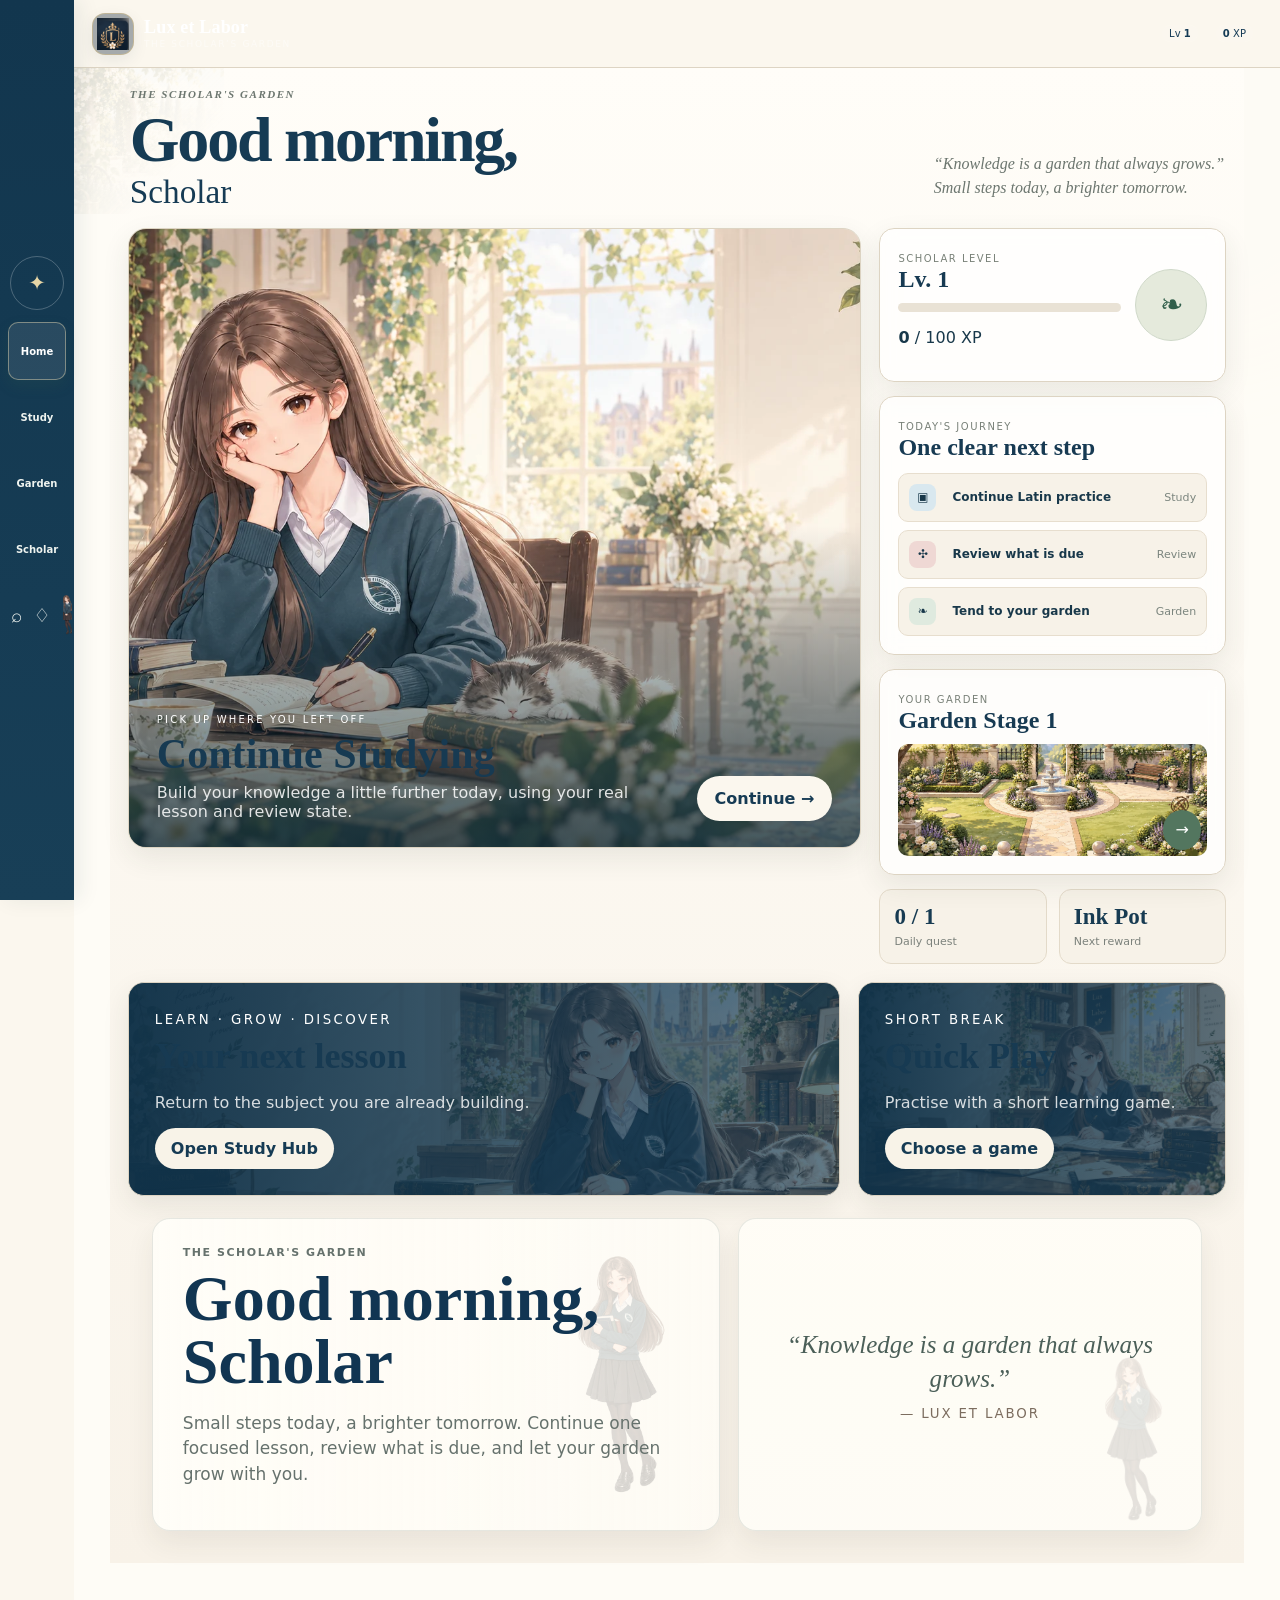
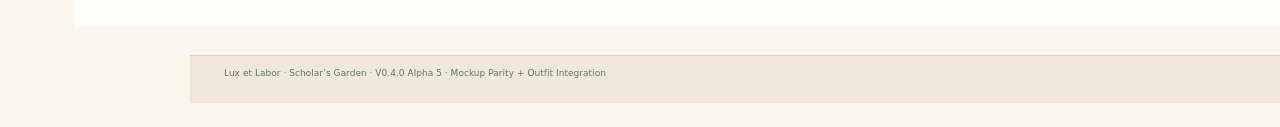
==== commit 1a24b87b: "Add files via upload" ====
--- a/index.html
+++ b/index.html
@@ -26,7 +26,7 @@
 <link href="./v04-alpha5-p3.css?v=0.4.0-a5-rc4" rel="stylesheet"/>
 <link href="./v04-alpha5-p4.css?v=0.4.0-a5-rc4" rel="stylesheet"/>
 <link href="./v04-alpha5-rc.css?v=0.4.0-a5-rc4" rel="stylesheet"/>
-<meta content="V0.4.0 Alpha 5 RC4" name="scholar-garden-build"/><link href="./v04-alpha6-ui-rebuild.css?v=0.4.0-a6-ui-rebuild" rel="stylesheet"/></head>
+<meta content="V0.4.0 Alpha 6 Final UI" name="scholar-garden-build"/><link href="./v04-alpha6-ui-rebuild.css?v=0.4.0-a6-ui-rebuild" rel="stylesheet"/><link href="./v04-alpha6-layout2.css?v=0.4.0-a6-layout2" rel="stylesheet"/><link href="./v04-alpha6-final-ui.css?v=0.4.0-a6-final-ui" rel="stylesheet"/></head>
 <body>
 <div class="app-shell">
 <header class="brandbar">
@@ -376,5 +376,5 @@
 <script src="./alpha5-p4.js?v=0.4.0-a5-rc4"></script>
 <script src="./alpha5-rc.js?v=0.4.0-a5-rc4"></script>
 <script src="./alpha5-rc2.js?v=0.4.0-a5-rc4"></script>
-<script src="./alpha5-rc3.js?v=0.4.0-a5-rc4"></script><script src="./alpha6-ui-rebuild.js?v=0.4.0-a6-ui-rebuild"></script></body>
+<script src="./alpha5-rc3.js?v=0.4.0-a5-rc4"></script><script src="./alpha6-ui-rebuild.js?v=0.4.0-a6-ui-rebuild"></script><script src="./alpha6-layout2.js?v=0.4.0-a6-layout2"></script><script src="./alpha6-final-ui.js?v=0.4.0-a6-final-ui"></script></body>
 </html>
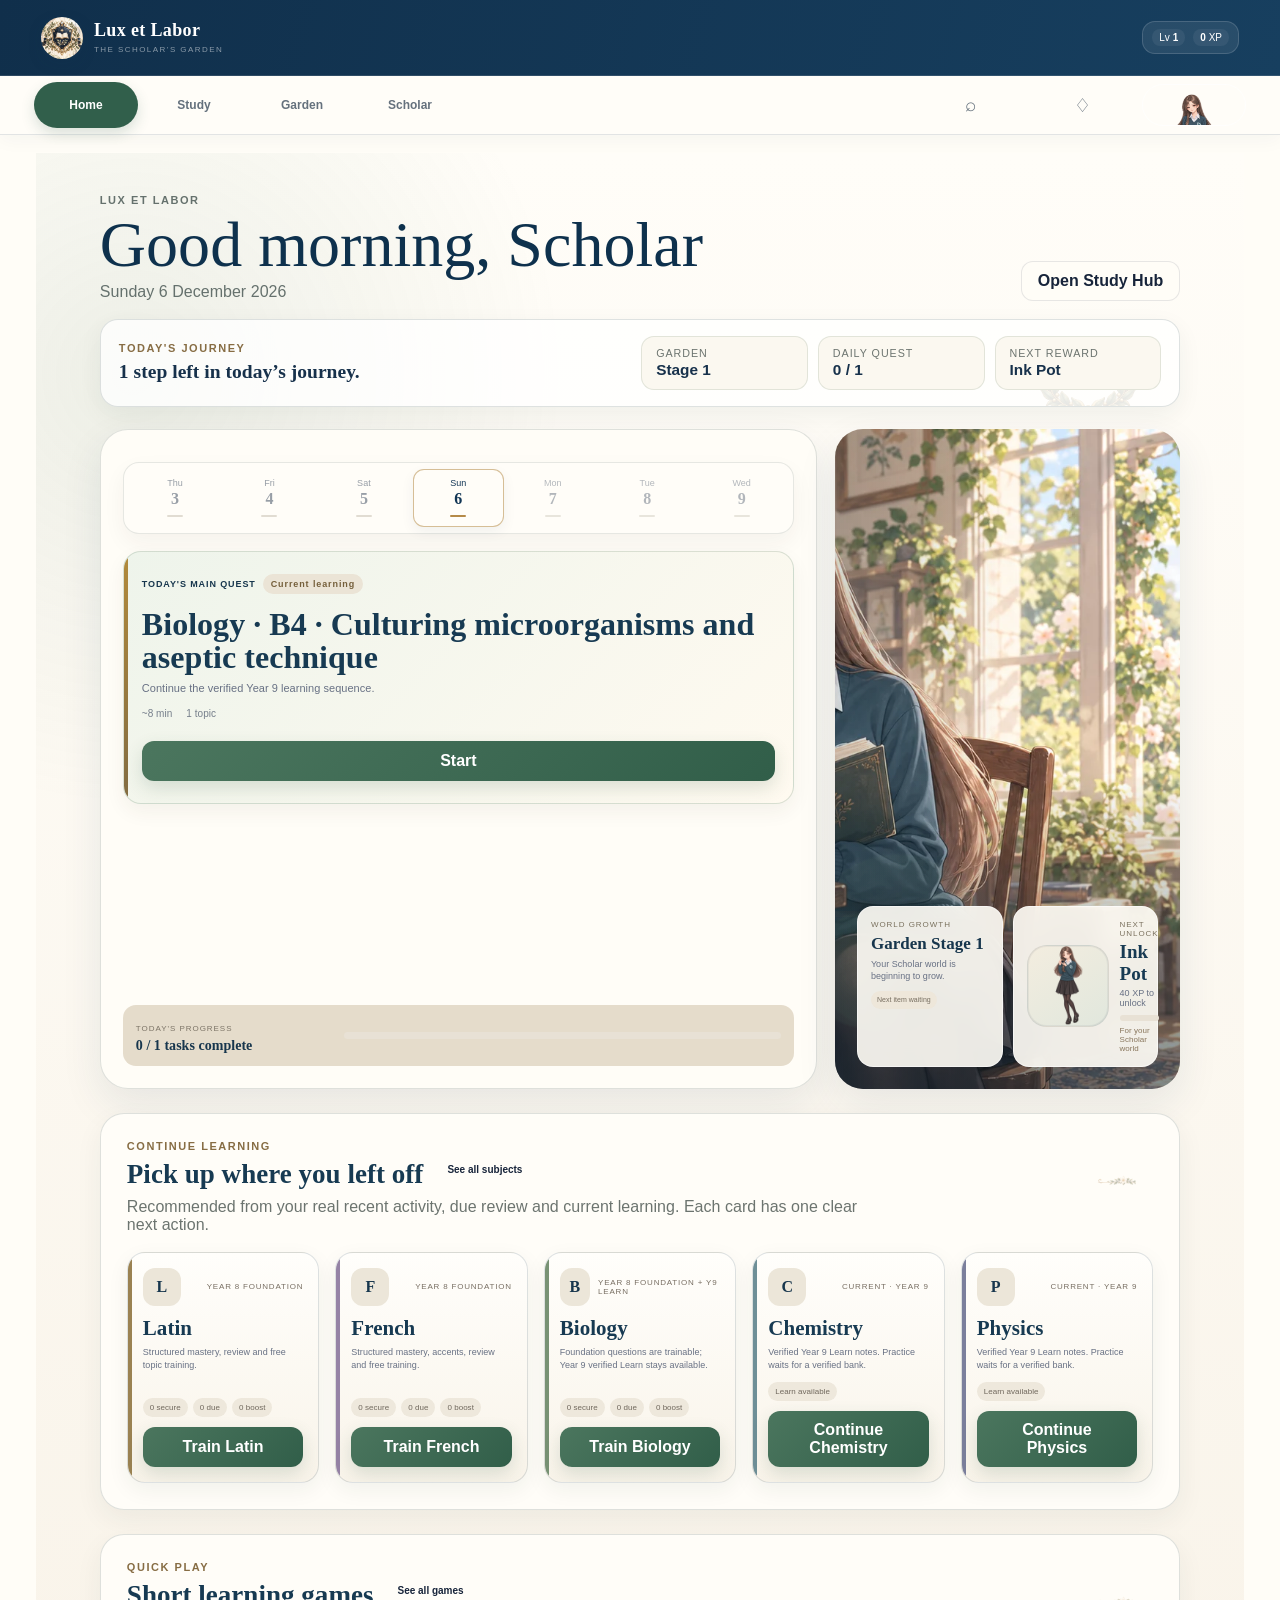
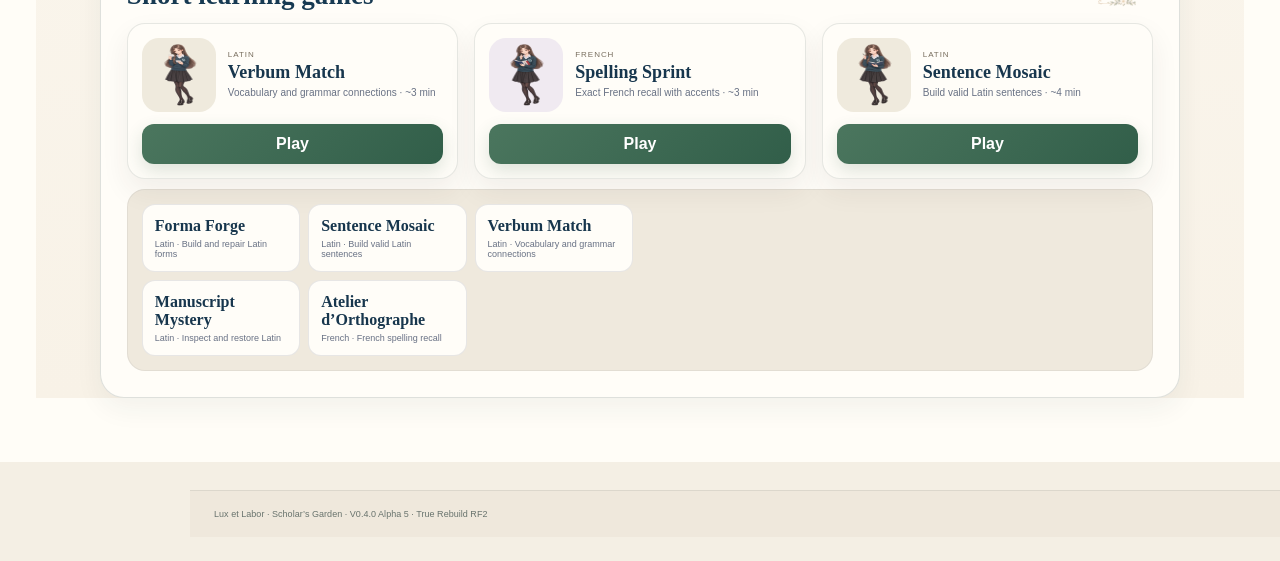
==== commit d48f3297: "Add files via upload" ====
--- a/index.html
+++ b/index.html
@@ -26,7 +26,8 @@
 <link href="./v04-alpha5-p3.css?v=0.4.0-a5-rc4" rel="stylesheet"/>
 <link href="./v04-alpha5-p4.css?v=0.4.0-a5-rc4" rel="stylesheet"/>
 <link href="./v04-alpha5-rc.css?v=0.4.0-a5-rc4" rel="stylesheet"/>
-<meta content="V0.4.0 Alpha 6 Final UI" name="scholar-garden-build"/><link href="./v04-alpha6-ui-rebuild.css?v=0.4.0-a6-ui-rebuild" rel="stylesheet"/><link href="./v04-alpha6-layout2.css?v=0.4.0-a6-layout2" rel="stylesheet"/><link href="./v04-alpha6-final-ui.css?v=0.4.0-a6-final-ui" rel="stylesheet"/></head>
+<link href="./v04-rebuild-final.css?v=0.4.0-a5-rf2" rel="stylesheet"/>
+<meta content="V0.4.0 Alpha 5 RF1" name="scholar-garden-build"/></head>
 <body>
 <div class="app-shell">
 <header class="brandbar">
@@ -193,10 +194,10 @@
 <section class="latin-view hidden" id="gamesHub">
 <div class="page-head"><div><p class="eyebrow">LATIN GAMES</p><h2>Learn by doing</h2></div><p>Game Points do not change formal Mastery.</p></div>
 <div class="game-card-grid">
-<button class="game-card" data-gamev2-start="forma"><img alt="" src="hero_04.webp"/><span><small>FORMS</small><strong>Forma Forge</strong><em>Repair forms, endings and patterns.</em><u data-game-summary="forma"></u></span></button>
-<button class="game-card" data-gamev2-start="mosaic"><img alt="" src="hero_05.webp"/><span><small>SENTENCES</small><strong>Sentence Mosaic</strong><em>Build valid Latin sentences.</em><u data-game-summary="mosaic"></u></span></button>
-<button class="game-card" data-gamev2-start="verbum"><img alt="" src="hero_06.webp"/><span><small>CONNECTIONS</small><strong>Verbum Match 2.0</strong><em>Meanings, forms and grammar links.</em><u data-game-summary="verbum"></u></span></button>
-<button class="game-card" data-gamev2-start="manuscript"><img alt="" src="hero_07.webp"/><span><small>INVESTIGATE</small><strong>Manuscript Mystery</strong><em>Restore, inspect and interpret.</em><u data-game-summary="manuscript"></u></span></button>
+<button class="game-card" data-gamev2-start="forma"><img alt="" src="final_game_forma.webp"/><span><small>FORMS</small><strong>Forma Forge</strong><em>Repair forms, endings and patterns.</em><u data-game-summary="forma"></u></span></button>
+<button class="game-card" data-gamev2-start="mosaic"><img alt="" src="final_game_mosaic.webp"/><span><small>SENTENCES</small><strong>Sentence Mosaic</strong><em>Build valid Latin sentences.</em><u data-game-summary="mosaic"></u></span></button>
+<button class="game-card" data-gamev2-start="verbum"><img alt="" src="final_game_verbum.webp"/><span><small>CONNECTIONS</small><strong>Verbum Match 2.0</strong><em>Meanings, forms and grammar links.</em><u data-game-summary="verbum"></u></span></button>
+<button class="game-card" data-gamev2-start="manuscript"><img alt="" src="final_game_manuscript.webp"/><span><small>INVESTIGATE</small><strong>Manuscript Mystery</strong><em>Restore, inspect and interpret.</em><u data-game-summary="manuscript"></u></span></button>
 </div>
 </section>
 <section class="latin-view hidden" id="gamePlay">
@@ -369,12 +370,13 @@
 <script src="./scholar.js?v=0.4.0-a5-rc4"></script>
 <script src="./app.js?v=0.4.0-a5-rc4"></script>
 <script src="./alpha5-parity.js?v=0.4.0-a5-rc4"></script>
-<footer class="build-footer">Lux et Labor · Scholar’s Garden · V0.4.0 Alpha 5 · Mockup Parity + Outfit Integration</footer>
+<footer class="build-footer">Lux et Labor · Scholar’s Garden · V0.4.0 Alpha 5 · True Rebuild RF2</footer>
 <script src="./alpha5-p1.js?v=0.4.0-a5-rc4"></script>
 <script src="./alpha5-p2.js?v=0.4.0-a5-rc4"></script>
 <script src="./alpha5-p3.js?v=0.4.0-a5-rc4"></script>
 <script src="./alpha5-p4.js?v=0.4.0-a5-rc4"></script>
 <script src="./alpha5-rc.js?v=0.4.0-a5-rc4"></script>
 <script src="./alpha5-rc2.js?v=0.4.0-a5-rc4"></script>
-<script src="./alpha5-rc3.js?v=0.4.0-a5-rc4"></script><script src="./alpha6-ui-rebuild.js?v=0.4.0-a6-ui-rebuild"></script><script src="./alpha6-layout2.js?v=0.4.0-a6-layout2"></script><script src="./alpha6-final-ui.js?v=0.4.0-a6-final-ui"></script></body>
+<script src="./alpha5-rc3.js?v=0.4.0-a5-rc4"></script>
+<script src="./v04-rebuild-final.js?v=0.4.0-a5-rf2"></script></body>
 </html>
--- a/v04-rebuild-final.css
+++ b/v04-rebuild-final.css
@@ -0,0 +1,220 @@
+
+/* Lux et Labor — True Rebuild visual layer
+   Presentation + routing affordances only. Academic engines and progression rules remain untouched. */
+:root{
+  --lr-navy:#0e314d;--lr-navy2:#08243a;--lr-ink:#17364d;--lr-paper:#fffdf7;
+  --lr-ivory:#f7f1e5;--lr-sage:#63836b;--lr-sage2:#dfe8dc;--lr-gold:#b58b4a;
+  --lr-rose:#e8c9c4;--lr-line:rgba(34,62,62,.15);--lr-shadow:0 18px 44px rgba(25,42,43,.10);
+  --lr-serif:Georgia,"Times New Roman",serif;
+}
+html{scroll-behavior:smooth}
+body{background:#f4efe4;color:var(--lr-ink)}
+.app-shell{max-width:1600px;min-height:100vh;background:var(--lr-paper);box-shadow:0 0 70px rgba(16,38,50,.10)}
+.brandbar{height:76px;min-height:76px;padding:0 clamp(18px,4vw,54px);background:linear-gradient(110deg,var(--lr-navy2),var(--lr-navy));display:flex;align-items:center}
+.brand{gap:13px}.brand-mark{width:48px;height:48px;border:0!important;background:transparent!important;overflow:hidden}
+.brand-mark img{width:100%;height:100%;object-fit:cover;border-radius:50%}
+.brand strong{font:600 1.48rem/1 var(--lr-serif);color:#fff}
+.brand small{display:block;margin-top:5px;color:#d8c596;letter-spacing:.16em;font-size:.62rem}
+.scholar-chip{margin-left:auto;border:1px solid rgba(255,255,255,.18);background:rgba(255,255,255,.08);border-radius:999px;color:#fff;padding:8px 13px}
+.global-nav{top:76px;min-height:54px;padding:0 clamp(18px,4vw,54px);background:rgba(8,36,58,.985);display:flex;align-items:center;gap:4px}
+.global-nav>button{min-width:100px;height:46px;border-radius:10px;font-weight:700}
+.global-nav .a5-nav-tools{margin-left:auto}
+.main-stage{background:var(--lr-paper)}
+.build-footer{background:#0a2940;color:rgba(255,255,255,.65);border:0;padding:18px 24px;text-align:center}
+
+/* HOME */
+#homeScreen{padding:0!important;background:
+  radial-gradient(circle at 8% 12%,rgba(113,148,115,.12),transparent 27rem),
+  linear-gradient(180deg,#fffdf8,#f8f2e7)!important}
+#homeScreen .lr-welcome{padding:34px clamp(22px,5vw,76px) 18px;display:flex;align-items:end;justify-content:space-between;gap:24px}
+#homeScreen .lr-welcome h1{font:500 clamp(2.3rem,5vw,4.8rem)/.96 var(--lr-serif);margin:.12em 0;color:var(--lr-navy)}
+#homeScreen .lr-welcome p{margin:7px 0 0;color:#65716d}
+#homeScreen .v04-home-overview{margin:0 clamp(22px,5vw,76px) 22px;padding:16px 18px;border:1px solid var(--lr-line);border-radius:18px;background:rgba(255,255,255,.78);box-shadow:0 8px 24px rgba(24,45,45,.06)}
+#homeScreen .v04-journey-chip{border:1px solid rgba(74,104,83,.14);background:#fbf8f0;border-radius:13px;transition:.18s}
+#homeScreen button.v04-journey-chip:hover{transform:translateY(-2px);box-shadow:0 8px 18px rgba(24,44,45,.08)}
+#homeScreen .raising-hero{margin:0 clamp(22px,5vw,76px);display:grid!important;grid-template-columns:minmax(0,1.35fr) minmax(330px,.65fr)!important;gap:22px}
+#homeScreen .scholar-base-scene{min-height:570px!important;position:relative;border:0!important;background:
+  linear-gradient(90deg,rgba(10,42,59,.18),rgba(10,42,59,0) 48%),
+  url("./final_home_scholar.webp") center/cover no-repeat!important;border-radius:28px!important;overflow:hidden;box-shadow:var(--lr-shadow)}
+#homeScreen .scholar-base-scene:after{content:"";position:absolute;inset:auto 0 0;height:48%;background:linear-gradient(transparent,rgba(7,27,40,.52));pointer-events:none}
+#homeScreen .base-scene-head,#homeScreen .base-character-stage,#homeScreen .base-scene-hud{display:none!important}
+#homeScreen .scene-world-row{position:absolute!important;z-index:2;left:22px;right:22px;bottom:22px;display:grid!important;grid-template-columns:1fr 1fr;gap:12px}
+#homeScreen .scene-growth-card,#homeScreen .scene-reward-card{background:rgba(255,253,247,.91)!important;backdrop-filter:blur(11px);border:1px solid rgba(255,255,255,.55)!important;border-radius:16px!important;box-shadow:none!important}
+#homeScreen .quest-log-panel{border:1px solid var(--lr-line)!important;border-radius:28px!important;background:#fffdf7!important;box-shadow:var(--lr-shadow);padding:22px!important}
+#homeScreen .quest-log-head{display:none!important}
+#homeScreen .main-quest{background:linear-gradient(135deg,#eef4eb,#fffaf0)!important;border:1px solid rgba(91,129,100,.22)!important;border-radius:18px!important}
+#homeScreen .secondary-task{border-radius:14px!important}
+#homeScreen .subject-training-section,#homeScreen .quick-play-section{margin:24px clamp(22px,5vw,76px) 0!important;padding:26px!important;border:1px solid var(--lr-line)!important;border-radius:24px!important;background:#fffdf8!important;box-shadow:0 10px 28px rgba(27,47,45,.06)!important}
+#homeScreen .subject-training-grid,#homeScreen .quick-play-grid{gap:16px!important}
+#homeScreen .training-access-card,#homeScreen .quick-game-card{border-radius:18px!important;overflow:hidden}
+#homeScreen .quick-game-card{min-height:210px!important}
+#homeScreen .quick-game-card img{height:108px!important;object-fit:cover!important}
+
+/* STUDY HUB */
+#studyScreen{padding:0 0 44px!important;background:linear-gradient(180deg,#fffdf8,#f7f1e7)!important}
+.v04-study-hero{margin:0!important;min-height:390px!important;border-radius:0!important;padding:62px clamp(26px,6vw,92px)!important;background:
+  linear-gradient(90deg,rgba(255,253,247,.97) 0 42%,rgba(255,253,247,.46) 64%,rgba(255,253,247,.05)),
+  url("./v04_study_hub_hero.webp") center/cover no-repeat!important}
+.v04-study-hero-copy{padding:0!important;background:none!important;backdrop-filter:none!important;max-width:650px}
+.v04-study-hero h1{font:500 clamp(3.2rem,6vw,5.8rem)/.95 var(--lr-serif)!important;color:var(--lr-navy)!important}
+.study-band{padding:30px clamp(22px,5vw,76px) 0!important}
+.study-grid{grid-template-columns:repeat(3,minmax(0,1fr))!important;gap:18px!important}
+.study-card{position:relative;min-height:310px!important;border-radius:21px!important;overflow:hidden!important;background:#fff!important;box-shadow:0 11px 28px rgba(28,45,43,.08)!important}
+.study-card img{height:165px!important;width:100%;object-fit:cover!important}
+.study-card h3{font:600 1.7rem/1.1 var(--lr-serif)!important;color:var(--lr-navy)}
+.study-card .subject-actions,.study-card .study-actions{gap:7px}
+.study-card button{border-radius:10px}
+.a5-study-dashboard{margin:26px clamp(22px,5vw,76px) 0!important;grid-template-columns:repeat(3,1fr)!important}
+.a5-progress-line i{width:0!important} /* never display the old hard-coded demo percentage */
+
+/* SUBJECT SHELL */
+#subjectScreen{padding:0 0 50px!important;background:linear-gradient(180deg,#fffdf8,#f7f1e7)!important}
+#subjectScreen>.back-link{top:22px!important;left:clamp(22px,5vw,76px)!important}
+.subject-hub-header{min-height:450px!important;padding:78px clamp(25px,6vw,88px) 42px!important;background:
+  linear-gradient(90deg,rgba(255,253,247,.96) 0 44%,rgba(255,253,247,.56) 63%,rgba(255,253,247,.05)),
+  var(--v04-hero-image) center/cover no-repeat!important}
+.subject-hub-header h1{font:500 clamp(3.6rem,7vw,6.3rem)/.93 var(--lr-serif)!important;color:var(--lr-navy)!important}
+.subject-summary{background:rgba(255,253,247,.88)!important;backdrop-filter:blur(8px);border-radius:18px!important;border:1px solid rgba(255,255,255,.6)!important}
+.a5-subject-actions{max-width:1240px;margin:-32px auto 16px!important;position:relative;z-index:5;padding:0 22px;grid-template-columns:repeat(4,1fr)!important}
+.a5-subject-action{min-height:126px!important;border-radius:19px!important;background:#fffdf8!important;box-shadow:0 10px 28px rgba(25,44,45,.09)}
+.a5-subject-action strong{font:600 1.45rem var(--lr-serif)!important}
+.subject-tabs{max-width:1200px;margin:10px auto!important;border-radius:15px!important}
+#subjectContent{max-width:1240px;margin:0 auto;padding:0 22px!important}
+
+/* Latin games — unique art */
+#gamesHub .page-head{padding:22px 0 12px}
+#gamesHub .page-head h2{font:500 clamp(2.3rem,5vw,4rem) var(--lr-serif);color:var(--lr-navy)}
+.game-card-grid{grid-template-columns:repeat(2,minmax(0,1fr))!important;gap:20px!important}
+.game-card{display:grid!important;grid-template-columns:46% 54%!important;min-height:230px!important;padding:0!important;text-align:left!important;border-radius:22px!important;overflow:hidden!important;background:#fffdf8!important;border:1px solid var(--lr-line)!important;box-shadow:0 12px 28px rgba(25,43,42,.08)!important}
+.game-card img{width:100%!important;height:100%!important;min-height:230px!important;object-fit:cover!important}
+.game-card>span{padding:25px!important;align-self:center}
+.game-card strong{font:600 1.8rem/1.06 var(--lr-serif)!important;color:var(--lr-navy)}
+.game-card em{line-height:1.45!important}
+.game-card:hover{transform:translateY(-3px);box-shadow:0 18px 36px rgba(25,43,42,.13)!important}
+.game-shell-v2{max-width:1200px;margin:0 auto}
+
+/* GARDEN */
+#gardenScreen{padding:0 0 48px!important;background:linear-gradient(180deg,#f8f4e9,#fffdf8)!important}
+.garden-world{min-height:670px!important;margin:0!important;border-radius:0!important;position:relative;overflow:hidden}
+.garden-world>img{width:100%;height:670px!important;object-fit:cover!important}
+.garden-overlay{left:clamp(24px,6vw,88px)!important;bottom:40px!important;max-width:450px!important;background:rgba(255,253,247,.91)!important;backdrop-filter:blur(13px);border-radius:22px!important;border:1px solid rgba(255,255,255,.62)!important;color:var(--lr-ink)!important;box-shadow:var(--lr-shadow)}
+.garden-overlay h1{color:var(--lr-navy)!important;font:500 clamp(2.8rem,5vw,4.5rem)/.95 var(--lr-serif)!important}
+.garden-explore{max-width:1260px;margin:28px auto 0!important;padding:0 24px!important}
+.garden-growth-timeline,.reward-grid{gap:16px!important}
+
+/* SCHOLAR */
+#scholarScreen{padding:0 0 52px!important;background:
+ radial-gradient(circle at 90% 8%,rgba(218,231,211,.55),transparent 28rem),
+ linear-gradient(180deg,#fffdf8,#f5eee2)!important}
+#scholarScreen>.page-title{padding:46px clamp(24px,6vw,88px) 28px!important;background:
+ linear-gradient(90deg,rgba(255,253,247,.96),rgba(255,253,247,.54)),
+ url("./v04_scholar_profile_hero.webp") center/cover no-repeat!important;min-height:250px}
+#scholarScreen>.page-title h1{font:500 clamp(3.2rem,6vw,5.4rem)/1 var(--lr-serif)!important}
+.scholar-tabs{max-width:1180px;margin:-24px auto 25px!important;position:relative;z-index:4;background:#fffdf8!important;border:1px solid var(--lr-line)!important;border-radius:18px!important;box-shadow:0 10px 25px rgba(25,44,45,.08)}
+.scholar-pane{max-width:1220px;margin:0 auto!important;padding:0 24px!important}
+.scholar-overview-grid{grid-template-columns:1.3fr .7fr!important;gap:20px!important}
+.scholar-identity-card{min-height:500px!important;border-radius:24px!important;overflow:hidden!important;background:#fff!important;box-shadow:var(--lr-shadow)!important}
+#scholarOverviewImage{width:47%!important;height:500px!important;object-fit:contain!important;object-position:center bottom!important;background:linear-gradient(#eff4e9,#f7eee2)}
+.scholar-identity-copy{padding:36px!important}
+.scholar-stats-card{border-radius:24px!important}
+.scholar-layout{grid-template-columns:minmax(330px,.78fr) minmax(0,1.22fr)!important;gap:24px!important}
+.avatar-stage{border-radius:24px!important;background:linear-gradient(180deg,#e8efe3,#f7efe4)!important}
+.avatar-canvas{min-height:720px!important}
+.wardrobe-scholar-art{width:100%!important;height:720px!important;object-fit:contain!important;object-position:center bottom!important}
+.wardrobe-gallery{grid-template-columns:repeat(3,minmax(0,1fr))!important;gap:15px!important}
+.wardrobe-preview-card{border-radius:18px!important;overflow:hidden}
+.wardrobe-art-wrap{height:260px!important;background:linear-gradient(180deg,#eef3e9,#f7eee4)!important}
+.wardrobe-art-wrap img{width:100%;height:100%;object-fit:contain!important;object-position:center bottom!important}
+
+/* Collection */
+.collection-grid{grid-template-columns:repeat(4,minmax(0,1fr))!important;gap:18px!important}
+.collect-card{border:1px solid var(--lr-line)!important;border-radius:19px!important;background:#fffdf8!important;box-shadow:0 9px 24px rgba(28,46,44,.07)!important;overflow:hidden!important;cursor:pointer;transition:.18s}
+.collect-card:hover{transform:translateY(-3px);box-shadow:0 15px 30px rgba(28,46,44,.12)!important}
+.collect-art{height:205px!important;background:#f3eee4!important}
+.collect-art img{width:100%!important;height:100%!important;object-fit:cover!important}
+.collect-card:not(.earned) .collect-art img{filter:saturate(.64) brightness(.82);opacity:.72}
+.collect-card:not(.earned) .collect-art{position:relative}
+.collect-card:not(.earned) .collect-art:after{content:"LOCKED";position:absolute;right:10px;top:10px;padding:5px 9px;border-radius:999px;background:rgba(7,32,49,.82);color:white;font-size:.65rem;letter-spacing:.1em}
+.collect-card h3,.collect-card p,.collect-card small{margin-left:14px!important;margin-right:14px!important}
+.collect-card p{margin-bottom:16px!important}
+
+/* Achievements */
+.medal-grid{grid-template-columns:repeat(5,minmax(0,1fr))!important;gap:17px!important}
+.medal-card{border:1px solid var(--lr-line)!important;border-radius:20px!important;background:#fffdf8!important;padding:17px!important;box-shadow:0 9px 23px rgba(28,46,44,.07)!important}
+.v04-achievement-badge{width:100%!important;aspect-ratio:1!important;object-fit:contain!important;border-radius:50%}
+.medal-card:not(.earned) .v04-achievement-badge{filter:grayscale(.75) opacity(.45)}
+.medal-card b{font:600 1.15rem var(--lr-serif);color:var(--lr-navy);margin-top:10px}
+
+/* Profile */
+.profile-layout{grid-template-columns:1.15fr .85fr!important;gap:20px!important}
+.profile-card{border-radius:22px!important;background:#fffdf8!important;box-shadow:var(--lr-shadow)!important}
+
+/* Asset detail dialog */
+.lr-asset-dialog{border:0;padding:0;border-radius:24px;max-width:min(720px,92vw);background:#fffdf8;box-shadow:0 30px 80px rgba(5,25,38,.30)}
+.lr-asset-dialog::backdrop{background:rgba(7,28,42,.62);backdrop-filter:blur(4px)}
+.lr-dialog-grid{display:grid;grid-template-columns:46% 54%;min-height:390px}
+.lr-dialog-grid img{width:100%;height:100%;object-fit:cover;background:#eee8dc}
+.lr-dialog-copy{padding:30px;display:flex;flex-direction:column;justify-content:center}
+.lr-dialog-copy h2{font:600 2rem var(--lr-serif);color:var(--lr-navy);margin:.25rem 0}
+.lr-dialog-copy button{margin-top:18px;align-self:flex-start}
+
+/* responsive */
+@media(max-width:1000px){
+ #homeScreen .raising-hero{grid-template-columns:1fr!important}
+ #homeScreen .scholar-base-scene{min-height:520px!important}
+ .study-grid{grid-template-columns:repeat(2,minmax(0,1fr))!important}
+ .a5-study-dashboard{grid-template-columns:1fr!important}
+ .game-card-grid{grid-template-columns:1fr!important}
+ .scholar-overview-grid,.scholar-layout{grid-template-columns:1fr!important}
+ .collection-grid{grid-template-columns:repeat(3,1fr)!important}
+ .medal-grid{grid-template-columns:repeat(3,1fr)!important}
+}
+@media(max-width:720px){
+ .brandbar{height:68px;min-height:68px;padding:0 14px}.brand-mark{width:40px;height:40px}.brand strong{font-size:1.15rem}.brand small{font-size:.52rem}
+ .scholar-chip{font-size:.75rem}
+ .global-nav{top:68px;padding:0 8px;justify-content:space-around}.global-nav>button{min-width:0;flex:1}.global-nav button b{font-size:.72rem}
+ .a5-nav-tools{display:none!important}
+ #homeScreen .lr-welcome{padding:24px 18px 13px;align-items:start;flex-direction:column}
+ #homeScreen .v04-home-overview,#homeScreen .raising-hero,#homeScreen .subject-training-section,#homeScreen .quick-play-section{margin-left:14px!important;margin-right:14px!important}
+ #homeScreen .v04-journey-stats{grid-template-columns:1fr!important}
+ #homeScreen .scholar-base-scene{min-height:480px!important;background-position:55% center!important}
+ #homeScreen .scene-world-row{grid-template-columns:1fr!important}
+ #homeScreen .scene-growth-card{display:none!important}
+ .v04-study-hero{min-height:330px!important;padding:42px 20px!important;background-position:63% center!important}
+ .v04-study-hero h1{font-size:3.4rem!important}
+ .study-band{padding-left:14px!important;padding-right:14px!important}
+ .study-grid{grid-template-columns:1fr!important}
+ .a5-subject-actions{grid-template-columns:1fr 1fr!important;padding:0 12px}
+ .subject-hub-header{min-height:390px!important;padding:70px 18px 24px!important;background-position:62% center!important}
+ .subject-hub-header h1{font-size:3.8rem!important}
+ .subject-summary{display:grid!important}
+ #subjectContent{padding:0 12px!important}
+ .game-card{grid-template-columns:1fr!important}.game-card img{height:190px!important;min-height:190px!important}
+ .garden-world,.garden-world>img{height:620px!important;min-height:620px!important}
+ .garden-overlay{left:14px!important;right:14px!important;bottom:18px!important;max-width:none!important}
+ .scholar-tabs{margin:-16px 12px 20px!important;overflow-x:auto;justify-content:flex-start!important}
+ .scholar-tabs button{min-width:108px}
+ #scholarOverviewImage{width:100%!important;height:440px!important}
+ .scholar-identity-card{display:block!important}
+ .wardrobe-gallery{grid-template-columns:1fr 1fr!important}
+ .collection-grid{grid-template-columns:1fr 1fr!important}
+ .medal-grid{grid-template-columns:1fr 1fr!important}
+ .profile-layout{grid-template-columns:1fr!important}
+ .lr-dialog-grid{grid-template-columns:1fr}.lr-dialog-grid img{height:250px}
+}
+@media(max-width:430px){
+ .brand small{display:none}.scholar-chip span:first-child{display:none}
+ .collection-grid,.medal-grid,.wardrobe-gallery{grid-template-columns:1fr!important}
+ #homeScreen .scene-reward-card{grid-template-columns:1fr!important}
+}
+
+.lr-garden-collection{max-width:1260px;margin:28px auto 0;padding:0 24px}
+.lr-garden-collection .lr-garden-grid{display:grid;grid-template-columns:repeat(4,1fr);gap:16px}
+.lr-garden-object{border:1px solid var(--lr-line);border-radius:18px;background:#fffdf8;overflow:hidden;box-shadow:0 9px 24px rgba(28,46,44,.07);text-align:left;padding:0;cursor:pointer}
+.lr-garden-object img{width:100%;height:170px;object-fit:cover;display:block}
+.lr-garden-object span{display:flex;justify-content:space-between;gap:10px;padding:13px 14px;color:var(--lr-navy)}
+.lr-garden-object small{color:#6f7a72}
+.quick-play-card{display:grid!important;grid-template-columns:86px 1fr auto!important;gap:14px!important;align-items:center}
+.quick-play-card .quick-play-icon{width:86px!important;height:76px!important;border-radius:13px!important;background-position:center!important;background-size:cover!important}
+@media(max-width:720px){.lr-garden-collection .lr-garden-grid{grid-template-columns:1fr 1fr}.quick-play-card{grid-template-columns:72px 1fr!important}.quick-play-card>button{grid-column:1/-1}.quick-play-card .quick-play-icon{width:72px!important;height:66px!important}}
+@media(max-width:430px){.lr-garden-collection .lr-garden-grid{grid-template-columns:1fr}}
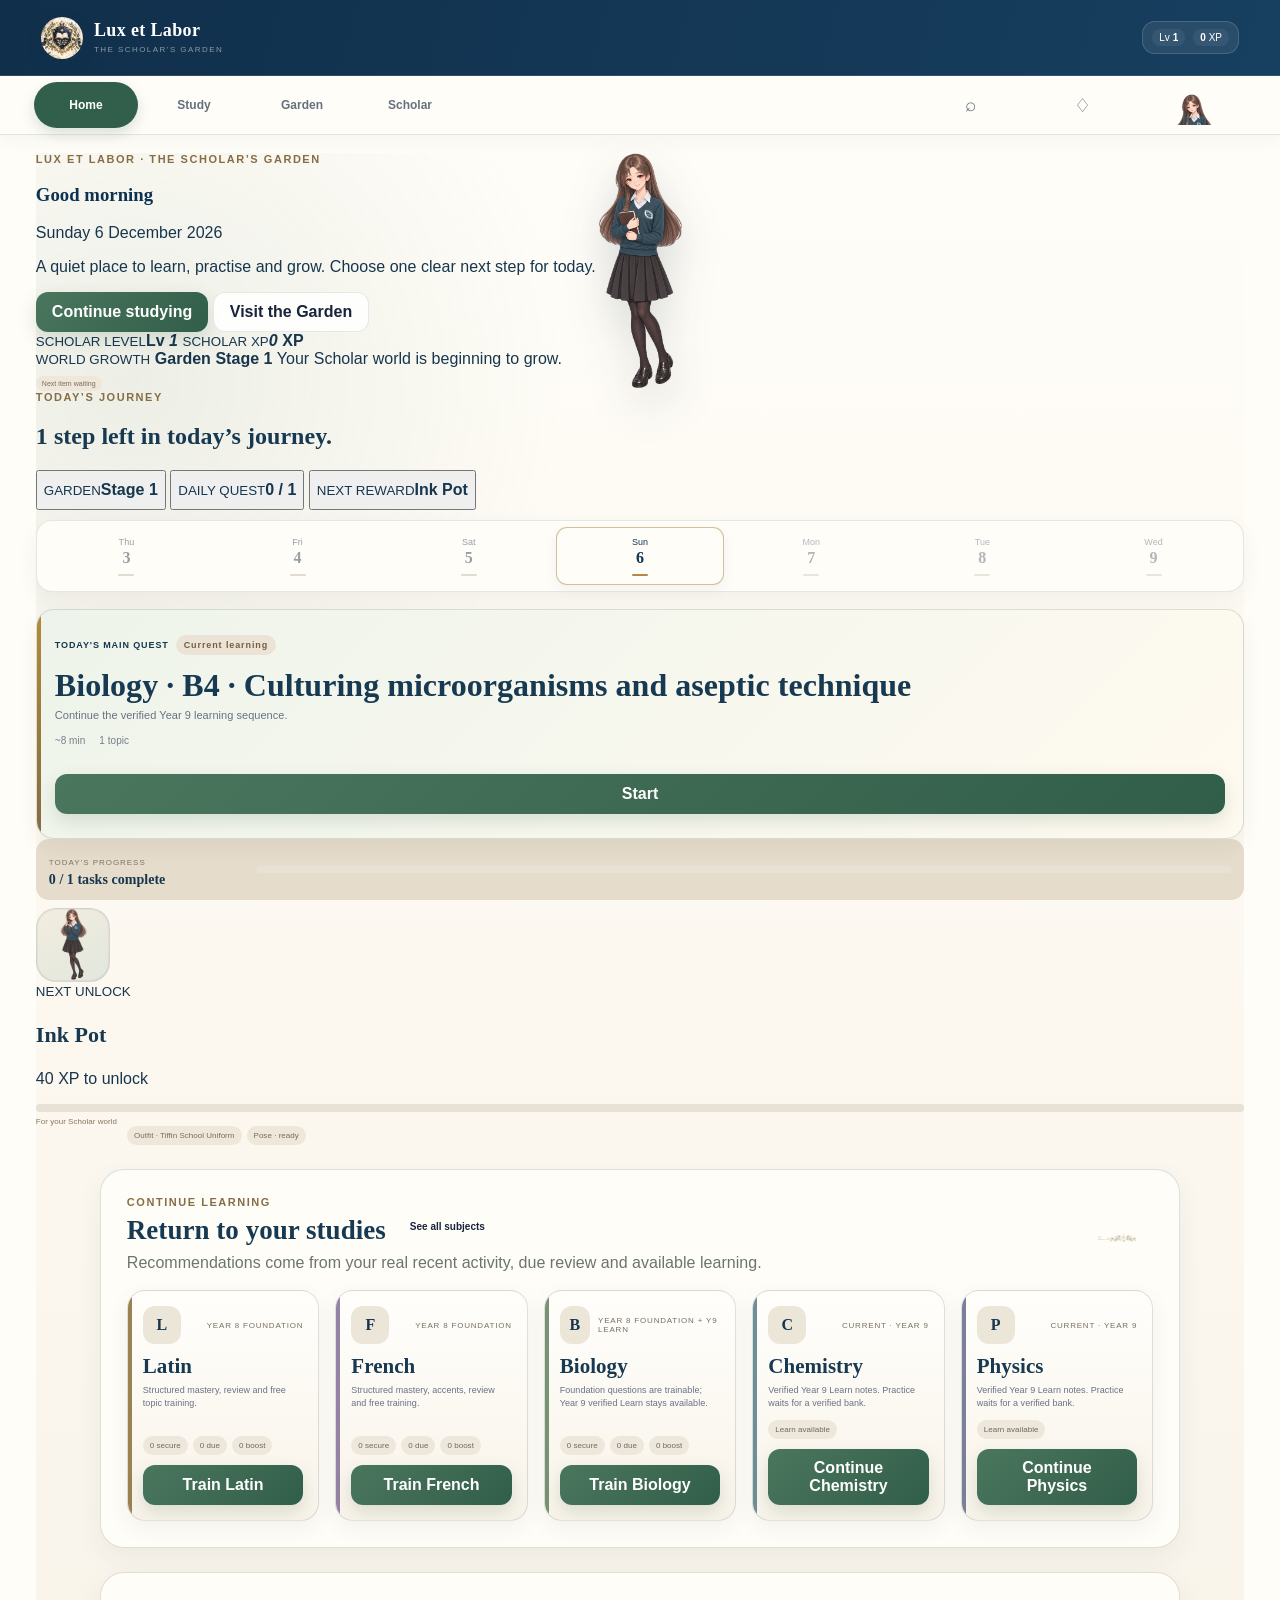
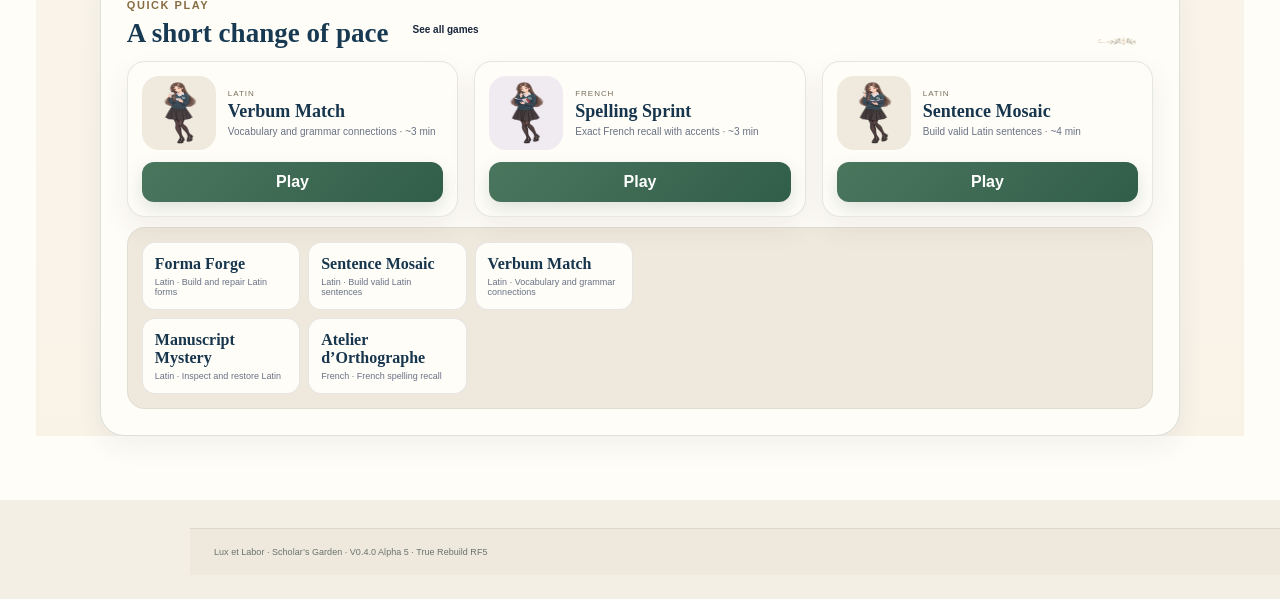
==== commit 121c1287: "Add files via upload" ====
--- a/index.html
+++ b/index.html
@@ -26,8 +26,10 @@
 <link href="./v04-alpha5-p3.css?v=0.4.0-a5-rc4" rel="stylesheet"/>
 <link href="./v04-alpha5-p4.css?v=0.4.0-a5-rc4" rel="stylesheet"/>
 <link href="./v04-alpha5-rc.css?v=0.4.0-a5-rc4" rel="stylesheet"/>
-<link href="./v04-rebuild-final.css?v=0.4.0-a5-rf2" rel="stylesheet"/>
-<meta content="V0.4.0 Alpha 5 RF1" name="scholar-garden-build"/></head>
+<link href="./v04-rebuild-final.css?v=0.4.0-a5-rf3" rel="stylesheet"/>
+<link href="./rf4-composition.css?v=0.4.0-a5-rf4" rel="stylesheet"/>
+<link href="./rf5-composition.css?v=0.4.0-a5-rf5" rel="stylesheet"/>
+<meta content="V0.4.0 Alpha 5 RF5" name="scholar-garden-build"/></head>
 <body>
 <div class="app-shell">
 <header class="brandbar">
@@ -45,89 +47,76 @@
 </nav>
 <main class="main-stage">
 <section class="route-screen" data-route-screen="home" id="homeScreen">
-<section aria-label="Today's journey" class="v04-home-overview">
-<div class="v04-journey-title">
-<p class="eyebrow">TODAY'S JOURNEY</p>
-<strong id="journeyHeadline">Choose one clear next step.</strong>
-</div>
-<div class="v04-journey-stats">
-<button class="v04-journey-chip" data-global-route="garden" data-journey="garden" type="button"><small>GARDEN</small><b id="journeyGarden">Stage 1</b></button>
-<div class="v04-journey-chip" data-journey="daily"><small>DAILY QUEST</small><b id="journeyDaily">0 / 3</b></div>
-<div class="v04-journey-chip" data-journey="reward"><small>NEXT REWARD</small><b id="journeyReward">Ink Pot</b></div>
-</div>
-</section>
-<section class="raising-hero">
-<aside aria-label="Current Scholar" class="scholar-base-scene" id="scholarScene">
-<div aria-hidden="true" class="base-scene-backdrop"></div>
-<div class="base-scene-head">
-<div><p class="eyebrow">MY SCHOLAR</p><h1>Scholar Level <span data-growth="level">1</span></h1></div>
-<button class="scene-link" data-global-route="scholar">Open Scholar</button>
-</div>
-<div class="base-character-stage" data-art-slot="master-scholar" id="scholarArtSlot">
+<section aria-labelledby="homeGreeting" class="rf4-home-hero">
+<div class="rf4-home-copy">
+<p class="eyebrow">LUX ET LABOR · THE SCHOLAR’S GARDEN</p>
+<h1 id="homeGreeting">Good afternoon</h1>
+<p class="rf4-home-date" id="homeDate"></p>
+<p class="rf4-home-lede">A quiet place to learn, practise and grow. Choose one clear next step for today.</p>
+<div class="rf4-home-actions">
+<button class="primary" data-global-route="study" type="button">Continue studying</button>
+<button class="secondary light" data-global-route="garden" type="button">Visit the Garden</button>
+</div>
+<div class="rf4-home-vitals" aria-label="Scholar growth">
+<span><small>SCHOLAR LEVEL</small><b>Lv <i data-growth="level">1</i></b></span>
+<span><small>SCHOLAR XP</small><b><i data-growth="xp">0</i> XP</b></span>
+</div>
+</div>
+<aside aria-label="Current Scholar" class="rf4-scholar-scene" id="scholarScene">
+<div class="rf4-scholar-stage" data-art-slot="master-scholar" id="scholarArtSlot">
 <img alt="Scholar" class="scholar-character-art home-scholar-art" decoding="async" fetchpriority="high" id="homeScholarImage" src="./scholar_idle.png"/>
 <div class="home-avatar-layer" data-home-avatar-layer="back-hair"></div>
-<div class="home-avatar-layer home-avatar-body" data-home-avatar-layer="base-character"><span class="scene-sigil">S</span></div>
+<div class="home-avatar-layer home-avatar-body" data-home-avatar-layer="base-character"></div>
 <div class="home-avatar-layer" data-home-avatar-layer="outfit"></div>
 <div class="home-avatar-layer" data-home-avatar-layer="front-hair"></div>
 <div class="home-avatar-layer" data-home-avatar-layer="accessory"></div>
 <div class="home-avatar-layer" data-home-avatar-layer="hand-item"></div>
-<div class="character-art-label">Stable layered character slot</div>
-</div>
-<div class="base-scene-hud">
-<div class="scene-xp">
-<div><small>SCHOLAR XP</small><span><b data-growth="xp">0</b> / <b data-growth="next">100</b></span></div>
-<div class="progress-track"><i data-growth-bar=""></i></div>
-</div>
-<div class="scene-loadout" id="sceneLoadout">
-<span>Hair · Starter</span><span>Outfit · Starter</span><span>Accessory · None</span>
-</div>
-</div>
-<div class="scene-world-row">
-<div class="scene-growth-card">
+</div>
+<div class="rf4-growth-note">
 <small>WORLD GROWTH</small>
 <strong id="homeGrowthStage">Garden Stage 1</strong>
 <span id="homeGrowthHint">Your Scholar world is beginning to grow.</span>
 <div class="scene-unlocks" id="sceneUnlockedDecor"></div>
 </div>
-<div class="scene-reward-card" id="nextRewardCard">
-<div aria-label="Reward artwork placeholder" class="reward-art-slot large" data-art-slot="next-reward" id="nextRewardArt"></div>
-<div class="reward-copy">
-<small>NEXT UNLOCK</small>
-<h3 id="nextRewardName">Ink Pot</h3>
-<p id="nextRewardCopy">40 XP to unlock</p>
-<div class="progress-track"><i id="nextRewardBar"></i></div>
-<span class="reward-destination">For your Scholar world</span>
-</div>
-</div>
-</div>
-</aside>
-<section class="quest-log-panel">
-<header class="quest-log-head">
-<div><p class="eyebrow">TODAY</p><h2 id="homeGreeting">Good afternoon</h2><p id="homeDate"></p></div>
-<span class="quest-log-label">QUEST LOG</span>
+</aside>
+</section>
+
+<section aria-label="Today's journey" class="rf4-today">
+<header class="rf4-today-head">
+<div><p class="eyebrow">TODAY’S JOURNEY</p><h2 id="journeyHeadline">Choose one clear next step.</h2></div>
+<div class="rf4-journey-stats">
+<button class="rf4-journey-chip" data-global-route="garden" data-journey="garden" type="button"><small>GARDEN</small><b id="journeyGarden">Stage 1</b></button>
+<div class="rf4-journey-chip" data-journey="daily"><small>DAILY QUEST</small><b id="journeyDaily">0 / 3</b></div>
+<div class="rf4-journey-chip" data-journey="reward"><small>NEXT REWARD</small><b id="journeyReward">Ink Pot</b></div>
+</div>
 </header>
+<div class="rf4-today-body">
+<div class="rf4-main-journey">
 <div aria-label="Seven-day learning status" class="week-strip quest-week" id="weekStrip"></div>
 <article class="main-quest quest-log-main" id="mainQuest"></article>
+<section class="home-progress quest-progress">
+<div><small>TODAY’S PROGRESS</small><strong id="todayProgressText">0 / 3 tasks complete</strong></div>
+<div class="progress-track"><i id="todayProgressBar"></i></div>
+</section>
+</div>
+<aside class="rf4-today-aside">
 <div class="secondary-task-grid quest-side-list" id="secondaryTasks"></div>
-<section class="home-progress quest-progress">
-<div><small>TODAY'S PROGRESS</small><strong id="todayProgressText">0 / 3 tasks complete</strong></div>
-<div class="progress-track"><i id="todayProgressBar"></i></div>
-</section>
-</section>
-</section>
-<section class="subject-training-section home-zone" id="continueLearningSection">
-<div class="section-title">
-<div><p class="eyebrow">CONTINUE LEARNING</p><h2>Pick up where you left off</h2></div>
-<button class="text-button" data-global-route="study" type="button">See all subjects</button>
-</div>
-<p class="v04-section-lede">Recommended from your real recent activity, due review and current learning. Each card has one clear next action.</p>
+<article class="rf4-reward-card" id="nextRewardCard">
+<div aria-label="Next reward artwork" class="reward-art-slot large" data-art-slot="next-reward" id="nextRewardArt"></div>
+<div class="reward-copy"><small>NEXT UNLOCK</small><h3 id="nextRewardName">Ink Pot</h3><p id="nextRewardCopy">40 XP to unlock</p><div class="progress-track"><i id="nextRewardBar"></i></div><span class="reward-destination">For your Scholar world</span></div>
+</article>
+<div class="scene-loadout sr-only" id="sceneLoadout"></div>
+</aside>
+</div>
+</section>
+
+<section class="subject-training-section home-zone rf4-learning-shelf" id="continueLearningSection">
+<div class="section-title"><div><p class="eyebrow">CONTINUE LEARNING</p><h2>Return to your studies</h2></div><button class="text-button" data-global-route="study" type="button">See all subjects</button></div>
+<p class="v04-section-lede">Recommendations come from your real recent activity, due review and available learning.</p>
 <div class="subject-training-grid" id="subjectTrainingGrid"></div>
 </section>
-<section class="quick-play-section home-zone">
-<div class="section-title">
-<div><p class="eyebrow">QUICK PLAY</p><h2>Short learning games</h2></div>
-<button class="text-button" id="seeAllGames">See all games</button>
-</div>
+<section class="quick-play-section home-zone rf4-quick-shelf">
+<div class="section-title"><div><p class="eyebrow">QUICK PLAY</p><h2>A short change of pace</h2></div><button class="text-button" id="seeAllGames">See all games</button></div>
 <div class="quick-play-grid" id="quickPlayGrid"></div>
 <div class="all-games-drawer hidden" id="allGamesDrawer"></div>
 </section>
@@ -167,6 +156,7 @@
 <span id="subjectDue">0 due</span>
 <button class="primary" id="subjectContinue">Continue today</button>
 </div>
+<figure class="rf4-subject-art"><img alt="" decoding="async" loading="eager"/><figcaption><span class="eyebrow">ILLUSTRATED STUDY</span><b>Learn through clear ideas</b></figcaption></figure>
 </header>
 <nav aria-label="Subject sections" class="subject-tabs unified-tabs">
 <button data-subject-tab="learn">Learn</button>
@@ -266,21 +256,17 @@
 <button data-scholar-tab="profile">Profile</button>
 </nav>
 <section class="scholar-pane" data-scholar-pane="overview">
-<div class="scholar-overview-grid">
-<article class="scholar-identity-card">
-<img alt="Scholar" decoding="async" id="scholarOverviewImage" loading="lazy" src="./scholar_idle.png"/>
-<div class="scholar-identity-copy">
-<p class="eyebrow">SCHOLAR IDENTITY</p>
+<article class="rf4-scholar-portrait">
+<div class="rf4-scholar-portrait-art"><img alt="Scholar" decoding="async" id="scholarOverviewImage" loading="eager" src="./scholar_idle.png"/></div>
+<div class="rf4-scholar-identity">
+<p class="eyebrow">YOUR SCHOLAR</p>
 <h2 id="scholarOverviewName">Scholar</h2>
-<p id="scholarOverviewLevel">Level 1</p>
-<div class="scholar-overview-xp">
-<div><span>Scholar XP</span><b id="scholarOverviewXP">0 / 100</b></div>
-<div class="progress-track"><i id="scholarOverviewXPBar"></i></div>
-</div>
+<p class="rf4-scholar-level" id="scholarOverviewLevel">Level 1</p>
+<div class="scholar-overview-xp"><div><span>Scholar XP</span><b id="scholarOverviewXP">0 / 100</b></div><div class="progress-track"><i id="scholarOverviewXPBar"></i></div></div>
 <div class="scholar-recent" id="scholarOverviewRecent"></div>
-</div>
-</article>
-<article class="scholar-stats-card">
+<button class="secondary light" data-scholar-tab="wardrobe" type="button">Open wardrobe</button>
+</div>
+<aside class="rf4-scholar-growth">
 <div class="scholar-garden-specimen" hidden="" id="scholarGardenSpecimen"></div>
 <p class="eyebrow">GROWTH SNAPSHOT</p>
 <div class="scholar-stats-grid">
@@ -288,15 +274,17 @@
 <div class="scholar-stat"><small>GARDEN</small><strong id="scholarStatGarden">Stage 1</strong></div>
 <div class="scholar-stat"><small>LATIN XP</small><strong id="scholarStatLatin">0</strong></div>
 <div class="scholar-stat"><small>FRENCH XP</small><strong id="scholarStatFrench">0</strong></div>
-</div>
-</article>
-</div>
+<div class="scholar-stat"><small>CHEMISTRY XP</small><strong id="scholarStatChemistry">0</strong></div>
+<div class="scholar-stat"><small>PHYSICS XP</small><strong id="scholarStatPhysics">0</strong></div>
+</div>
+</aside>
+</article>
 </section>
 <section class="scholar-pane hidden" data-scholar-pane="wardrobe">
 <div class="scholar-layout">
 <article aria-label="Avatar preview area" class="avatar-stage card-soft">
 <div class="avatar-canvas" data-avatar-canvas="560x760" id="avatarCanvas">
-<img alt="Equipped Scholar outfit" class="scholar-character-art wardrobe-scholar-art" decoding="async" id="wardrobeScholarImage" loading="lazy" src="./outfit_school_uniform.png"/>
+<img alt="Equipped Scholar outfit" class="scholar-character-art wardrobe-scholar-art" decoding="async" id="wardrobeScholarImage" loading="lazy" src="./scholar_master_uniform.png"/>
 <div class="avatar-layer layer-backhair" data-avatar-layer="back-hair"></div>
 <div class="avatar-layer layer-body" data-avatar-layer="base-body"><span>Scholar</span></div>
 <div class="avatar-layer layer-outfit" data-avatar-layer="outfit"></div>
@@ -305,7 +293,7 @@
 <div class="avatar-layer layer-accessory" data-avatar-layer="accessory"></div>
 <div class="avatar-layer layer-hand" data-avatar-layer="hand-item"></div>
 </div>
-<p class="avatar-note">Full-render Scholar appearances. Locked styles unlock through study.</p>
+<p class="avatar-note">Complete Scholar portrait. Outfit plates stay separate from the character preview.</p>
 </article>
 <aside class="wardrobe-panel">
 <p class="eyebrow">WARDROBE</p><h2>Build your look</h2>
@@ -358,6 +346,7 @@
 <script src="./latin-games.js?v=0.4.0-a5-rc4"></script>
 <script src="./science-notes.js?v=0.4.0-a5-rc4"></script>
 <script src="./biology-y8.js?v=0.4.0-a5-rc4"></script>
+<script src="./science-y8.js?v=0.4.0-a5-rf5"></script>
 <script src="./language-y8.js?v=0.4.0-a5-rc4"></script>
 <script src="./daily-plan.js?v=0.4.0-a5-rc4"></script>
 <script src="./scholar-assets.js?v=0.4.0-a5-rc4"></script>
@@ -366,11 +355,11 @@
 <script src="./garden-growth.js?v=0.4.0-a5-rc4"></script>
 <script src="./v04-visual.js?v=0.4.0-a5-rc4"></script>
 <script src="./v04-ui-assets.js?v=0.4.0-a5-rc4"></script>
-<script src="./subject-hub.js?v=0.4.0-a5-rc4"></script>
-<script src="./scholar.js?v=0.4.0-a5-rc4"></script>
-<script src="./app.js?v=0.4.0-a5-rc4"></script>
+<script src="./subject-hub.js?v=0.4.0-a5-rf5"></script>
+<script src="./scholar.js?v=0.4.0-a5-rf5"></script>
+<script src="./app.js?v=0.4.0-a5-rf5"></script>
 <script src="./alpha5-parity.js?v=0.4.0-a5-rc4"></script>
-<footer class="build-footer">Lux et Labor · Scholar’s Garden · V0.4.0 Alpha 5 · True Rebuild RF2</footer>
+<footer class="build-footer">Lux et Labor · Scholar’s Garden · V0.4.0 Alpha 5 · True Rebuild RF5</footer>
 <script src="./alpha5-p1.js?v=0.4.0-a5-rc4"></script>
 <script src="./alpha5-p2.js?v=0.4.0-a5-rc4"></script>
 <script src="./alpha5-p3.js?v=0.4.0-a5-rc4"></script>
@@ -378,5 +367,7 @@
 <script src="./alpha5-rc.js?v=0.4.0-a5-rc4"></script>
 <script src="./alpha5-rc2.js?v=0.4.0-a5-rc4"></script>
 <script src="./alpha5-rc3.js?v=0.4.0-a5-rc4"></script>
-<script src="./v04-rebuild-final.js?v=0.4.0-a5-rf2"></script></body>
+<script src="./v04-rebuild-final.js?v=0.4.0-a5-rf3"></script>
+<script src="./rf4-composition.js?v=0.4.0-a5-rf4"></script>
+<script src="./rf5-composition.js?v=0.4.0-a5-rf5"></script></body>
 </html>
